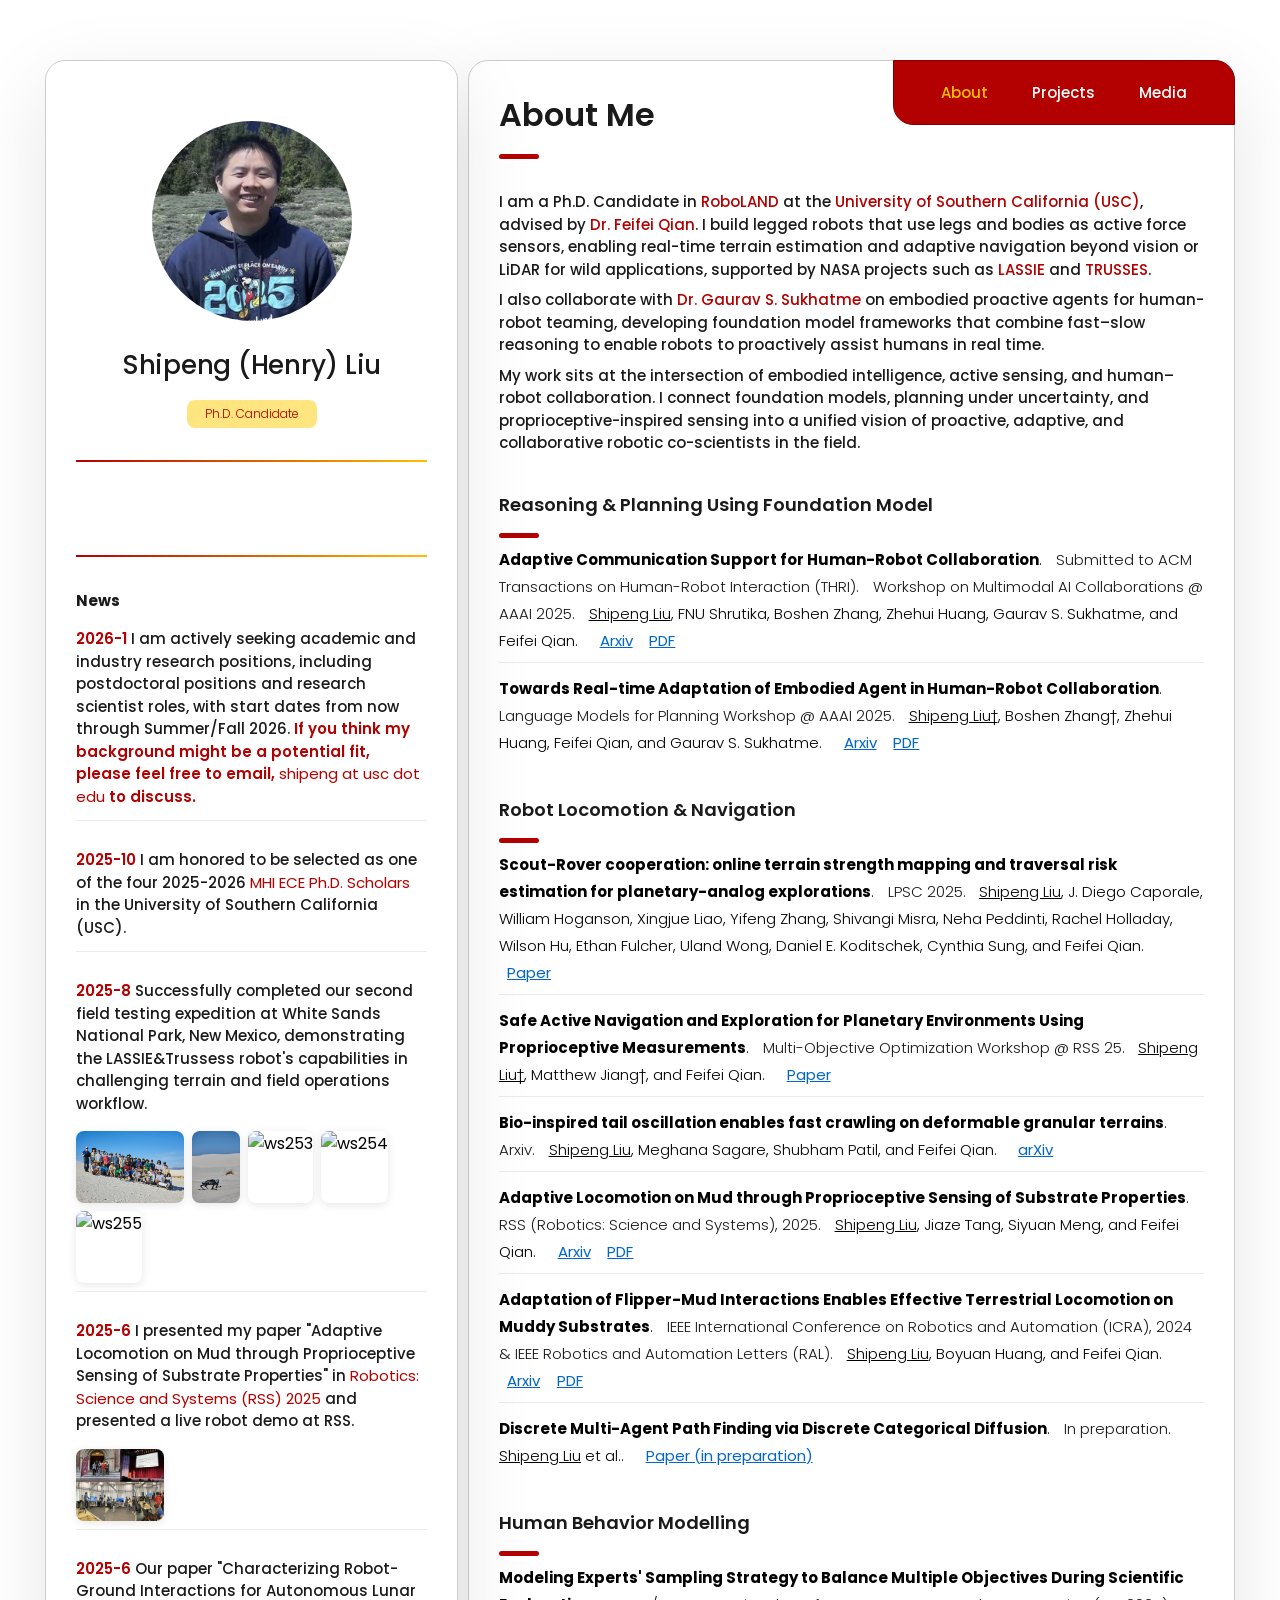
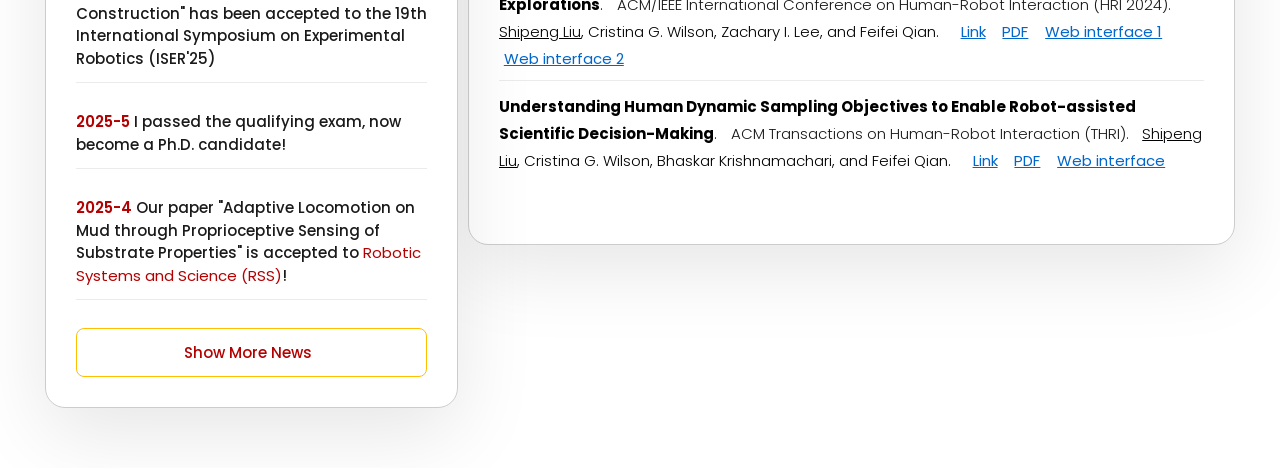
==== index.html @ c4be80bd "a" ====
<!DOCTYPE html>
<html lang="en">

<head>
  <meta charset="UTF-8">
  <meta http-equiv="X-UA-Compatible" content="IE=edge">
  <meta name="viewport" content="width=device-width, initial-scale=1.0">
  <title>Shipeng (Henry) Liu</title>

  <!--
    - favicon
  -->
      <link rel="shortcut icon" href="./assets/images/icon-rounded.png">

  <!--
    - custom css link
  -->
  <link rel="stylesheet" href="./assets/css/style.css">

  <!--
    - google font link
  -->
  <link rel="preconnect" href="https://fonts.googleapis.com">
  <link rel="preconnect" href="https://fonts.gstatic.com" crossorigin>
  <link href="https://fonts.googleapis.com/css2?family=Poppins:wght@300;400;500;600&display=swap" rel="stylesheet">
</head>

<body>

  <!--
    - #MAIN
  -->

  <main>

    <!--
      - #SIDEBAR
    -->

    <aside class="sidebar" data-sidebar>

      <div class="sidebar-info">

        <figure class="profile-box">
          <img src="./assets/images/profile.jpg" alt="Shipeng (Henry) Liu" width="80">
        </figure>

        <div class="info-content">
          <h1 class="name" title="Shipeng (Henry) Liu">Shipeng (Henry) Liu</h1>

          <p class="title">
            Ph.D. Candidate
          </p>
        </div>

        <button class="info_more-btn" data-sidebar-btn>
          <span>Contact</span>

          <ion-icon name="chevron-down"></ion-icon>
        </button>

      </div>

      <div class="sidebar-info_more">

        <div class="separator"></div>

        <ul class="contact-list">

          <li class="contact-item">
            <a href="mailto:shipengl@usc.edu" class="contact-link">
              <ion-icon name="mail-outline" class="contact-icon"></ion-icon>
            </a>
          </li>

          <li class="contact-item">
            <a href="https://scholar.google.com/citations?user=2HSkONgAAAAJ&hl=en" class="contact-link" title="Google Scholar">
              <ion-icon name="school-outline" class="contact-icon"></ion-icon>
            </a>
          </li>

          <li class="contact-item">
            <a href="https://x.com/ShipengLiu5" class="contact-link" title="Twitter">
              <ion-icon name="logo-twitter" class="contact-icon"></ion-icon>
            </a>
          </li>

          <li class="contact-item">
            <a href="https://www.linkedin.com/in/shipeng-liu-5b956423b/" class="contact-link" title="Linkedin">
              <ion-icon name="logo-linkedin" class="contact-icon"></ion-icon>
            </a>
          </li>

          <li class="contact-item">
            <a href="https://github.com/henryliuliuliu" class="contact-link" title="Github">
              <ion-icon name="logo-github" class="contact-icon"></ion-icon>
            </a>
          </li>

        </ul>

        <div class="separator"></div>

        <div class="sidebar-news">
          <h3 class="h3" style="margin-bottom: 1rem; font-size: var(--fs-5);">News</h3>
          <div class="news-container">
            <div class="news-item">
              <div class="news-content">
                <div class="news-header">
                  <strong>2026-1</strong> I am actively seeking academic and industry research positions, including postdoctoral positions and research scientist roles, with start dates from now through Summer/Fall 2026. <strong>If you think my background might be a potential fit, please feel free to email, <a href="mailto:shipengl@usc.edu" class="text-link">shipeng at usc dot edu</a> to discuss.</strong>
                </div>
              </div>
            </div>
            <div class="news-item">
              <div class="news-content">
                <div class="news-header">
                  <strong>2025-10</strong> I am honored to be selected as one of the four 2025-2026 <a href="https://minghsiehece.usc.edu/mhi-home/mhi-mhi-scholars/" class="text-link">MHI ECE Ph.D. Scholars</a> in the University of Southern California (USC).
                </div>
              </div>
            </div>
            <div class="news-item">
              <div class="news-content">
                <div class="news-header">
                  <strong>2025-8</strong> Successfully completed our second field testing expedition at White Sands National Park, New Mexico, demonstrating the LASSIE&Trussess robot's capabilities in challenging terrain and field operations workflow.
                </div>
                <div class="news-image">
                  <img src="./assets/images/ws251.png" alt="ws251">
                  <img src="./assets/images/ws252.png" alt="ws252">
                  <img src="./assets/images/ws253.png" alt="ws253">
                  <img src="./assets/images/ws254.png" alt="ws254">
                  <img src="./assets/images/ws255.png" alt="ws255">
                </div>
              </div>
            </div>

            

            <div class="news-item">
              <div class="news-content">
                <div class="news-header">
                  <strong>2025-6</strong> I presented my paper "Adaptive Locomotion on Mud through Proprioceptive Sensing of Substrate Properties" in <a href="https://roboticsconference.org/program/overview/" class="text-link">Robotics: Science and Systems (RSS) 2025</a> and presented a live robot demo at RSS.
                </div>
                <div class="news-image">
                  <img src="./assets/images/rss.png" alt="RSS 2025 Conference">
                </div>
              </div>
            </div>

            <div class="news-item">
              <div class="news-content">
                <div class="news-header">
                  <strong>2025-6</strong> Our paper "Characterizing Robot-Ground Interactions for Autonomous Lunar Construction" has been accepted to the 19th International Symposium on Experimental Robotics (ISER'25)
                </div>
              </div>
            </div>

            <div class="news-item">
              <div class="news-content">
                <div class="news-header">
                  <strong>2025-5</strong> I passed the qualifying exam, now become a Ph.D. candidate!
                </div>
              </div>
            </div>

            <div class="news-item">
              <div class="news-content">
                <div class="news-header">
                  <strong>2025-4</strong> Our paper "Adaptive Locomotion on Mud through Proprioceptive Sensing of Substrate Properties" is accepted to <a href="https://roboticsconference.org/program/overview/" class="text-link">Robotic Systems and Science (RSS)</a>!
                </div>
              </div>
            </div>

            <div class="news-item hidden">
              <div class="news-content">
                <div class="news-header">
                  <strong>2025-4</strong> Presented our paper "Scout-Rover cooperation: online terrain strength mapping and traversal risk estimation" at the <a href="https://www.hou.usra.edu/meetings/lpsc2025/" class="text-link">Lunar and Planetary Science Conference (LPSC)</a>.
                </div>
                <div class="news-body">
                  <p>Presented our research on Scout-Rover cooperation for terrain mapping and risk estimation at the prestigious LPSC conference.</p>
                </div>
                <div class="news-image">
                  <img src="./assets/images/lpsc.png" alt="LPSC 2025 Conference">
                  <img src="./assets/images/IMG_0020.jpg" alt="IMG_0020">
                  <img src="./assets/images/IMG_0024.jpg" alt="IMG_0024">
                  <img src="./assets/images/IMG_0045.jpg" alt="IMG_0045">
                  <img src="./assets/images/IMG_0051.jpg" alt="IMG_0051">
                  <img src="./assets/images/IMG_0052.jpg" alt="IMG_0052">
                </div>
              </div>
            </div>

            <div class="news-item hidden">
              <div class="news-content">
                <div class="news-header">
                  <strong>2025-4</strong> We performed a live robot demo at the <a href="https://www.hou.usra.edu/meetings/lpsc2025/" class="text-link">Lunar and Planetary Science Conference (LPSC)</a>, demonstrating the robot's capability to measure geotechnical properties of the regolith from every step along a traverse by sensing the force from its legs!
                </div>
              </div>
            </div>

            <div class="news-item hidden">
              <div class="news-content">
                <div class="news-header">
                  <strong>2025-3</strong> Presenting at March Meeting of the American Physical Society (APS'25)
                </div>
              </div>
            </div>

            <div class="news-item hidden">
              <div class="news-content">
                <div class="news-header">
                  <strong>2025-2</strong> Attended AAAI 2025.
                </div>
                <div class="news-image">
                  <img src="./assets/images/aaai.jpg" alt="AAAI 2025">
                </div>
              </div>
            </div>

            <div class="news-item hidden">
              <div class="news-content">
                <div class="news-header">
                  <strong>2024-12</strong> One paper got accepted to <a href="https://multiagents.org/workshop/" class="text-link">WMAC @ AAAI 2025</a>.
                </div>
              </div>
            </div>

            <div class="news-item hidden">
              <div class="news-content">
                <div class="news-header">
                  <strong>2024-12</strong> One paper got accepted to <a href="https://llmforplanning.github.io/" class="text-link">LM4Plan @ AAAI 2025</a>.
                </div>
              </div>
            </div>

            <div class="news-item hidden">
              <div class="news-content">
                <div class="news-header">
                  <strong>2024-5</strong> Presented at ICRA 2024 in Yokohama, Japan!
                </div>
              </div>
            </div>

            <div class="news-item hidden">
              <div class="news-content">
                <div class="news-header">
                  <strong>2024-3</strong> My paper "Modelling Experts' Sampling Strategy to Balance Multiple Objectives During Scientific Explorations" got Honorable Mention at HRI'24!
                </div>
              </div>
            </div>

            <div class="news-item hidden">
              <div class="news-content">
                <div class="news-header">
                  <strong>2024-3</strong> Presented at American Physics Society March Meeting! (APS'25)
                </div>
              </div>
            </div>

            <div class="news-item hidden">
              <div class="news-content">
                <div class="news-header">
                  <strong>2023-12</strong> My paper "Modelling Experts' Sampling Strategy to Balance Multiple Objectives During Scientific Explorations" was accepted to <a href="https://dl.acm.org/doi/10.1145/3610977.3635112" class="text-link">HRI '24: Proceedings of the 2024 ACM/IEEE International Conference on Human-Robot Interaction</a>!
                </div>
              </div>
            </div>

            <div class="news-item hidden">
              <div class="news-content">
                <div class="news-header">
                  <strong>2023-9</strong> My paper "Adaptation of flipper-mud interactions enables effective terrestrial locomotion on muddy substrates" was accepted to <a href="https://ieeexplore.ieee.org/document/10274836" class="text-link">IEEE Robotics and Automation Letters (RA-L)</a>!
                </div>
              </div>
            </div>

            <div class="news-item hidden">
              <div class="news-content">
                <div class="news-header">
                  <strong>2023-9</strong> Presented Southern California Robotics Symposium!
                </div>
              </div>
            </div>

            <div class="news-item hidden">
              <div class="news-content">
                <div class="news-header">
                  <strong>2023-8</strong> Team <a href="https://sites.google.com/view/lasssie/home" class="text-link">LASSIE</a> (Legged Autonomous Surface Science In Analogue Environments) completed the 1st field testing at Mt Hood OR!
                </div>
                <div class="news-body">
                  <p>Successfully completed our first field testing expedition at Mt Hood, Oregon, demonstrating the LASSIE robot's capabilities in challenging terrain.</p>
                </div>
                <div class="news-image">
                  <img src="./assets/images/mthood1st.png" alt="Mt Hood Field Testing">
                </div>
              </div>
            </div>

            <div class="news-item hidden">
              <div class="news-content">
                <div class="news-header">
                  <strong>2023-7</strong> MeetScript was accepted to the 26th ACM Conference On Computer-Supported Cooperative Work And Social Computing!
                </div>
              </div>
            </div>

            <div class="news-item hidden">
              <div class="news-content">
                <div class="news-header">
                  <strong>2023-7</strong> My paper "Understanding Human Dynamic Sampling Objectives to Enable Robot-assisted Scientific Decision Making" was accepted to <a href="https://dl.acm.org/doi/full/10.1145/3623383" class="text-link">ACM Transactions on Human-Robot Interaction (THRI)</a>
                </div>
              </div>
            </div>

            <div class="news-item hidden">
              <div class="news-content">
                <div class="news-header">
                  <strong>2023-3</strong> Team <a href="https://sites.google.com/view/lasssie/home" class="text-link">LASSIE</a> (Legged Autonomous Surface Science In Analogue Environments) completed the 1st field testing at WhiteSands, NM!
                </div>
                <div class="news-body">
                  <p>Conducted our first field testing at WhiteSands National Monument, New Mexico, testing the robot's performance in desert environments.</p>
                </div>
                <div class="news-image">
                  <img src="./assets/images/whitesand.png" alt="WhiteSands Field Testing">
                </div>
              </div>
            </div>

            <div class="news-item hidden">
              <div class="news-content">
                <div class="news-header">
                  <strong>2022-5</strong> Presented at IEEE International Conference on Robotics and Automation (ICRA) Workshop, May 2022.
                </div>
              </div>
            </div>

            <div class="news-item hidden">
              <div class="news-content">
                <div class="news-header">
                  <strong>2021-12</strong> Presented at American Geophysical Union Fall Meeting, New Orleans, LA, 2021.
                </div>
              </div>
            </div>

            <div class="news-item hidden">
              <div class="news-content">
                <div class="news-header">
                  <strong>2021-9</strong> Moved to LA. Excited to join USC ECE RoboLAND to pursue my Ph.D.
                </div>
              </div>
            </div>

          </div>

          <button class="show-more-btn" onclick="toggleNews()">
            <span>Show More News</span>
            <ion-icon name="chevron-down-outline"></ion-icon>
          </button>
        </div>

      </div>

    </aside>





    <!--
      - #main-content
    -->

    <div class="main-content">

      <!--
        - #NAVBAR
      -->

      <nav class="navbar">

        <ul class="navbar-list">

          <li class="navbar-item">
            <button class="navbar-link  active" data-nav-link>About</button>
          </li>

          <!-- <li class="navbar-item">
            <button class="navbar-link" data-nav-link>CV/Resume</button>
          </li> -->

          <li class="navbar-item">
            <button class="navbar-link" data-nav-link>Projects</button>
          </li>

          <li class="navbar-item">
            <button class="navbar-link" data-nav-link>Media</button>
          </li>
        </ul>

      </nav>

      <!--
        - #ABOUT
      -->

      <article class="about  active" data-page="about">

        <header>
          <h2 class="h2 article-title">About me</h2>
        </header>

        <section class="about-text" style="margin-top: 2rem;">


          <p class="text-bold">
            I am a Ph.D. Candidate in <a href="https://sites.google.com/usc.edu/roboland/home" class="text-link">RoboLAND</a> at the <a href="https://www.usc.edu/" class="text-link">University of Southern California (USC)</a>, advised by <a href="https://viterbi.usc.edu/directory/faculty/Qian/Feifei" class="text-link">Dr. Feifei Qian</a>. I <strong class="text-bold">build legged robots that use legs and bodies as active force sensors</strong>, enabling real-time terrain estimation and <strong class="text-bold">adaptive navigation</strong> beyond vision or LiDAR for wild applications, supported by NASA projects such as <a href="https://sites.google.com/view/lasssie/home" class="text-link">LASSIE</a> and <a href="https://sung.seas.upenn.edu/research/trusses-temporarily-robots-unite-to-surmount-sandy-entrapments-then-separate/" class="text-link">TRUSSES</a>.
          </p>
          
          <p class="text-bold">
            I also collaborate with <a href="https://viterbi.usc.edu/directory/faculty/Sukhatme/Gaurav" class="text-link">Dr. Gaurav S. Sukhatme</a> on <strong class="text-bold">embodied proactive agents</strong> for human-robot teaming, developing foundation model frameworks that combine fast–slow reasoning to enable robots to proactively assist humans in real time.
          </p>
          
          <p class="text-bold">My work sits at the intersection of embodied intelligence, active sensing, and human–robot collaboration. I connect foundation models, planning under uncertainty, and proprioceptive-inspired sensing into a unified vision of proactive, adaptive, and collaborative robotic co-scientists in the field.</p>
          
          <!-- <figure style="text-align: center; margin: 2rem 0; width: 100%;"> -->
          <!-- <img src="./assets/images/research.png" alt="Research illustration"
            style="display: block; margin: 0 auto; width: 100%; border-radius: 12px; box-shadow: 0 2px 12px rgba(0,0,0,0.08);"> -->

          <!-- </figure> -->
          <!-- <div style="height: 2rem;"></div> -->

          

        </section>

        <div style="height: 0.75rem;"></div>

        <!-- Reasoning & Planning using foundation model -->
        <header>
          <h3 class="h3 article-title">Reasoning & Planning using foundation model</h3>
        </header>

        <section class="research-list">

          <div class="research-item">
            <div class="research-info research-text">
              <p class="research-title"><b><rose>Adaptive Communication Support for Human-Robot Collaboration</rose></b></p> <p class="journal-name"><em>Submitted to ACM Transactions on Human-Robot Interaction (THRI)</em></p> <p class="journal-name"><em>Workshop on Multimodal AI Collaborations @ AAAI 2025</em></p> <p class="research-authors"><u>Shipeng Liu</u>, FNU Shrutika, Boshen Zhang, Zhehui Huang, Gaurav S. Sukhatme, and Feifei Qian</p> <div class="research-links"><a href="https://arxiv.org/pdf/2412.06808" class="research-link" target="_blank">Arxiv</a> <a href="https://arxiv.org/pdf/2412.06808" class="research-link" target="_blank">PDF</a></div>

              <div class="extra-info">
                <ul>
                    <li>- Submitted to ACM Transactions on Human-Robot Interaction (THRI)</li>
                    <li>- Workshop on Multimodal AI Collaborations @ AAAI 2025</li>
                  <li>- Novel <strong>LLM-powered</strong> framework with <strong>DAG architecture</strong> for adaptive communication</li>
                  <li>- Dual-module system: <strong>Coordinator</strong> (strategic) + <strong>Manager</strong> (tactical) for human-robot teaming</li>
                  <li>- Dynamic transition between passive and active interaction modes based on task complexity</li>
                </ul>
              </div>
            </div>
          </div>

          <div class="research-item" >
            <div class="research-info research-text">
              <p class="research-title"><b><rose>Towards Real-time Adaptation of Embodied Agent in Human-Robot Collaboration</rose></b></p> <p class="journal-name"><em>Language Models for Planning Workshop @ AAAI 2025</em></p> <p class="research-authors"><u>Shipeng Liu†</u>, Boshen Zhang†, Zhehui Huang, Feifei Qian, and Gaurav S. Sukhatme</p> <div class="research-links"><a href="https://arxiv.org/abs/2412.00435" class="research-link" target="_blank">Arxiv</a> <a href="https://arxiv.org/pdf/2412.00435" class="research-link" target="_blank">PDF</a></div>
              <div class="extra-info">
                <ul>
                  <!-- <li>- <strong>In submission to International Conference on Autonomous Agents and Multiagent Systems (AAMAS'26)</strong></li> -->
                  <li>- Submitted to Language Models for Planning Workshop @ AAAI 2025</li>
                  <li>- Novel <strong>fine-grained benchmark</strong> with 22 layouts to assess proactive adaptability and temporal responsiveness</li>
                  <li>- <strong>MonTA framework</strong> using hierarchical LLM approach (fast monitor + slow adapters)</li>
                  <li>- <strong>Real-time adaptation</strong> capabilities enabling proactive decision-making in collaborative scenarios</li>
                  <li>- <strong>75% reasonability</strong> in human expert evaluations of adaptation plans and instructions</li>
                  <li>- Significant performance improvements in <strong>low-teaming-fluency</strong> scenarios</li>
                </ul>
              </div>
            </div>
            </div>

        </section>

        <!-- Robot locomotion & navigation -->
        <header>
          <h3 class="h3 article-title">Robot locomotion & navigation</h3>
        </header>

        <section class="research-list">

          <div class="research-item">
            <div class="research-info research-text">
              <p class="research-title"><b><rose>Scout-Rover cooperation: online terrain strength mapping and traversal risk estimation for planetary-analog explorations</rose></b></p> <p class="journal-name"><em>LPSC 2025</em></p> <p class="research-authors"><u>Shipeng Liu</u>, J. Diego Caporale, William Hoganson, Xingjue Liao, Yifeng Zhang, Shivangi Misra, Neha Peddinti, Rachel Holladay, Wilson Hu, Ethan Fulcher, Uland Wong, Daniel E. Koditschek, Cynthia Sung, and Feifei Qian</p> <div class="research-links"><a href="https://www.hou.usra.edu/meetings/lpsc2025/pdf/2615.pdf" class="research-link" target="_blank">Paper</a></div>
              <div class="extra-info">
                <ul>
                  <li>- <strong>In submission</strong></li>
                  <li>- Scout-rover cooperation for online terrain strength mapping and traversal risk estimation</li>
                  <li>- Planetary-analog exploration applications</li>
                  <li>- Multi-institutional collaboration across multiple institutions</li>
                </ul>
              </div>
            </div>
          </div>

          <div class="research-item">
            <div class="research-info research-text">
              <p class="research-title"><b><rose>Safe Active Navigation and Exploration for Planetary Environments Using Proprioceptive Measurements</rose></b></p> <p class="journal-name"><em>Multi-Objective Optimization Workshop @ RSS 25</em></p> <p class="research-authors"><u>Shipeng Liu†</u>, Matthew Jiang†, and Feifei Qian</p> <div class="research-links"><a href="./assets/images/rss_workshop_safe_exploration.pdf" class="research-link" target="_blank">Paper</a></div>
              <div class="extra-info">
                <ul>
                  <li>- <strong>Multi-Objective Optimization Workshop @ RSS 25</strong></li>
                  <li>- Safe active navigation and exploration using proprioceptive measurements</li>
                  <li>- Joint work towards robust planetary navigation policies</li>
                </ul>
              </div>
            </div>
          </div>

          <div class="research-item">
            <div class="research-info research-text">
              <p class="research-title"><b><rose>Bio-inspired tail oscillation enables fast crawling on deformable granular terrains</rose></b></p> <p class="journal-name"><em>Arxiv</em></p> <p class="research-authors"><u>Shipeng Liu</u>, Meghana Sagare, Shubham Patil, and Feifei Qian</p> <div class="research-links"><a href="https://arxiv.org/abs/2509.12468" class="research-link" target="_blank">arXiv</a></div>
              <div class="extra-info">
                <ul>
                  <!-- <li>- <strong>In submission to IEEE International Conference on Robotics and Automation (ICRA 2026)</strong></li> -->
                  <li>- Bio-inspired tail oscillation for fast crawling on deformable granular terrains</li>
                  <li>- Demonstrates effective locomotion strategies leveraging body-tail interactions</li>
                </ul>
              </div>
            </div>
          </div>

          

          <div class="research-item">
            <div class="research-info research-text">
              <p class="research-title"><b><rose>Adaptive Locomotion on Mud through Proprioceptive Sensing of Substrate Properties</rose></b></p> <p class="journal-name"><em>RSS (Robotics: Science and Systems), 2025</em></p> <p class="research-authors"><u>Shipeng Liu</u>, Jiaze Tang, Siyuan Meng, and Feifei Qian</p> <div class="research-links"><a href="https://arxiv.org/pdf/2504.19607" class="research-link" target="_blank">Arxiv</a> <a href="https://www.roboticsproceedings.org/rss21/p126.pdf" class="research-link" target="_blank">PDF</a></div>

              <div class="extra-info">
                <ul>
                  <li>- <strong>RSS (Robotics: Science and Systems)</strong>, 2025</li>
                  <li>- Novel <strong>proprioceptive sensing</strong> method to estimate mud properties through actuator signals</li>
                  <li>- <strong>RFT-based</strong> approach for characterizing substrate strength and force responses</li>
                  <li>- <strong>Flipper-driven robot</strong> design for adaptive locomotion on varying muddy terrains</li>
                  <li>- Real-time adaptation prevents locomotion failures in complex, deformable natural environments</li>
                </ul>
              </div>
            </div>
          </div>

          <div class="research-item" >
            <div class="research-info research-text">
              <p class="research-title"><b><rose>Adaptation of Flipper-Mud Interactions Enables Effective Terrestrial Locomotion on Muddy Substrates</rose></b></p> <p class="journal-name"><em>IEEE International Conference on Robotics and Automation (ICRA), 2024 & IEEE Robotics and Automation Letters (RAL)</em></p> <p class="research-authors"><u>Shipeng Liu</u>, Boyuan Huang, and Feifei Qian</p> <div class="research-links"><a href="https://ieeexplore.ieee.org/document/10274836" class="research-link" target="_blank">Arxiv</a> <a href="https://ieeexplore.ieee.org/document/10274836" class="research-link" target="_blank">PDF</a></div>

              <div class="extra-info">
                <ul>
                  <li>- <strong>IEEE International Conference on Robotics and Automation (ICRA)</strong>, 2024 & <strong>IEEE Robotics and Automation Letters (RAL)</strong></li>
                  <li>- Novel <strong>force modeling approach</strong> measuring horizontal (shear) and vertical (extraction) forces</li>
                  <li>- <strong>Mudskipper-inspired robot</strong> design for studying terrestrial locomotion on muddy substrates</li>
                  <li>- Identified <strong>two distinct failure mechanisms</strong>: high water content (slippage) and low water content (entrapment)</li>
                  <li>- <strong>Non-monotonic performance dependence</strong> on mud water content with optimal performance at 25%-26%</li>
                  <li>- Adaptation strategies increased robot speed by more than <strong>200%</strong></li>
                </ul>
              </div>
            </div>
          </div>

          <div class="research-item">
            <div class="research-info research-text">
              <p class="research-title"><b><rose>Discrete Multi-Agent Path Finding via Discrete Categorical Diffusion</rose></b></p> <p class="journal-name"><em>In preparation</em></p> <p class="research-authors"><u>Shipeng Liu</u> et al.</p> <div class="research-links"><a href="#" class="research-link" target="_blank">Paper (in preparation)</a></div>
              <div class="extra-info">
                <ul>
                  <!-- <li>- <strong>In submission to ACM/IEEE International Conference on Human-Robot Interaction (HRI 2026)</strong></li> -->
                  <li>- Novel approach to discrete multi-agent path finding using categorical diffusion models</li>
                  <li>- Constraint projection methods for ensuring feasible solutions</li>
                  <li>- Discrete optimization techniques for multi-agent coordination</li>
                </ul>
              </div>
            </div>
          </div>

        </section>

        <!-- Human behavior modelling -->
        <header>
          <h3 class="h3 article-title">Human behavior modelling</h3>
        </header>

        <section class="research-list">

          <div class="research-item">
            <div class="research-info research-text">
              <p class="research-title"><b><rose>Modeling Experts' Sampling Strategy to Balance Multiple Objectives During Scientific Explorations</rose></b></p> <p class="journal-name"><em>ACM/IEEE International Conference on Human-Robot Interaction (HRI 2024)</em></p> <p class="research-authors"><u>Shipeng Liu</u>, Cristina G. Wilson, Zachary I. Lee, and Feifei Qian</p> <div class="research-links"><a href="https://dl.acm.org/doi/10.1145/3610977.3635112" class="research-link" target="_blank">Link</a> <a href="https://dl.acm.org/doi/10.1145/3610977.3635112" class="research-link" target="_blank">PDF</a> <a href="#" class="research-link" target="_blank">Web interface 1</a> <a href="#" class="research-link" target="_blank">Web interface 2</a></div>

              <div class="extra-info">
                <ul>
                  <li>- Proceedings of the 2024 ACM/IEEE International Conference on Human-Robot Interaction (HRI '24)</li>
                  <li>- <b class="text-bold">🏆 Best Paper Finalist (5%)</b></li>
                  <li>- Developed models to understand expert sampling strategies in scientific exploration</li>
                  <li>- Created web interfaces for interactive exploration of sampling strategies</li>
                </ul>
              </div>
            </div>
          </div>

          <div class="research-item" >
            <div class="research-info research-text">
              <p class="research-title"><b><rose>Understanding Human Dynamic Sampling Objectives to Enable Robot-assisted Scientific Decision-Making</rose></b></p> <p class="journal-name"><em>ACM Transactions on Human-Robot Interaction (THRI)</em></p> <p class="research-authors"><u>Shipeng Liu</u>, Cristina G. Wilson, Bhaskar Krishnamachari, and Feifei Qian</p> <div class="research-links"><a href="https://dl.acm.org/doi/full/10.1145/3623383" class="research-link" target="_blank">Link</a> <a href="https://dl.acm.org/doi/full/10.1145/3623383" class="research-link" target="_blank">PDF</a> <a href="#" class="research-link" target="_blank">Web interface</a></div>

              <div class="extra-info">
                <ul>
                  <li>- ACM Transactions on Human-Robot Interaction (THRI)</li>
                  <li>- Presented at ICRA Workshop, May 2022</li>
                  <li>- Presented at American Geophysical Union Fall Meeting, New Orleans, LA, 2021</li>
                  <li>- Developed frameworks for understanding human sampling objectives in scientific exploration</li>
                </ul>
              </div>
            </div>
          </div>

        </section>

        <style>
          .research-list {
            margin-bottom: 2.5rem;
          }
        </style>


      </article>

      <!-- <article class="cv" data-page="cv/resume">
        <header>
          <h2 class="h2 article-title">CV</h2>
        </header>

        <section class="about-text" style="display: flex; justify-content: center; margin-top: 2rem;">
          <iframe src="/assets/images/Shipeng_CV.pdf" width="80%" height="800px"
            style="border: none; border-radius: 16px; overflow: hidden;">
          </iframe>
        </section>
      </article> -->

      <!-- Media  -->

      <article class="media" data-page="media">

        <header>
          <h2 class="h2 article-title">Media</h2>
        </header>

        <section class="about-text" style="margin-top: 2rem;">
          <p>My research on legged robots for space exploration has been featured in various media outlets worldwide:</p>
        </section>

        <section class="media-container">
          <div class="media-item">
            <div class="media-icon">
              <ion-icon name="newspaper-outline" style="color: var(--usc-red);"></ion-icon>
            </div>
            <div class="media-content">
              <strong>Universe Today: Walking Moon Robots Possibly More Reliable than Lunar Rovers</strong>
              <span class="media-source">Universe Today</span>
              <div class="media-links">
                <a href="https://www.universetoday.com/articles/walking-moon-robots-possibly-more-reliable-than-lunar-rovers" class="research-link" target="_blank">
                  <ion-icon name="link-outline"></ion-icon> Read Article
                </a>
              </div>
            </div>
            </div>

          <div class="media-item">
            <div class="media-icon">
              <ion-icon name="newspaper-outline" style="color: var(--usc-red);"></ion-icon>
            </div>
            <div class="media-content">
              <strong>OPB: How a dog-like robot is training for space exploration on Mount Hood</strong>
              <span class="media-source">Oregon Public Broadcasting</span>
              <div class="media-links">
                <a href="https://www.opb.org/article/2024/07/04/dog-like-robot-space-exploration-mount-hood/" class="research-link" target="_blank">
                  <ion-icon name="link-outline"></ion-icon> Read Article
                </a>
              </div>
            </div>
          </div>

          <div class="media-item">
            <div class="media-icon">
              <ion-icon name="newspaper-outline" style="color: var(--usc-red);"></ion-icon>
            </div>
            <div class="media-content">
              <strong>KGW 8 - Portland, OR: Researchers using a four-legged robot on Mount Hood to help them land on the moon</strong>
              <span class="media-source">KGW 8 Portland</span>
              <div class="media-links">
                <a href="https://www.kgw.com/article/news/local/technology/researchers-mount-hood-robot-dog-land-on-moon-mars/283-fe50b0b3-cf9f-4575-8300-31424bda6563" class="research-link" target="_blank">
                  <ion-icon name="link-outline"></ion-icon> Read Article
                </a>
              </div>
            </div>
              </div>

          <div class="media-item">
            <div class="media-icon">
              <ion-icon name="newspaper-outline" style="color: var(--usc-red);"></ion-icon>
            </div>
            <div class="media-content">
              <strong>CBC Kids: A new kind of rover: Dog-like robot trained to explore the moon</strong>
              <span class="media-source">CBC Kids</span>
              <div class="media-links">
                <a href="https://www.cbc.ca/kidsnews/post/a-new-kind-of-rover-dog-like-robot-trained-to-explore-the-moon" class="research-link" target="_blank">
                  <ion-icon name="link-outline"></ion-icon> Read Article
                </a>
              </div>
            </div>
          </div>

          <div class="media-item">
            <div class="media-icon">
              <ion-icon name="play-circle-outline" style="color: var(--usc-red);"></ion-icon>
            </div>
            <div class="media-content">
              <strong>Koin 6 - Portland, OR: Robot dog training to walk on the moon on Mt. Hood</strong>
              <span class="media-source">Koin 6 Portland</span>
              <div class="media-links">
                <a href="https://www.youtube.com/watch?v=NQP3z0ssB9g" class="research-link" target="_blank">
                  <ion-icon name="play-circle-outline"></ion-icon> Watch Video
                </a>
              </div>
            </div>
          </div>

          <div class="media-item">
            <div class="media-icon">
              <ion-icon name="newspaper-outline" style="color: var(--usc-red);"></ion-icon>
            </div>
            <div class="media-content">
              <strong>KATU 2 - Portland, OR: NASA tests walking robot on Mount Hood for space exploration with universities</strong>
              <span class="media-source">KATU 2 Portland</span>
              <div class="media-links">
                <a href="https://katu.com/news/local/nasa-tests-walking-robot-on-mount-hood-for-space-exploration-with-universities-oregon-state-white-sands-national-park" class="research-link" target="_blank">
                  <ion-icon name="link-outline"></ion-icon> Read Article
                </a>
              </div>
            </div>
          </div>

          <div class="media-item">
            <div class="media-icon">
              <ion-icon name="newspaper-outline" style="color: var(--usc-red);"></ion-icon>
            </div>
            <div class="media-content">
              <strong>CBS News - Los Angeles, CA: NASA and USC Robotics Team Up to Strengthen Space Exploration Program</strong>
              <span class="media-source">CBS News Los Angeles</span>
              <div class="media-links">
                <a href="https://www.cbsnews.com/losangeles/news/nasa-usc-robotics-team-up-to-strengthen-space-exploration-program/" class="research-link" target="_blank">
                  <ion-icon name="link-outline"></ion-icon> Read Article
                </a>
              </div>
            </div>
          </div>

          <div class="media-item">
            <div class="media-icon">
              <ion-icon name="play-circle-outline" style="color: var(--usc-red);"></ion-icon>
            </div>
            <div class="media-content">
              <strong>CBS Chicago: Robotic dog testing out surface for future exploration on the moon</strong>
              <span class="media-source">CBS Chicago</span>
              <div class="media-links">
                <a href="https://www.youtube.com/watch?v=AqNLmKq6-VI" class="research-link" target="_blank">
                  <ion-icon name="play-circle-outline"></ion-icon> Watch Video
                </a>
              </div>
            </div>
              </div>

          <div class="media-item">
            <div class="media-icon">
              <ion-icon name="newspaper-outline" style="color: var(--usc-red);"></ion-icon>
            </div>
            <div class="media-content">
              <strong>IEEE Spectrum: Video Friday: LASSIE On the Moon</strong>
              <span class="media-source">IEEE Spectrum</span>
              <div class="media-links">
                <a href="https://spectrum.ieee.org/video-friday-lassie-moon" class="research-link" target="_blank">
                  <ion-icon name="link-outline"></ion-icon> Read Article
                </a>
              </div>
            </div>
              </div>

          <div class="media-item">
            <div class="media-icon">
              <ion-icon name="newspaper-outline" style="color: var(--usc-red);"></ion-icon>
            </div>
            <div class="media-content">
              <strong>Futurism: NASA quietly training robot dog to navigate landscape of the moon</strong>
              <span class="media-source">Futurism</span>
              <div class="media-links">
                <a href="https://futurism.com/the-byte/nasa-training-robot-dog-navigate-landscape-moon" class="research-link" target="_blank">
                  <ion-icon name="link-outline"></ion-icon> Read Article
                </a>
              </div>
            </div>
            </div>

          <div class="media-item">
            <div class="media-icon">
              <ion-icon name="play-circle-outline" style="color: var(--usc-red);"></ion-icon>
            </div>
            <div class="media-content">
              <strong>Reuters: Scientists train a robot to walk on the moon</strong>
              <span class="media-source">Reuters</span>
              <div class="media-links">
                <a href="https://www.youtube.com/watch?v=iE01a7hSy60&ab_channel=Reuters" class="research-link" target="_blank">
                  <ion-icon name="play-circle-outline"></ion-icon> Watch Video
                </a>
              </div>
            </div>
          </div>

          <div class="media-item">
            <div class="media-icon">
              <ion-icon name="newspaper-outline" style="color: var(--usc-red);"></ion-icon>
            </div>
            <div class="media-content">
              <strong>NPR Weekend Edition: A robot dog is training on Earth to be able to go to space one day</strong>
              <span class="media-source">NPR Weekend Edition</span>
              <div class="media-links">
                <a href="https://www.cbc.ca/kidsnews/post/a-new-kind-of-rover-dog-like-robot-trained-to-explore-the-moon" class="research-link" target="_blank">
                  <ion-icon name="link-outline"></ion-icon> Read Article
                </a>
              </div>
            </div>
            </div>

          <div class="media-item">
            <div class="media-icon">
              <ion-icon name="play-circle-outline" style="color: var(--usc-red);"></ion-icon>
            </div>
            <div class="media-content">
              <strong>BBC: Robot dog trains to walk on Moon in Oregon trials</strong>
              <span class="media-source">BBC</span>
              <div class="media-links">
                <a href="https://www.bbc.com/news/av/world-us-canada-68803774" class="research-link" target="_blank">
                  <ion-icon name="play-circle-outline"></ion-icon> Watch Video
                </a>
              </div>
            </div>
              </div>

          <div class="media-item">
            <div class="media-icon">
              <ion-icon name="play-circle-outline" style="color: var(--usc-red);"></ion-icon>
            </div>
            <div class="media-content">
              <strong>CBC: Meet Spirit, a robot being trained to walk on the moon</strong>
              <span class="media-source">CBC</span>
              <div class="media-links">
                <a href="https://www.cbc.ca/player/play/video/9.4201203" class="research-link" target="_blank">
                  <ion-icon name="play-circle-outline"></ion-icon> Watch Video
                </a>
              </div>
            </div>
              </div>

          <div class="media-item">
            <div class="media-icon">
              <ion-icon name="play-circle-outline" style="color: var(--usc-red);"></ion-icon>
            </div>
            <div class="media-content">
              <strong>7News Australian: Robot dog trained to walk on the moon</strong>
              <span class="media-source">7News Australian</span>
              <div class="media-links">
                <a href="https://www.youtube.com/watch?v=mYPcZ8joQr4" class="research-link" target="_blank">
                  <ion-icon name="play-circle-outline"></ion-icon> Watch Video
                </a>
              </div>
            </div>
              </div>

        </section>

        <header>
          <h3 class="h3 article-title" style="margin-top: 2rem;">Awards & Honors</h3>
        </header>

        <section class="about-text">
          <div class="awards-container">
            <div class="award-item">
              <div class="award-icon">
                <ion-icon name="trophy-outline" style="color: var(--usc-gold);"></ion-icon>
              </div>
              <div class="award-content">
                <strong>MHI Scholar Award</strong>
                <span class="award-institution">USC</span>
              </div>
            </div>

            <div class="award-item">
              <div class="award-icon">
                <ion-icon name="school-outline" style="color: var(--usc-gold);"></ion-icon>
              </div>
              <div class="award-content">
                <strong>USC Top-off Fellowship</strong>
                <span class="award-institution">USC</span>
              </div>
          </div>

            <div class="award-item">
              <div class="award-icon">
                <ion-icon name="people-outline" style="color: var(--usc-gold);"></ion-icon>
              </div>
              <div class="award-content">
                <strong>CURVE PhD Mentor Award</strong>
                <span class="award-institution">USC</span>
              </div>
            </div>
            
            <div class="award-item">
              <div class="award-icon">
                <ion-icon name="star-outline" style="color: var(--usc-gold);"></ion-icon>
              </div>
              <div class="award-content">
                <strong>Best Paper Finalist</strong>
                <span class="award-institution">HRI 2024</span>
              </div>
            </div>

            <div class="award-item">
              <div class="award-icon">
                <ion-icon name="airplane-outline" style="color: var(--usc-gold);"></ion-icon>
              </div>
              <div class="award-content">
                <strong>WiSE Travel Award</strong>
                <span class="award-institution">USC</span>
              </div>
              </div>

            <div class="award-item">
              <div class="award-icon">
                <ion-icon name="library-outline" style="color: var(--usc-gold);"></ion-icon>
              </div>
              <div class="award-content">
                <strong>Provost's PhD Graduate School Fellowship</strong>
                <span class="award-institution">USC</span>
              </div>
              </div>

            <div class="award-item">
              <div class="award-icon">
                <ion-icon name="medal-outline" style="color: var(--usc-gold);"></ion-icon>
              </div>
              <div class="award-content">
                <strong>Outstanding Graduate Student</strong>
                <span class="award-institution">Tongji University</span>
              </div>
            </div>
          </div>
        </section>

        

        <header>
          <h3 class="h3 article-title">Teaching Experience</h3>
        </header>

        <section class="about-text">
          <div class="teaching-container">
            <div class="teaching-item">
              <div class="teaching-semester">
                <ion-icon name="calendar-outline" style="color: var(--usc-red); margin-right: 8px;"></ion-icon>
                <span>Fall 2024</span>
              </div>
              <div class="teaching-content">
                <strong>Linear Algebra</strong>
                <span class="teaching-role">Teaching Assistant</span>
              </div>
            </div>

            <div class="teaching-item">
              <div class="teaching-semester">
                <ion-icon name="calendar-outline" style="color: var(--usc-red); margin-right: 8px;"></ion-icon>
                <span>Spring 2024</span>
              </div>
              <div class="teaching-content">
                <strong>Machine Learning</strong>
                <span class="teaching-role">Teaching Assistant</span>
              </div>
          </div>

            <div class="teaching-item">
              <div class="teaching-semester">
                <ion-icon name="calendar-outline" style="color: var(--usc-red); margin-right: 8px;"></ion-icon>
                <span>Fall 2023</span>
              </div>
              <div class="teaching-content">
                <strong>Robotic Mobility</strong>
                <span class="teaching-role">Teaching Assistant</span>
              </div>
            </div>
            
            <div class="teaching-item">
              <div class="teaching-semester">
                <ion-icon name="calendar-outline" style="color: var(--usc-red); margin-right: 8px;"></ion-icon>
                <span>Spring 2023</span>
              </div>
              <div class="teaching-content">
                <strong>Machine Learning</strong>
                <span class="teaching-role">Teaching Assistant</span>
              </div>
            </div>
            
            <div class="teaching-item">
              <div class="teaching-semester">
                <ion-icon name="calendar-outline" style="color: var(--usc-red); margin-right: 8px;"></ion-icon>
                <span>Fall 2022</span>
              </div>
              <div class="teaching-content">
                <strong>Robotic Mobility</strong>
                <span class="teaching-role">Teaching Assistant</span>
              </div>
            </div>
            
            <div class="teaching-item">
              <div class="teaching-semester">
                <ion-icon name="calendar-outline" style="color: var(--usc-red); margin-right: 8px;"></ion-icon>
                <span>Fall 2018</span>
              </div>
              <div class="teaching-content">
                <strong>Open Source Hardware and Programming</strong>
                <span class="teaching-role">Teaching Assistant</span>
              </div>
            </div>
          </div>
        </section>

      </article>

      <!-- Robots -->
      <article class="robots" data-page="projects">
        <header>
          <h2 class="h2 article-title"> Projects</h2>
        </header>

        <section class="about-text" style="margin-top: 2rem;"></section>

        <!-- Build direct-drive robots and implementation of control of the robot -->
        <header>
          <h3 class="h3 article-title">Build direct-drive robots and implementation of robot control</h3>
        </header>
         <section class="research-list">
           <div class="research-item">
             <div class="media-carousel" data-index="0">
               <div class="media-carousel-track">
                 <div class="media-carousel-slide">
                   <img src="./assets/images/robots/turtle1.png" alt="turtle robot" />
                 </div>
                 <div class="media-carousel-slide">
                   <video src="./assets/images/robots/turtle1.mp4" autoplay muted loop playsinline></video>
                 </div>
                 <div class="media-carousel-slide">
                   <img src="./assets/images/robots/turtle2.png" alt="turtle robot 2" />
                 </div>
                 <div class="media-carousel-slide">
                   <img src="./assets/images/robots/turtle3.png" alt="turtle robot 3" />
                 </div>
                 <div class="media-carousel-slide">
                   <video src="./assets/images/robots/traverler1.mp4" autoplay muted loop playsinline></video>
                 </div>
                 <div class="media-carousel-slide">
                   <video src="./assets/images/robots/traveler2.mp4" autoplay muted loop playsinline></video>
                 </div>
                 <div class="media-carousel-slide">
                   <video src="./assets/images/robots/traveler3.mp4" autoplay muted loop playsinline></video>
                 </div>
                 <img src="./assets/images/robots/outreach.png" alt="operation interface" />
               </div>
               <div class="media-carousel-nav">
                 <button class="media-carousel-btn prev" aria-label="Previous">‹</button>
                 <button class="media-carousel-btn next" aria-label="Next">›</button>
               </div>
               <div class="media-carousel-dots">
                 <div class="media-carousel-dot active"></div>
                 <div class="media-carousel-dot"></div>
                 <div class="media-carousel-dot"></div>
                 <div class="media-carousel-dot"></div>
                 <div class="media-carousel-dot"></div>
                 <div class="media-carousel-dot"></div>
                 <div class="media-carousel-dot"></div>
                 <div class="media-carousel-dot"></div>
               </div>
             </div>
           </div>
           <div class="research-item">
             <div class="research-info research-text">
              <p class="research-title"><b><rose>Build direct-drive robots</rose></b></p>
              <p class="journal-name"><em>Use gearless brushless motors to build legged robots from scratch including 3d cad design, hardware design, and software control.</em></p>
              <p class="journal-name"><em>Implemented with motor control, can communication, and robot inverse kinematics controller and integrated them using ROS2 operation system. </em></p>
              <p class="journal-name"><em>From the proprioceptive information of each motor, we treat each motor as a torque sensor, and use it to estimate the external force. </em></p>
              <p class="journal-name"><em>Combining the estimated force information, and the changes of the physical world/terrain (from encoders and vision), we can understand the physical properties of world (terrain, object, etc.).</em></p>
              <div class="research-tags">
                <span class="tag">3D cad design</span>
                <span class="tag">Hardware/Electronic integration and debugging</span>
                <span class="tag">Robot inverse kinematics controller</span>
                <span class="tag">ROS2 operation system</span>
              </div>
              <div class="research-links">
                <a href="https://github.com/QianLabUSC/lassie-traveler" class="research-link" target="_blank">
                  <ion-icon name="logo-github"></ion-icon> lassie-traveler
                </a>
                <a href="https://github.com/QianLabUSC/lassie-turtle" class="research-link" target="_blank">
                  <ion-icon name="logo-github"></ion-icon> lassie-turtle
                </a>
              </div>
             
             
            </div>
          </div>
    
        </section>

        <!-- Robot navigation interface [open-sourced] -->
        <header>
          <h3 class="h3 article-title">Robot Planning & Navigation</h3>
        </header>
         <section class="research-list">
           <div class="research-item">
             <div class="media-carousel" data-index="0">
               <div class="media-carousel-track">
                <div class="media-carousel-slide" data-caption="Alignment and fusion demo">
                  <video src="./assets/images/navigation/combined2aligned.mp4" autoplay muted loop playsinline></video>
                </div>
                <div class="media-carousel-slide" data-caption="Safe navigation demo">
                  <video src="./assets/images/safenavigation.mp4" autoplay muted loop playsinline></video>
                </div>
                
               <div class="media-carousel-slide" data-caption="Global navigation overview">
                 <video src="./assets/images/navigation.mp4" autoplay muted loop playsinline></video>
               </div>
               
                <div class="media-carousel-slide" data-caption="Navigation sample 2">
                  <video src="./assets/images/navigation/navi2.mp4" autoplay muted loop playsinline></video>
                </div>
                <div class="media-carousel-slide" data-caption="Drive preview video">
                  <iframe src="https://drive.google.com/file/d/109RPfIyLvOqgck3swq4OTYQ0VsI_2zKZ/preview" width="100%" height="100%" frameborder="0"></iframe>
                </div>
               </div>
               <div class="media-carousel-nav">
                 <button class="media-carousel-btn prev" aria-label="Previous">‹</button>
                 <button class="media-carousel-btn next" aria-label="Next">›</button>
               </div>
               <div class="media-carousel-dots">
                 <div class="media-carousel-dot active"></div>
                 <div class="media-carousel-dot"></div>
                 <div class="media-carousel-dot"></div>
                 <div class="media-carousel-dot"></div>
                 <div class="media-carousel-dot"></div>
               </div>
             </div>
           </div>
           <div class="research-item">
            <div class="research-info research-text">
             <p class="research-title"><b><rose>Robot Planning & Navigation</rose></b></p>
             <p class="journal-name"><em>Building interface based on foxglove for robot mapping,planning and navigation visualization.</em></p>
             <p class="journal-name"><em>Use Gaussian Process for mapping the terrain properties based on the proprioceptive information and develop potential field planning for robot navigation.</em></p>
             <p class="journal-name"><em>Integrate the entire workflow into a ros2 project to allow human to specify the planning and navigation goals</em></p>
             <p class="journal-name"><em>Conduct real-world field testing in NASA Ames Research Center, WhiteSands National Park, and USC campus.</em></p>
             <div class="research-tags">
               <span class="tag">Foxglove</span>
               <span class="tag">Planning and potential field based navigation</span>
               <span class="tag">ROS2 operation system</span>
             </div>
            <div class="research-links">
              <a href="https://github.com/QianLabUSC/SpiritHighLevel" class="research-link" target="_blank">
                <ion-icon name="logo-github"></ion-icon> SpiritHighLevel
              </a>
            </div>
            
            
            </div>
          </div>
        </section>

        <!-- Operation interface [open-sourced] -->
        <header>
          <h3 class="h3 article-title">Operation interface</h3>
        </header>
         <section class="research-list">
           <div class="research-item">
             <div class="media-carousel" data-index="0">
               <div class="media-carousel-track">
                 <!-- <div class="media-carousel-slide">
                   <img src="./assets/images/bayesianadaptive.png" alt="placeholder image" />
            </div>
                 <div class="media-carousel-slide">
                  <img src="./assets/images/mcts_search.png" alt="navigation interface" />
                </div> -->
                <div class="media-carousel-slide">
                  <video src="./assets/images/multiobjective.mp4" autoplay muted loop playsinline></video>
                </div>
                <div class="media-carousel-slide">
                  <video src="./assets/images/llmagent.mp4" autoplay muted loop playsinline></video>
                </div>
               </div>
               <div class="media-carousel-nav">
                 <button class="media-carousel-btn prev" aria-label="Previous">‹</button>
                 <button class="media-carousel-btn next" aria-label="Next">›</button>
               </div>
               <div class="media-carousel-dots">
                 <div class="media-carousel-dot active"></div>
                 <div class="media-carousel-dot"></div>
                 <!-- <div class="media-carousel-dot"></div>
                 <div class="media-carousel-dot"></div> -->
               </div>
             </div>
           </div>
           <div class="research-item">
             <div class="research-info research-text">
              <p class="research-title"><b><rose>Human-robot interaction interface</rose></b></p>
              <p class="journal-name"><em>Build web interface for human-robot interaction using react, javascript and flask</em></p>
              <p class="journal-name"><em>Build agents to discuss with human and help human in lauguage about the high level samplign planning and navigation goal.</em></p>
              <div class="research-tags">
                <span class="tag">React, Javascript, Flask</span>
                <span class="tag">LLM-powered agents</span>
                <span class="tag">RAG (Retrieval-Augmented Generation)</span>
              </div>
              <div class="research-links">
                <a href="https://github.com/QianLabUSC/lassie-decisionmaking" class="research-link" target="_blank">
                  <ion-icon name="logo-github"></ion-icon> lassie-decisionmaking
                </a>
              </div>
             
            </div>
          </div>
        </section>

        <!-- Autonomous driving simulation [open-sourced] -->
        <header>
          <h3 class="h3 article-title">Autonomous driving simulation</h3>
        </header>
         <section class="research-list">
           <div class="research-item">
             <div class="media-carousel" data-index="0">
               <div class="media-carousel-track">
                 
                <div class="media-carousel-slide">
                  <img src="./assets/images/carla/carla.png" alt="CARLA simulation 1" />
                </div>
                <div class="media-carousel-slide">
                  <img src="./assets/images/carla/carla2.png" alt="CARLA simulation 2" />
                </div>
                <div class="media-carousel-slide">
                  <img src="./assets/images/carla/carla3.png" alt="CARLA simulation 3" />
                </div>
                <div class="media-carousel-slide">
                  <img src="./assets/images/carla/carla4.png" alt="CARLA simulation 3" />
                </div>
                <div class="media-carousel-slide">
                  <img src="./assets/images/carla/carla5.png" alt="CARLA simulation 3" />
                </div>
                <div class="media-carousel-slide">
                  <img src="./assets/images/laneplanning.png" alt="placeholder image" />
                </div>
               </div>
               <div class="media-carousel-nav">
                 <button class="media-carousel-btn prev" aria-label="Previous">‹</button>
                 <button class="media-carousel-btn next" aria-label="Next">›</button>
               </div>
               <div class="media-carousel-dots">
                 <div class="media-carousel-dot active"></div>
                 <div class="media-carousel-dot"></div>
                 <div class="media-carousel-dot"></div>
                 <div class="media-carousel-dot"></div>
                 <div class="media-carousel-dot"></div>
               </div>
             </div>
           </div>
           <div class="research-item">
             <div class="research-info research-text">
              <p class="research-title"><b><rose>Autonomous driving simulation generaltion</rose></b></p>
              <p class="journal-name"><em>Build a scenario generator for autonomous driving simulation based on CARLA</em></p>
              <p class="journal-name"><em>Build a decision making testing case zoo for autonomous driving decision making testing</em></p>
              <p class="journal-name"><em>open-source in github</em></p>
              <div class="research-tags">
                <span class="tag">CARLA</span>
                <span class="tag">ROS2</span>
                <span class="tag">Autonomous driving</span>
              </div>
              <div class="research-links">
                <a href="https://github.com/opendilab/DI-drive/blob/main/docs/casezoo_instruction.md" class="research-link" target="_blank">
                  <ion-icon name="logo-github"></ion-icon> DI-drive Case Zoo
                </a>
                <a href="https://github.com/TJ-Work/CVSC" class="research-link" target="_blank">
                  <ion-icon name="logo-github"></ion-icon> CVSC (Carla Vehicle Simulator)
                </a>
              </div>
            </div>
          </div>
        </section>
      </article>

    </div>

  </main>






  <!--
    - custom js link
  -->
  <script src="./assets/js/script.js"></script>

  <!--
    - ionicon link
  -->
  <script type="module" src="https://unpkg.com/ionicons@5.5.2/dist/ionicons/ionicons.esm.js"></script>
  <script nomodule src="https://unpkg.com/ionicons@5.5.2/dist/ionicons/ionicons.js"></script>

  <style>
    /* Research Filter Styles */
  </style>

  <script>
    /* function toggleExtraInfo(button) {
      const infoBox = button.closest('.research-links').nextElementSibling;
      const isOpen = infoBox.classList.contains("open");

      if (isOpen) {
        infoBox.classList.remove("open");
        button.querySelector('.button-label').textContent = "Technical Summary";
      } else {
        infoBox.classList.add("open");
        button.querySelector('.button-label').textContent = "Hide Summary";
      }
    } */
  </script>


  <!-- <script>
    const toggleAllBtn = document.getElementById('toggle-all-btn');
    let allExpanded = false;

    toggleAllBtn.addEventListener('click', () => {
      const allInfoBoxes = document.querySelectorAll('.extra-info');
      const allButtons = document.querySelectorAll('.research-links .button-label');

      allExpanded = !allExpanded;

      allInfoBoxes.forEach(infoBox => {
        infoBox.classList.toggle('open', allExpanded);
      });

      allButtons.forEach(label => {
        label.textContent = allExpanded ? "Hide Summary" : "Technical Summary";
      });

      toggleAllBtn.textContent = allExpanded
        ? "Click here to collapse technical summaries for all research projects"
        : "Click here to expand technical summaries for all research projects";
    });
  </script> -->

  <script>
    function toggleNews() {
      const hiddenNews = document.querySelectorAll('.news-item.hidden');
      const showMoreBtn = document.querySelector('.show-more-btn');
      const btnText = showMoreBtn.querySelector('span');
      const btnIcon = showMoreBtn.querySelector('ion-icon');
      
      if (hiddenNews.length > 0) {
        // Show all hidden news
        hiddenNews.forEach(item => {
          item.classList.remove('hidden');
        });
        btnText.textContent = 'Show Less News';
        showMoreBtn.classList.add('expanded');
      } else {
        // Hide news items after the first 6
        const allNews = document.querySelectorAll('.news-item');
        allNews.forEach((item, index) => {
          if (index >= 6) {
            item.classList.add('hidden');
          }
        });
        btnText.textContent = 'Show More News';
        showMoreBtn.classList.remove('expanded');
      }
    }
  </script>

  <script>
  </script>
</body>

</html>
---- assets/css/style.css ----
/* -----------------------------------*\
  #style.css
\*-----------------------------------*/


/**
 * copyright 2022 @codewithsadee
 */





/*-----------------------------------*\
  #CUSTOM PROPERTY
\*-----------------------------------*/

:root {

  /**
   * colors
   */

  /* gradient */

  --bg-gradient-onyx: linear-gradient(to bottom right,
      hsl(0, 100%, 40%) 3%,
      hsl(0, 100%, 35%) 97%);

  --bg-gradient-jet: linear-gradient(to bottom right,
      hsla(0, 100%, 35%, 0.25) 0%,
      hsla(0, 100%, 30%, 0) 100%), hsl(0, 100%, 30%);

  --bg-gradient-rose-1: linear-gradient(to bottom right,
      hsl(45, 100%, 60%) 0%,
      hsla(45, 100%, 55%, 0) 50%);

  --bg-gradient-rose-2: linear-gradient(135deg,
      hsla(45, 100%, 60%, 0.25) 0%,
      hsla(45, 100%, 55%, 0) 60%), hsl(0, 100%, 30%);

  --border-gradient-onyx: linear-gradient(to bottom right,
      hsl(0, 100%, 35%) 0%,
      hsla(0, 100%, 35%, 0) 50%);

  --text-gradient-rose: linear-gradient(to right,
      hsl(45, 100%, 60%),
      hsl(45, 100%, 55%));

  /* solid */

  --jet: hsl(0, 0%, 80%);
  --onyx: hsl(0, 0%, 90%);
  --eerie-black-1: hsl(0, 0%, 95%);
  --eerie-black-2: hsl(0, 0%, 98%);
  --smoky-black: hsl(0, 0%, 100%);
  --white-1: hsl(0, 0%, 10%);
  --white-2: hsl(0, 0%, 100%);
  --dusty-rose: hsl(0, 100%, 40%);
  --vegas-gold: hsl(45, 100%, 50%);
  --light-gray: hsl(0, 0%, 30%);
  --light-gray-70: hsla(0, 0%, 30%, 0.7);
  --bittersweet-shimmer: hsl(0, 100%, 45%);
  --usc-gold: hsl(45, 100%, 50%);
  --usc-gold-light: hsl(45, 100%, 60%);
  --usc-gold-dark: hsl(45, 100%, 40%);
  --usc-red: hsl(0, 100%, 35%);
  --usc-red-light: hsl(0, 100%, 45%);
  --usc-red-dark: hsl(0, 100%, 25%);

  /**
   * typography
   */

  /* font-family */
  --ff-poppins: 'Poppins', sans-serif;

  /* font-size */
  --fs-1: 24px;
  --fs-2: 18px;
  --fs-3: 17px;
  --fs-4: 16px;
  --fs-5: 15px;
  --fs-6: 14px;
  --fs-7: 13px;
  --fs-8: 11px;

  /* font-weight */
  --fw-300: 300;
  --fw-400: 400;
  --fw-500: 500;
  --fw-600: 600;

  /**
   * shadow
   */

  --shadow-1: -4px 8px 24px hsla(0, 0%, 0%, 0.1);
  --shadow-2: 0 16px 30px hsla(0, 0%, 0%, 0.1);
  --shadow-3: 0 16px 40px hsla(0, 0%, 0%, 0.1);
  --shadow-4: 0 25px 50px hsla(0, 0%, 0%, 0.08);
  --shadow-5: 0 24px 80px hsla(0, 0%, 0%, 0.1);

  /**
   * transition
   */

  --transition-1: 0.25s ease;
  --transition-2: 0.5s ease-in-out;

}





/*-----------------------------------*\
  #RESET
\*-----------------------------------*/

*,
*::before,
*::after {
  margin: 0;
  padding: 0;
  box-sizing: border-box;
}

a {
  text-decoration: none;
}

li {
  list-style: none;
}

img,
ion-icon,
a,
button,
time,
span {
  display: block;
}

button {
  font: inherit;
  background: none;
  border: none;
  text-align: left;
  cursor: pointer;
}

input,
textarea {
  display: block;
  width: 100%;
  background: none;
  font: inherit;
}

::selection {
  background: var(--usc-gold);
  color: var(--white-2);
}

:focus {
  outline-color: var(--usc-red);
}

html {
  font-family: var(--ff-poppins);
}

body {
  background: var(--smoky-black);
}





/*-----------------------------------*\
  #REUSED STYLE
\*-----------------------------------*/

.sidebar,
article {
  background: white;
  border: 1px solid var(--jet);
  border-radius: 20px;
  padding: 15px;
  box-shadow: var(--shadow-1);
  z-index: 1;
}

.separator {
  width: 100%;
  height: 2px;
  background: linear-gradient(to right, var(--usc-red) 0%, var(--usc-gold) 100%);
  margin: 16px 0;
}

.icon-box {
  position: relative;
  background: var(--border-gradient-onyx);
  width: 30px;
  height: 30px;
  border-radius: 4px;
  display: flex;
  justify-content: center;
  align-items: center;
  font-size: 16px;
  color: var(--white-1);
  /* Dark color for white background */
  box-shadow: var(--shadow-1);
  z-index: 1;
}

.icon-box::before {
  content: "";
  position: absolute;
  inset: 1px;
  background: var(--eerie-black-1);
  border-radius: inherit;
  z-index: -1;
}

.icon-box ion-icon {
  --ionicon-stroke-width: 35px;
}

article {
  display: none;
}

article.active {
  display: block;
  animation: fade 0.5s ease backwards;
}

@keyframes fade {
  0% {
    opacity: 0;
  }

  100% {
    opacity: 1;
  }
}

.h2,
.h3,
.h4,
.h5 {
  color: var(--white-1);
  text-transform: capitalize;
}

.h2 {
  font-size: var(--fs-1);
}

.h3 {
  font-size: var(--fs-2);
}

.h4 {
  font-size: var(--fs-4);
}

.h5 {
  font-size: var(--fs-7);
  font-weight: var(--fw-500);
}

.article-title {
  position: relative;
  padding-bottom: 7px;
}

.article-title::after {
  content: "";
  position: absolute;
  bottom: 0;
  left: 0;
  width: 30px;
  height: 3px;
  background: var(--usc-red);
  border-radius: 3px;
}

b {
  font-weight: bold;
}

.has-scrollbar::-webkit-scrollbar {
  width: 5px;
  /* for vertical scrollbar */
  height: 5px;
  /* for horizontal scrollbar */
}

.has-scrollbar::-webkit-scrollbar-track {
  background: var(--onyx);
  border-radius: 5px;
}

.has-scrollbar::-webkit-scrollbar-thumb {
  background: linear-gradient(to bottom, var(--usc-red) 0%, var(--usc-gold) 100%);
  border-radius: 5px;
}

.has-scrollbar::-webkit-scrollbar-button {
  width: 20px;
}

.content-card {
  position: relative;
  background: var(--border-gradient-onyx);
  padding: 15px;
  padding-top: 45px;
  border-radius: 14px;
  box-shadow: var(--shadow-2);
  cursor: pointer;
  z-index: 1;
}

.content-card::before {
  content: "";
  position: absolute;
  inset: 1px;
  background: var(--bg-gradient-jet);
  border-radius: inherit;
  z-index: -1;
}





/*-----------------------------------*\
  #MAIN
\*-----------------------------------*/

main {
  margin: 15px 12px;
  margin-bottom: 75px;
  min-width: 259px;
}

.text-link {
  display: inline;
  color: var(--usc-red);
  text-decoration: none;
  /* no underline by default */
}

.text-link:hover {
  text-decoration: underline;
  /* underline on hover */
}

.text-bold {
  color: var(--white-1);
  font-weight: var(--fw-500);
}






/*-----------------------------------*\
  #SIDEBAR
\*-----------------------------------*/

.sidebar {
  margin-bottom: 15px;
  max-height: 112px;
  overflow: visible;
  transition: var(--transition-2);
}

.sidebar.active {
  max-height: 405px;
}

.sidebar-info {
  position: relative;
  display: flex;
  justify-content: flex-start;
  align-items: center;
  gap: 15px;
}

.profile-box {
  background: white;
  border-radius: 50%;
  width: 200px;
  height: 200px;
  overflow: hidden;
}

.profile-box img {
  width: 100%;
  height: 100%;
  transform: scale(1.1);
  object-fit: cover;
  display: block;
}


.info-content .name {
  color: var(--white-1);
  font-size: var(--fs-3);
  font-weight: var(--fw-500);
  letter-spacing: -0.25px;
  margin-bottom: 10px;
}

.info-content .title {
  color: var(--usc-red);
  background: rgba(255, 204, 0, 0.5);
  font-size: var(--fs-8);
  font-weight: var(--fw-300);
  width: max-content;
  padding: 3px 12px;
  border-radius: 8px;
}

.info_more-btn {
  position: absolute;
  top: -15px;
  right: -15px;
  border-radius: 0 15px;
  font-size: 13px;
  color: var(--usc-red);
  background: var(--usc-gold);
  padding: 10px;
  box-shadow: var(--shadow-2);
  transition: var(--transition-1);
  z-index: 1;
}

.info_more-btn::before {
  content: "";
  position: absolute;
  inset: 1px;
  border-radius: inherit;
  background: var(--bg-gradient-jet);
  transition: var(--transition-1);
  z-index: -1;
}

.info_more-btn:hover,
.info_more-btn:focus {
  background: var(--usc-gold-dark);
}

.info_more-btn:hover::before,
.info_more-btn:focus::before {
  background: var(--usc-red-dark);
}

.info_more-btn span {
  display: none;
}

.sidebar-info_more {
  opacity: 0;
  visibility: hidden;
  transition: var(--transition-2);
}

.sidebar.active .sidebar-info_more {
  opacity: 1;
  visibility: visible;
}


.contact-list {
  display: flex;
  justify-content: flex-start;
  align-items: center;
  gap: 20px;
  padding-bottom: 4px;
  padding-left: 7px;
}

/* .contact-item .contact-link {
  color: var(--light-gray-70);
  font-size: 30px;
}

.contact-item .contact-link:hover { color: var(--light-gray); }

 */



/* Logo styling with rounded corners */
.rounded-logo {
  border-radius: 8px;
}

.contact-link {
  display: inline-flex;
  align-items: center;
  gap: 8px;
  color: var(--light-gray-70);
  font-size: 30px;
  position: relative;
}


/* .contact-label {
  display: none;
  font-size: 16px;
  color: var(--light-gray);
}

.contact-link:hover .contact-label {
  display: inline;
} */

.icon-img {
  width: 30px;
  height: 30px;
  display: block;
  filter: invert(70%) sepia(0%) saturate(0%) hue-rotate(0deg) brightness(90%) contrast(90%);
}

.contact-icon {
  font-size: 24px;
  color: var(--usc-red);
  transition: color var(--transition-1);
}

.contact-link:hover .contact-icon {
  color: var(--usc-gold);
}


/*-----------------------------------*\
  #NAVBAR
\*-----------------------------------*/

.navbar {
  position: fixed;
  bottom: 0;
  left: 0;
  width: 100%;
  background: var(--usc-red);
  backdrop-filter: blur(10px);
  border: 1px solid var(--usc-red-dark);
  border-radius: 12px 12px 0 0;
  box-shadow: var(--shadow-2);
  z-index: 5;
}

.navbar-list {
  display: flex;
  flex-wrap: wrap;
  justify-content: center;
  align-items: center;
  padding: 0 10px;
}

.navbar-link {
  color: var(--white-2);
  font-size: var(--fs-8);
  padding: 20px 7px;
  transition: color var(--transition-1);
}

.navbar-link:hover,
.navbar-link:focus {
  color: var(--usc-gold);
}

.navbar-link.active {
  color: var(--usc-gold);
}





/*-----------------------------------*\
  #ABOUT
\*-----------------------------------*/

.about .article-title {
  margin-bottom: 15px;
}

/* More compact header spacing for research sections in About page */
article.about header h3.article-title {
  margin-bottom: 0.5rem;
  margin-top: 1rem;
  font-size: var(--fs-4);
}

article.about header:first-of-type h3.article-title {
  margin-top: 0;
}

.about-text {
  color: var(--light-gray);
  font-size: var(--fs-6);
  font-weight: var(--fw-300);
  line-height: 1.6;
}

.about-text p {
  margin-bottom: 15px;
}

/* More compact spacing for About me section */
article.about .about-text p {
  margin-bottom: 0.5rem;
  line-height: 1.5;
}

/* Reduce spacing between About me section and Research section */
article.about .about-text {
  margin-bottom: 0.5rem;
}



/**
 * #service 
 */

.service {
  margin-bottom: 35px;
}

.service-title {
  margin-bottom: 20px;
}

.service-list {
  display: grid;
  grid-template-columns: 1fr;
  gap: 20px;
}

.service-item {
  position: relative;
  background: var(--border-gradient-onyx);
  padding: 20px;
  border-radius: 14px;
  box-shadow: var(--shadow-2);
  z-index: 1;
}

.service-item::before {
  content: "";
  position: absolute;
  inset: 1px;
  background: var(--bg-gradient-jet);
  border-radius: inherit;
  z-index: -1;
}

.service-icon-box {
  margin-bottom: 10px;
}

.service-icon-box img {
  margin: auto;
}

.service-content-box {
  text-align: center;
}

.service-item-title {
  margin-bottom: 7px;
}

.service-item-text {
  color: var(--light-gray);
  font-size: var(--fs-6);
  font-weight: var(--fw-3);
  line-height: 1.6;
}


/**
 * #testimonials 
 */

.testimonials {
  margin-bottom: 30px;
}

.testimonials-title {
  margin-bottom: 20px;
}

.testimonials-list {
  display: flex;
  justify-content: flex-start;
  align-items: flex-start;
  gap: 15px;
  margin: 0 -15px;
  padding: 25px 15px;
  padding-bottom: 35px;
  overflow-x: auto;
  scroll-behavior: smooth;
  overscroll-behavior-inline: contain;
  scroll-snap-type: inline mandatory;
}

.testimonials-item {
  min-width: 100%;
  scroll-snap-align: center;
}

.testimonials-avatar-box {
  position: absolute;
  top: 0;
  left: 0;
  transform: translate(15px, -25px);
  background: linear-gradient(135deg, var(--usc-red) 0%, var(--usc-gold) 100%);
  border-radius: 14px;
  box-shadow: var(--shadow-1);
}

.testimonials-item-title {
  margin-bottom: 7px;
}

.testimonials-text {
  color: var(--light-gray);
  font-size: var(--fs-6);
  font-weight: var(--fw-300);
  line-height: 1.6;
  display: -webkit-box;
  line-clamp: 4;
  -webkit-line-clamp: 4;
  -webkit-box-orient: vertical;
  overflow: hidden;
}


/**
 * #testimonials-modal
 */

.modal-container {
  position: fixed;
  top: 0;
  left: 0;
  width: 100%;
  height: 100%;
  display: flex;
  justify-content: center;
  align-items: center;
  overflow-y: auto;
  overscroll-behavior: contain;
  z-index: 20;
  pointer-events: none;
  visibility: hidden;
}

.modal-container::-webkit-scrollbar {
  display: none;
}

.modal-container.active {
  pointer-events: all;
  visibility: visible;
}

.overlay {
  position: fixed;
  top: 0;
  left: 0;
  width: 100%;
  height: 100vh;
  background: hsl(0, 0%, 95%);
  opacity: 0;
  visibility: hidden;
  pointer-events: none;
  z-index: 1;
  transition: var(--transition-1);
}

.overlay.active {
  opacity: 0.8;
  visibility: visible;
  pointer-events: all;
}

.testimonials-modal {
  background: var(--eerie-black-2);
  position: relative;
  padding: 15px;
  margin: 15px 12px;
  border: 1px solid var(--jet);
  border-radius: 14px;
  box-shadow: var(--shadow-5);
  transform: scale(1.2);
  opacity: 0;
  transition: var(--transition-1);
  z-index: 2;
}

.modal-container.active .testimonials-modal {
  transform: scale(1);
  opacity: 1;
}

.modal-close-btn {
  position: absolute;
  top: 15px;
  right: 15px;
  background: var(--onyx);
  border-radius: 8px;
  width: 32px;
  height: 32px;
  display: flex;
  justify-content: center;
  align-items: center;
  color: var(--white-2);
  font-size: 18px;
  opacity: 0.7;
}

.modal-close-btn:hover,
.modal-close-btn:focus {
  opacity: 1;
}

.modal-close-btn ion-icon {
  --ionicon-stroke-width: 50px;
}

.modal-avatar-box {
  background: linear-gradient(135deg, var(--usc-red) 0%, var(--usc-gold) 100%);
  width: max-content;
  border-radius: 14px;
  margin-bottom: 15px;
  box-shadow: var(--shadow-2);
}

.modal-img-wrapper>img {
  display: none;
}

.modal-title {
  margin-bottom: 4px;
}

.modal-content time {
  font-size: var(--fs-6);
  color: var(--light-gray-70);
  font-weight: var(--fw-300);
  margin-bottom: 10px;
}

.modal-content p {
  color: var(--light-gray);
  font-size: var(--fs-6);
  font-weight: var(--fw-300);
  line-height: 1.6;
}


/**
 * #clients 
 */

.clients {
  margin-bottom: 15px;
}

.clients-list {
  display: flex;
  justify-content: flex-start;
  align-items: flex-start;
  gap: 15px;
  margin: 0 -15px;
  padding: 25px;
  padding-bottom: 25px;
  overflow-x: auto;
  scroll-behavior: smooth;
  overscroll-behavior-inline: contain;
  scroll-snap-type: inline mandatory;
  scroll-padding-inline: 25px;
}

.clients-item {
  min-width: 50%;
  scroll-snap-align: start;
}

.clients-item img {
  width: 100%;
  filter: grayscale(1);
  transition: var(--transition-1);
}

.clients-item img:hover {
  filter: grayscale(0);
}





/*-----------------------------------*\
  #RESUME
\*-----------------------------------*/

.article-title {
  margin-bottom: 30px;
}


/**
 * education and experience 
 */

.timeline {
  margin-bottom: 30px;
}

.timeline .title-wrapper {
  display: flex;
  align-items: center;
  gap: 15px;
  margin-bottom: 25px;
}

.timeline-list {
  font-size: var(--fs-6);
  margin-left: 45px;
}

.timeline-item {
  position: relative;
}

.timeline-item:not(:last-child) {
  margin-bottom: 20px;
}

.timeline-item-title {
  font-size: var(--fs-6);
  line-height: 1.3;
  margin-bottom: 7px;
}

.timeline-list span {
  color: var(--usc-gold);
  font-weight: var(--fw-400);
  line-height: 1.6;
}

.timeline-item:not(:last-child)::before {
  content: "";
  position: absolute;
  top: -25px;
  left: -30px;
  width: 1px;
  height: calc(100% + 50px);
  background: var(--jet);
}

.timeline-item::after {
  content: "";
  position: absolute;
  top: 5px;
  left: -33px;
  height: 6px;
  width: 6px;
  background: linear-gradient(135deg, var(--usc-red) 0%, var(--usc-gold) 100%);
  border-radius: 50%;
  box-shadow: 0 0 0 4px var(--jet);
}

.timeline-text {
  color: var(--light-gray);
  font-weight: var(--fw-300);
  line-height: 1.6;
}







/*-----------------------------------*\
  #PORTFOLIO
\*-----------------------------------*/

.filter-list {
  display: none;
}

.filter-select-box {
  position: relative;
  margin-bottom: 25px;
}

.filter-select {
  background: var(--eerie-black-2);
  color: var(--light-gray);
  display: flex;
  justify-content: space-between;
  align-items: center;
  width: 100%;
  padding: 12px 16px;
  border: 1px solid var(--jet);
  border-radius: 14px;
  font-size: var(--fs-6);
  font-weight: var(--fw-300);
}

.filter-select.active .select-icon {
  transform: rotate(0.5turn);
}

.select-list {
  background: var(--eerie-black-2);
  position: absolute;
  top: calc(100% + 6px);
  width: 100%;
  padding: 6px;
  border: 1px solid var(--jet);
  border-radius: 14px;
  z-index: 2;
  opacity: 0;
  visibility: hidden;
  pointer-events: none;
  transition: 0.15s ease-in-out;
}

.filter-select.active+.select-list {
  opacity: 1;
  visibility: visible;
  pointer-events: all;
}

.select-item button {
  background: var(--eerie-black-2);
  color: var(--light-gray);
  font-size: var(--fs-6);
  font-weight: var(--fw-300);
  text-transform: capitalize;
  width: 100%;
  padding: 8px 10px;
  border-radius: 8px;
}

.select-item button:hover {
  --eerie-black-2: hsl(240, 2%, 20%);
}

.project-list {
  display: grid;
  grid-template-columns: 1fr;
  gap: 30px;
  margin-bottom: 10px;
}

.project-item {
  display: none;
}

.project-item.active {
  display: block;
  animation: scaleUp 0.25s ease forwards;
}

@keyframes scaleUp {
  0% {
    transform: scale(0.5);
  }

  100% {
    transform: scale(1);
  }
}

.project-item>a {
  width: 100%;
}

.project-img {
  position: relative;
  width: 100%;
  height: 200px;
  border-radius: 16px;
  overflow: hidden;
  margin-bottom: 15px;
}

.project-img::before {
  content: "";
  position: absolute;
  top: 0;
  left: 0;
  width: 100%;
  height: 100%;
  background: transparent;
  z-index: 1;
  transition: var(--transition-1);
}

.project-item>a:hover .project-img::before {
  background: hsla(0, 0%, 0%, 0.5);
}

.project-item-icon-box {
  --scale: 0.8;

  background: var(--usc-gold);
  color: var(--usc-red);
  position: absolute;
  top: 50%;
  left: 50%;
  transform: translate(-50%, -50%) scale(var(--scale));
  font-size: 20px;
  padding: 18px;
  border-radius: 12px;
  opacity: 0;
  z-index: 1;
  transition: var(--transition-1);
}

.project-item>a:hover .project-item-icon-box {
  --scale: 1;
  opacity: 1;
}

.project-item-icon-box ion-icon {
  --ionicon-stroke-width: 50px;
}

.project-img img {
  width: 100%;
  height: 100%;
  object-fit: cover;
  transition: var(--transition-1);
}

.project-item>a:hover img {
  transform: scale(1.1);
}

.project-title,
.project-category {
  margin-left: 10px;
}

.project-title {
  color: var(--white-1);
  font-size: var(--fs-5);
  font-weight: var(--fw-400);
  text-transform: capitalize;
  line-height: 1.3;
}

.project-category {
  color: var(--light-gray-70);
  font-size: var(--fs-6);
  font-weight: var(--fw-300);
}





/*-----------------------------------*\
  #BLOG
\*-----------------------------------*/

.blog-posts {
  margin-bottom: 10px;
}

.blog-posts-list {
  display: grid;
  grid-template-columns: 1fr;
  gap: 20px;
}

.blog-post-item>a {
  position: relative;
  background: var(--border-gradient-onyx);
  height: 100%;
  box-shadow: var(--shadow-4);
  border-radius: 16px;
  z-index: 1;
}

.blog-post-item>a::before {
  content: "";
  position: absolute;
  inset: 1px;
  border-radius: inherit;
  background: var(--eerie-black-1);
  z-index: -1;
}

.blog-banner-box {
  width: 100%;
  height: 200px;
  border-radius: 12px;
  overflow: hidden;
}

.blog-banner-box img {
  width: 100%;
  height: 100%;
  object-fit: cover;
  transition: var(--transition-1);
}

.blog-post-item>a:hover .blog-banner-box img {
  transform: scale(1.1);
}

.blog-content {
  padding: 15px;
}

.blog-meta {
  display: flex;
  justify-content: flex-start;
  align-items: center;
  gap: 7px;
  margin-bottom: 10px;
}

.blog-meta :is(.blog-category, time) {
  color: var(--light-gray-70);
  font-size: var(--fs-6);
  font-weight: var(--fw-300);
}

.blog-meta .dot {
  background: var(--light-gray-70);
  width: 4px;
  height: 4px;
  border-radius: 4px;
}

.blog-item-title {
  margin-bottom: 10px;
  line-height: 1.3;
  transition: var(--transition-1);
}

.blog-post-item>a:hover .blog-item-title {
  color: var(--usc-red);
}

.blog-text {
  color: var(--light-gray);
  font-size: var(--fs-6);
  font-weight: var(--fw-300);
  line-height: 1.6;
}





/*-----------------------------------*\
  #CONTACT
\*-----------------------------------*/

.mapbox {
  position: relative;
  height: 250px;
  width: 100%;
  border-radius: 16px;
  margin-bottom: 30px;
  border: 1px solid var(--jet);
  overflow: hidden;
}

.mapbox figure {
  height: 100%;
}

.mapbox iframe {
  width: 100%;
  height: 100%;
  border: none;
  filter: grayscale(1) invert(1);
}

.contact-form {
  margin-bottom: 10px;
}

.form-title {
  margin-bottom: 20px;
}

.input-wrapper {
  display: grid;
  grid-template-columns: 1fr;
  gap: 25px;
  margin-bottom: 25px;
}

.form-input {
  color: var(--white-1);
  font-size: var(--fs-6);
  font-weight: var(--fw-400);
  padding: 13px 20px;
  border: 1px solid var(--jet);
  border-radius: 14px;
  outline: none;
}

.form-input::placeholder {
  font-weight: var(--fw-500);
}

.form-input:focus {
  border-color: var(--usc-red);
}

textarea.form-input {
  min-height: 100px;
  height: 120px;
  max-height: 200px;
  resize: vertical;
  margin-bottom: 25px;
}

textarea.form-input::-webkit-resizer {
  display: none;
}

.form-input:focus:invalid {
  border-color: var(--bittersweet-shimmer);
}

.form-btn {
  position: relative;
  width: 100%;
  background: var(--usc-gold);
  color: var(--usc-red);
  display: flex;
  justify-content: center;
  align-items: center;
  gap: 10px;
  padding: 13px 20px;
  border-radius: 14px;
  font-size: var(--fs-6);
  text-transform: capitalize;
  box-shadow: var(--shadow-3);
  z-index: 1;
  transition: var(--transition-1);
}

.form-btn::before {
  content: "";
  position: absolute;
  inset: 1px;
  background: var(--bg-gradient-jet);
  border-radius: inherit;
  z-index: -1;
  transition: var(--transition-1);
}

.form-btn ion-icon {
  font-size: 16px;
}

.form-btn:hover {
  background: var(--usc-gold-dark);
}

.form-btn:hover::before {
  background: var(--usc-gold-dark);
}

.form-btn:disabled {
  opacity: 0.7;
  cursor: not-allowed;
}

.form-btn:disabled:hover {
  background: var(--border-gradient-onyx);
}

.form-btn:disabled:hover::before {
  background: var(--bg-gradient-jet);
}





/*-----------------------------------*\
  #RESPONSIVE
\*-----------------------------------*/

/**
 * responsive larger than 450px screen
 */

@media (min-width: 450px) {

  /**
   * client
   */

  .clients-item {
    min-width: calc(33.33% - 10px);
  }



  /**
   * #PORTFOLIO, BLOG 
   */

  .project-img,
  .blog-banner-box {
    height: auto;
  }

}





/**
 * responsive larger than 580px screen
 */

@media (min-width: 580px) {

  /**
   * CUSTOM PROPERTY
   */

  :root {

    /**
     * typography
     */

    --fs-1: 32px;
    --fs-2: 24px;
    --fs-3: 26px;
    --fs-4: 18px;
    --fs-6: 15px;
    --fs-7: 15px;
    --fs-8: 12px;

  }



  /**
   * #REUSED STYLE
   */

  .sidebar,
  article {
    width: 520px;
    margin-inline: auto;
    padding: 30px;
  }

  .article-title {
    font-weight: var(--fw-600);
    padding-bottom: 15px;
  }

  .article-title::after {
    width: 40px;
    height: 5px;
  }

  .icon-box {
    width: 48px;
    height: 48px;
    border-radius: 12px;
    font-size: 18px;
  }



  /**
   * #MAIN
   */

  main {
    margin-top: 60px;
    margin-bottom: 100px;
  }



  /**
   * #SIDEBAR
   */

  .sidebar {
    max-height: none;
    margin-bottom: 30px;
    overflow: visible;
  }

  .sidebar.active {
    max-height: none;
  }

  .sidebar-info {
    gap: 25px;
  }

  .avatar-box {
    border-radius: 30px;
  }

  .avatar-box img {
    width: 120px;
  }

  .info-content .name {
    margin-bottom: 15px;
  }

  .info-content .title {
    padding: 5px 18px;
  }

  .info_more-btn {
    top: -30px;
    right: -30px;
    padding: 10px 15px;
  }

  .info_more-btn span {
    display: block;
    font-size: var(--fs-8);
  }

  .info_more-btn ion-icon {
    display: none;
  }

  .separator {
    margin: 32px 0;
  }

  .contacts-list {
    gap: 20px;
  }

  .contact-info {
    max-width: calc(100% - 64px);
    width: calc(100% - 64px);
  }



  /**
   * #NAVBAR
   */

  .navbar {
    border-radius: 20px 20px 0 0;
  }

  .navbar-list {
    gap: 20px;
  }

  .navbar-link {
    --fs-8: 14px;
  }



  /**
   * #ABOUT
   */

  .about .article-title {
    margin-bottom: 20px;
  }

  .about-text {
    margin-bottom: 40px;
  }

  /* service */

  .service-item {
    display: flex;
    justify-content: flex-start;
    align-items: flex-start;
    gap: 18px;
    padding: 30px;
  }

  .service-icon-box {
    margin-bottom: 0;
    margin-top: 5px;
  }

  .service-content-box {
    text-align: left;
  }

  /* testimonials */

  .testimonials-title {
    margin-bottom: 25px;
  }

  .testimonials-list {
    gap: 30px;
    margin: 0 -30px;
    padding: 30px;
    padding-bottom: 35px;
  }

  .content-card {
    padding: 30px;
    padding-top: 25px;
  }

  .testimonials-avatar-box {
    transform: translate(30px, -30px);
    border-radius: 20px;
  }

  .testimonials-avatar-box img {
    width: 80px;
  }

  .testimonials-item-title {
    margin-bottom: 10px;
    margin-left: 95px;
  }

  .testimonials-text {
    line-clamp: 2;
    -webkit-line-clamp: 2;
  }

  /* testimonials modal */

  .modal-container {
    padding: 20px;
  }

  .testimonials-modal {
    display: flex;
    justify-content: flex-start;
    align-items: stretch;
    gap: 25px;
    padding: 30px;
    border-radius: 20px;
  }

  .modal-img-wrapper {
    display: flex;
    flex-direction: column;
    align-items: center;
  }

  .modal-avatar-box {
    border-radius: 18px;
    margin-bottom: 0;
  }

  .modal-avatar-box img {
    width: 65px;
  }

  .modal-img-wrapper>img {
    display: block;
    flex-grow: 1;
    width: 35px;
  }

  /* clients */

  .clients-list {
    gap: 50px;
    margin: 0 -30px;
    padding: 45px;
    scroll-padding-inline: 45px;
  }

  .clients-item {
    min-width: calc(33.33% - 35px);
  }



  /**
   * #RESUME
   */

  .timeline-list {
    margin-left: 65px;
  }

  .timeline-item:not(:last-child)::before {
    left: -40px;
  }

  .timeline-item::after {
    height: 8px;
    width: 8px;
    left: -43px;
  }

  .skills-item:not(:last-child) {
    margin-bottom: 25px;
  }



  /**
   * #PORTFOLIO, BLOG
   */

  .project-img,
  .blog-banner-box {
    border-radius: 16px;
  }

  .blog-posts-list {
    gap: 30px;
  }

  .blog-content {
    padding: 25px;
  }



  /**
   * #CONTACT
   */

  .mapbox {
    height: 380px;
    border-radius: 18px;
  }

  .input-wrapper {
    grid-template-columns: 1fr 1fr;
  }

  .form-btn {
    width: max-content;
    margin-left: auto;
  }

}





/**
 * responsive larger than 768px screen
 */

@media (min-width: 768px) {

  /**
   * REUSED STYLE
   */

  .sidebar,
  article {
    width: 700px;
  }

  .has-scrollbar::-webkit-scrollbar-button {
    width: 100px;
  }



  /**
   * SIDEBAR
   */

  .contacts-list {
    grid-template-columns: 1fr 1fr;
    gap: 30px 15px;
  }



  /**
   * NAVBAR
   */

  .navbar-link {
    --fs-8: 15px;
  }



  /**
   * ABOUT
   */

  /* testimonials modal */

  .testimonials-modal {
    gap: 35px;
    max-width: 680px;
  }

  .modal-avatar-box img {
    width: 80px;
  }



  /**
   * PORTFOLIO
   */

  .article-title {
    padding-bottom: 20px;
  }

  .filter-select-box {
    display: none;
  }

  .filter-list {
    display: flex;
    justify-content: flex-start;
    align-items: center;
    gap: 25px;
    padding-left: 5px;
    margin-bottom: 30px;
  }

  .filter-item button {
    color: var(--light-gray);
    font-size: var(--fs-5);
    transition: var(--transition-1);
  }

  .filter-item button:hover {
    color: var(--light-gray-70);
  }

  .filter-item button.active {
    color: var(--usc-red);
  }

  /* portfolio and blog grid */

  .project-list,
  .blog-posts-list {
    grid-template-columns: 1fr 1fr;
  }



  /**
   * CONTACT
   */

  .input-wrapper {
    grid-template-columns: 1fr 1fr;
  }

  .form-btn {
    width: max-content;
    margin-left: auto;
  }

}





/**
 * responsive larger than 1024px screen
 */

@media (min-width: 1024px) {

  /**
   * CUSTOM PROPERTY
   */

  :root {

    /**
    * shadow
    */

    --shadow-1: -4px 8px 24px hsla(0, 0%, 0%, 0.125);
    --shadow-2: 0 16px 30px hsla(0, 0%, 0%, 0.125);
    --shadow-3: 0 16px 40px hsla(0, 0%, 0%, 0.125);

  }



  /**
   * REUSED STYLE
   */

  .sidebar,
  article {
    width: 950px;
    box-shadow: var(--shadow-5);
  }



  /**
   * MAIN 
   */

  main {
    margin-bottom: 60px;
  }

  .main-content {
    position: relative;
    width: max-content;
    margin: auto;
  }



  /**
   * NAVBAR
   */

  .navbar {
    position: absolute;
    bottom: auto;
    top: 0;
    left: auto;
    right: 0;
    width: max-content;
    border-radius: 0 20px;
    padding: 0 20px;
    box-shadow: none;
  }

  .navbar-list {
    gap: 30px;
    padding: 0 20px;
  }

  .navbar-link {
    font-weight: var(--fw-500);
  }



  /**
   * ABOUT
   */

  /* service */

  .service-list {
    grid-template-columns: 1fr 1fr;
    gap: 20px 25px;
  }

  /* testimonials */

  .testimonials-item {
    min-width: calc(50% - 15px);
  }

  /* clients */

  .clients-item {
    min-width: calc(25% - 38px);
  }



  /**
   * PORTFOLIO
   */

  .project-list {
    grid-template-columns: repeat(3, 1fr);
  }



  /**
   * BLOG
   */

  .blog-banner-box {
    height: 230px;
  }

}





/**
 * responsive larger than 1250px screen
 */

@media (min-width: 1250px) {

  /**
   * RESET
   */

  body::-webkit-scrollbar {
    width: 20px;
  }

  body::-webkit-scrollbar-track {
    background: var(--smoky-black);
  }

  body::-webkit-scrollbar-thumb {
    border: 5px solid var(--smoky-black);
    background: hsla(0, 0%, 0%, 0.2);
    border-radius: 20px;
    box-shadow: inset 1px 1px 0 hsla(0, 0%, 0%, 0.1),
      inset -1px -1px 0 hsla(0, 0%, 0%, 0.1);
  }

  body::-webkit-scrollbar-thumb:hover {
    background: hsla(0, 0%, 0%, 0.3);
  }

  body::-webkit-scrollbar-button {
    height: 60px;
  }



  /**
   * REUSED STYLE
   */

  .sidebar,
  article {
    width: auto;
  }

  article {
    min-height: 100%;
  }



  /**
   * MAIN
   */

  main {
    max-width: 1180px;
    margin-inline: auto;
    display: flex;
    justify-content: center;
    align-items: flex-start;
    gap: 10px;
  }

  .main-content {
    min-width: 65%;
    width: 65%;
    margin: 0;
  }



  /**
   * SIDEBAR
   */

  .sidebar {
    position: sticky;
    top: 60px;
    max-height: none;
    height: auto;
    min-height: fit-content;
    margin-bottom: 0;
    padding-top: 60px;
    z-index: 1;
    overflow: visible;
    width: 35%;
    min-width: 35%;
  }

  .sidebar-info {
    flex-direction: column;
  }

  .avatar-box img {
    width: 150px;
  }

  .info-content .name {
    white-space: nowrap;
    text-align: center;
  }

  .info-content .title {
    margin: auto;
  }

  .info_more-btn {
    display: none;
  }

  .sidebar-info_more {
    opacity: 1;
    visibility: visible;
  }

  .contacts-list {
    grid-template-columns: 1fr;
  }

  .contact-info :is(.contact-link) {
    white-space: nowrap;
    overflow: hidden;
    text-overflow: ellipsis;
  }

  .contact-info :is(.contact-link, time, address) {
    --fs-7: 14px;
    font-weight: var(--fw-300);
  }

  .separator:last-of-type {
    margin: 15px 0;
    opacity: 0;
  }

  .contact-list {
    justify-content: center;
  }



  /**
	 * RESUME
	 */

  .timeline-text {
    max-width: 700px;
  }

}


.gif-hover {
  position: relative;
  display: inline-block;
  border-radius: 12px;
  width: 250px;
  height: 200px;
  overflow: hidden;
}

.gif-hover img.static,
.gif-hover img.animated {
  width: 100%;
  height: 100%;
  object-fit: cover;
  border-radius: 12px;
  display: block;
}

.gif-hover img.animated {
  position: absolute;
  top: 0;
  left: 0;
  display: none;
}

.gif-hover:hover img.static {
  display: none;
}

.gif-hover:hover img.animated {
  display: block;
}


.research-list {
  display: flex;
  flex-direction: column;
  gap: 32px;
  margin-top: 20px;
}

/* More compact spacing for research sections in About page */
article.about .research-list {
  margin-top: 0.5rem;
  gap: 0;
}

article.about header + .research-list {
  margin-top: 0.5rem;
}

.research-item {
  display: flex;
  flex-wrap: nowrap;
  gap: 20px;
  align-items: flex-start;
}

.research-info {
  flex: 1 1 300px;
  min-width: 0;
  word-wrap: break-word;
  overflow-wrap: anywhere;
  max-width: calc(100% - 340px);
}

/* Research page - full width info */
article.research .research-info {
  max-width: 100%;
  width: 100%;
}


.research-text {
  color: black;
  font-size: var(--fs-6);
  font-weight: var(--fw-300);
  line-height: 1.6;
  white-space: normal;
  /* this is okay, but not enough without .research-info */
}

article.research .research-text {
  display: inline-block;
  width: 100%;
}

.research {
  color: var(--white-1);
  font-size: var(--fs-6);
}

.research-authors,
.research-venue {
  font-size: var(--fs-6);
  font-weight: var(--fw-300);
  color: black;
  font-style: normal;
  line-height: 1.6;
  margin-bottom: 0.3rem;
}

.research-video-preview {
  width: 320px;
  height: 200px;
  border-radius: 8px;
  overflow: hidden;
  flex-shrink: 0;
  position: relative;
  aspect-ratio: 16/10;
  background-color: white;
  border: 1px solid rgba(0, 0, 0, 0.18);
}

.research-video-preview video,
.research-video-preview img {
  width: 100%;
  height: 100%;
  object-fit: contain;
  border-radius: 8px;
  display: block;
}

/* Mobile layout: stack research items as vertical cards */
@media (max-width: 767px) {
  .research-item {
    display: flex;
    flex-direction: column;
    align-items: stretch;
    gap: 12px;
  }

  .research-video-preview {
    width: 100%;
    height: auto;
    aspect-ratio: 16/10;
  }

  /* Make the bottom research content span full width on mobile */
  .research-info { max-width: 100%; width: 100%; flex: 1 1 auto; }
  .research-text { width: 100%; }

  .research-content {
    width: 100%;
  }
}


rose {
  color: var(--usc-red);
}


.research-links {
  /* margin-top: 2px; */
  display: flex;
  gap: 16px;
  align-items: center;
  flex-wrap: wrap;
}

/* Override for research page - inline display */
article.research .research-links {
  display: inline !important;
  gap: 0;
}


.research-link {
  display: inline-flex;
  align-items: center;
  gap: 6px;
  color: #0066cc;
  font-weight: var(--fw-400);
  text-decoration: underline;
  font-size: var(--fs-6);
  transition: color 0.2s ease;
}

/* Override for research page - make truly inline */
article.research .research-link {
  display: inline !important;
  align-items: baseline;
  gap: 0;
  font-size: var(--fs-6);
  font-weight: var(--fw-400);
  color: #0066cc;
  text-decoration: underline;
}

.research-link:hover {
  color: var(--usc-red);
  text-decoration: underline;
}

/* Hide any sci-hub markers or injected content */
.research-link[href*="sci-hub"],
.research-link[href*="scihub"],
.research-link::after[content*="sci-hub"],
.research-link::before[content*="sci-hub"],
a[href*="sci-hub"],
a[href*="scihub"],
.research-links a[href*="sci-hub"],
.research-links a[href*="scihub"] {
  display: none !important;
  visibility: hidden !important;
}

/* Hide any elements with sci-hub in their content or attributes */
*[href*="sci-hub"],
*[href*="scihub"],
*[data-sci-hub],
*[class*="sci-hub"],
*[class*="scihub"],
*[id*="sci-hub"],
*[id*="scihub"] {
  display: none !important;
  visibility: hidden !important;
  opacity: 0 !important;
}

.research-title {
  font-size: var(--fs-6);
  font-weight: var(--fw-300);
  line-height: 1.6;
  margin: 0 0 4px;
  color: black;
}

.journal-name {
  font-size: var(--fs-6);
  color: black;
  font-style: normal;
  margin: 0 0 6px;
  opacity: 0.9;
}

.journal-name em {
  font-style: normal;
}

/* Ensure research titles and journal names are black site-wide, even with nested <rose> */
.research-title,
.research-title rose,
.research-title b,
.research-title strong {
  color: black !important;
}

.journal-name,
.journal-name em {
  color: black !important;
}

.research-tags {
  margin: 4px 0 6px;
  display: flex;
  flex-wrap: wrap;
  gap: 8px;
  margin-top: 0.4rem;
}

.tag {
  background-color: rgba(255, 204, 0, 0.1);
  border: none;
  color: var(--white-1);
  font-size: 0.75rem;
  padding: 2px 8px;
  border-radius: 6px;
  font-weight: 400;
  white-space: nowrap;
}

.tag[style*="background: var(--usc-red)"] {
  background-color: var(--usc-red) !important;
  border: none !important;
  color: var(--usc-gold) !important;
}

.extra-info {
  max-height: 0;
  overflow: hidden;
  transition: max-height 0.3s ease, opacity 0.3s ease, padding 0.3s ease, margin 0.3s ease;
  opacity: 0;
  background-color: rgba(255, 204, 0, 0.5);
  border: none;
  border-radius: 12px;
  padding: 0 1rem;
  color: var(--usc-red);
  font-size: 0.85rem;
  margin-top: 0;
}

.extra-info.open {
  max-height: 600px;
  opacity: 1;
  padding: 1rem;
  margin-top: 0.75rem;

}

.extra-info ul {
  list-style-type: disc;
  padding-left: 10px;
  margin: 0;
}

.extra-info li {
  margin-bottom: 0.5em;
  line-height: 1.5;
}



#toggle-all-btn {
  color: var(--usc-red);
}

#toggle-all-btn:hover {
  color: var(--usc-red);

}

.about-intro-text {
  color: var(--light-gray);
  font-size: 0.85rem;
  font-weight: var(--fw-300);
  line-height: 1.6;
}

.about-intro-text strong {
  font-weight: 700 !important;
  color: var(--white-1) !important;
}

.about-intro-text p {
  margin-bottom: 2px;
}

.highlight-keyword {
  color: #8B4513;
  /* brown color that works well on white background */
  font-weight: bold;
  /* keeps the <b> style */
}

.news-item {
  margin-bottom: 0.75rem;
  padding-bottom: 0.5rem;
  border-bottom: 1px solid rgba(0, 0, 0, 0.08);
  position: relative;
}

.news-item:last-child {
  border-bottom: none;
  margin-bottom: 0;
  padding-bottom: 0;
}

.news-item p {
  margin-bottom: 0.2rem;
  line-height: 1.3;
  font-size: var(--fs-6);
}

.news-item strong {
  color: var(--usc-red);
  font-weight: var(--fw-500);
}

.news-item ul {
  margin-left: 1.2rem;
  margin-top: 0.2rem;
  margin-bottom: 0;
}

.news-item li {
  margin-bottom: 0.1rem;
  line-height: 1.2;
  font-size: var(--fs-6);
}

.news-item .text-link {
  color: var(--usc-red);
  text-decoration: none;
  font-weight: var(--fw-400);
  transition: color 0.2s ease;
}

.news-item .text-link:hover {
  color: var(--usc-red-dark);
  text-decoration: underline;
}

.news-item .text-bold {
  color: var(--white-1);
  font-weight: var(--fw-500);
}

.news-content {
  display: flex;
  flex-direction: row;
  align-items: flex-start;
  gap: 1.5rem;
}

.news-text {
  flex: 1;
}

.news-image {
  width: 200px;
  flex-shrink: 0;
}

.news-image img {
  width: 100%;
  height: auto;
  border-radius: 8px;
  box-shadow: 0 2px 8px rgba(0,0,0,0.1);
  transition: transform 0.2s ease;
}

.news-image img:hover {
  transform: scale(1.02);
}

/* Generic media carousel (supports images and videos) */
.media-carousel { position: relative; width: 100%; height: 450px; border-radius: 8px; overflow: hidden; background: #fff; border: 1px solid rgba(0,0,0,0.18); margin-bottom: 1rem; }
.media-carousel-track { display: flex; width: 100%; height: 100%; transition: transform 260ms ease; }
.media-carousel-slide { flex: 0 0 100%; display: flex; align-items: center; justify-content: center; background: #fff; }
.media-carousel-slide img, .media-carousel-slide video { width: 100%; height: 100%; object-fit: contain; }
.media-carousel-nav { position: absolute; inset: 0; display: flex; align-items: center; justify-content: space-between; pointer-events: none; }
.media-carousel-btn { pointer-events: auto; background: rgba(0,0,0,0.35); color: #fff; border: none; border-radius: 50%; width: 28px; height: 28px; display: flex; align-items: center; justify-content: center; margin: 0 6px; cursor: pointer; }
.media-carousel-dots { position: absolute; left: 0; right: 0; bottom: 6px; display: flex; justify-content: center; gap: 6px; }
.media-carousel-dot { width: 6px; height: 6px; border-radius: 50%; background: rgba(0,0,0,0.25); }
.media-carousel-dot.active { background: var(--usc-red); }

@media (max-width: 767px) {
  .media-carousel { width: 100%; height: 300px; border-left: none; border-right: none; border-radius: 0; }
}

.media-carousel-caption {
  margin-top: 6px;
  font-size: 0.85rem;
  color: var(--light-gray);
  text-align: center;
}

/* Diamond bullet before journal lines (scoped to Additional Projects) */
article.robots .journal-name::before {
  content: "◆ ";
  color: var(--usc-red);
}

/* Ensure full-width content on Additional Projects page */
article.robots .research-list { width: 100%; margin-bottom: 0.75rem !important; padding-bottom: 0; }
article.robots .research-item { flex-direction: column; align-items: stretch; }
article.robots .research-info.research-text { width: 100%; max-width: 100%; }

/* Additional Projects: use dark text and tighter spacing */
article.robots .research-title,
article.robots .research-title rose,
article.robots .research-title b,
article.robots .research-title strong,
article.robots .journal-name,
article.robots .research-authors,
article.robots .research-tags .tag {
  color: black !important; /* dark text */
}

article.robots .research-item {
  margin-bottom: 0.75rem; /* tighter interval between projects */
  padding-bottom: 0.75rem;
}

article.robots header + section.research-list { margin-top: 0.25rem; }
article.robots header { margin-bottom: 0.25rem; }

/* Remove bottom gap after the last project section */
article.robots .research-list:last-of-type { margin-bottom: 0 !important; }
article.robots .research-item:last-child { margin-bottom: 0; padding-bottom: 0; border-bottom: none; }
/* Avoid hover-zoom on clickable news gallery to prevent perceived jump */
.news-container .news-image img:hover { transform: none; }

/* Horizontal image row for News gallery images */
.news-container .news-image {
  display: flex;
  gap: 8px;
  align-items: center;
  flex-wrap: wrap;
  width: auto;
}

.news-container .news-image img {
  height: 72px;
  width: auto;
}

@media (max-width: 767px) {
  .news-content {
    flex-direction: column;
    gap: 1rem;
  }
  
  .news-image {
    width: 100%;
    max-width: 300px;
    align-self: center;
  }
}

.news-item.hidden {
  display: none;
}

.show-more-btn {
  display: flex;
  align-items: center;
  justify-content: center;
  gap: 8px;
  background: transparent;
  color: var(--usc-red);
  padding: 12px 16px;
  border-radius: 8px;
  font-size: var(--fs-6);
  font-weight: var(--fw-500);
  text-decoration: none;
  margin-top: 1rem;
  transition: all 0.2s ease;
  cursor: pointer;
  border: 1px solid var(--usc-gold);
  width: 100%;
}

.show-more-btn:hover {
  background: rgba(255, 204, 0, 0.5);
  border-color: var(--usc-red);
  transform: translateY(-1px);
}

.show-more-btn ion-icon {
  transition: transform 0.2s ease;
}

.show-more-btn.expanded ion-icon {
  transform: rotate(180deg);
}

/* News section specific styling */
.news-item { margin-bottom: 0.75rem; padding-bottom: 0.5rem; border-bottom: 1px solid rgba(0, 0, 0, 0.08); }
.news-item strong { color: var(--usc-red); }
.news-item.hidden { display: none; }
.show-more-btn {
  display: flex; justify-content: center; width: 100%;
  background: transparent; color: var(--usc-red); border: 1px solid var(--usc-gold);
}
.show-more-btn:hover { background: rgba(255, 204, 0, 0.5); border-color: var(--usc-red); }
.news-content { display: flex; flex-direction: row; align-items: flex-start; gap: 1.5rem; }
.news-image { width: 200px; flex-shrink: 0; }
@media (max-width: 767px) { 
  .news-item {
    flex-direction: column;
    align-items: flex-start;
    gap: 0.75rem;
  }
  
  .news-icon {
    width: 40px;
    height: 40px;
  }
  
  .news-icon ion-icon {
    font-size: 1.2rem;
  }
  
  .news-content { 
    flex-direction: column; 
    gap: 0.5rem;
  } 
  
  .news-image { 
    width: 100%; 
    max-width: 300px; 
    align-self: center; 
  } 
}

/* News container styling to match other sections */
.news-container {
  display: flex;
  flex-direction: column;
  gap: 1rem;
}

/* News items styling */
.news-item {
  display: flex;
  align-items: flex-start;
  gap: 1rem;
  padding: 0;
  background: transparent;
  border: none;
  border-radius: 0;
  transition: none;
  margin-bottom: 0.75rem;
  padding-bottom: 0.5rem;
  border-bottom: 1px solid rgba(0, 0, 0, 0.08);
}

.news-item:hover {
  transform: none;
  box-shadow: none;
  border-color: rgba(0, 0, 0, 0.08);
}

.news-icon {
  display: flex;
  align-items: center;
  justify-content: center;
  width: 48px;
  height: 48px;
  background: linear-gradient(135deg, var(--usc-red) 0%, rgba(153, 0, 0, 0.8) 100%);
  border-radius: 50%;
  flex-shrink: 0;
}

.news-icon ion-icon {
  font-size: 1.5rem;
  color: var(--white-2) !important;
}

.news-content {
  display: flex;
  flex-direction: column;
  gap: 0.75rem;
  flex: 1;
}

.news-header {
  color: var(--white-1);
  font-size: var(--fs-6);
  font-weight: var(--fw-500);
  line-height: 1.5;
  margin-bottom: 0.25rem;
}

.news-header strong {
  color: var(--usc-red);
  font-weight: var(--fw-600);
}

.news-body {
  color: var(--light-gray);
  font-size: var(--fs-6);
  font-weight: var(--fw-300);
  line-height: 1.5;
}

.news-body p {
  margin-bottom: 0.5rem;
}

.news-body ul {
  margin-left: 1.2rem;
  margin-top: 0.2rem;
  margin-bottom: 0;
}

.news-body li {
  margin-bottom: 0.3rem;
  line-height: 1.4;
  font-size: var(--fs-6);
}

.news-image {
  width: 200px;
  flex-shrink: 0;
  align-self: flex-start;
}

.news-image img {
  width: 100%;
  height: auto;
  border-radius: 8px;
  box-shadow: 0 2px 8px rgba(0,0,0,0.1);
  transition: transform 0.2s ease;
}

.news-image img:hover {
  transform: scale(1.02);
}

@media (max-width: 767px) {
  .news-content {
    flex-direction: column;
    gap: 1rem;
  }
  
  .news-image {
    width: 100%;
    max-width: 300px;
    align-self: center;
  }
}

/* Media coverage styling */
.media-header {
  display: flex;
  align-items: flex-start;
  gap: 8px;
  margin-bottom: 0.5rem;
}

.media-header ion-icon {
  font-size: 1.2rem;
  margin-top: 2px;
  flex-shrink: 0;
}

.media-header .research-title {
  margin: 0;
  flex: 1;
}

/* Media items styling */
.media-item {
  display: flex;
  align-items: center;
  gap: 1rem;
  padding: 1rem;
  background: white;
  border: 1px solid rgba(153, 0, 0, 0.2);
  border-radius: 12px;
  transition: all 0.3s ease;
}

.media-item:hover {
  transform: translateY(-2px);
  box-shadow: 0 8px 25px rgba(153, 0, 0, 0.15);
  border-color: var(--usc-red);
}

.media-icon {
  display: flex;
  align-items: center;
  justify-content: center;
  width: 48px;
  height: 48px;
  background: linear-gradient(135deg, var(--usc-red) 0%, rgba(153, 0, 0, 0.8) 100%);
  border-radius: 50%;
  flex-shrink: 0;
}

.media-icon ion-icon {
  font-size: 1.5rem;
  color: var(--white-2) !important;
}

.media-content {
  display: flex;
  flex-direction: column;
  gap: 0.25rem;
  flex: 1;
}

.media-content strong {
  color: var(--white-1);
  font-size: var(--fs-6);
  font-weight: var(--fw-600);
  line-height: 1.3;
}

.media-source {
  color: var(--light-gray);
  font-size: var(--fs-7);
  font-style: italic;
}

.media-links {
  margin-top: 0.5rem;
}

/* Media container styling to match awards and teaching */
.media-container {
  display: flex;
  flex-direction: column;
  gap: 1rem;
}

/* Awards section styling */
.awards-container {
  display: flex;
  flex-direction: column;
  gap: 1rem;
}

.award-item {
  display: flex;
  align-items: center;
  gap: 1rem;
  padding: 1rem;
  background: white;
  border: 1px solid rgba(255, 204, 0, 0.2);
  border-radius: 12px;
  transition: all 0.3s ease;
}

.award-item:hover {
  transform: translateY(-2px);
  box-shadow: 0 8px 25px rgba(255, 204, 0, 0.15);
  border-color: var(--usc-gold);
}

.award-icon {
  display: flex;
  align-items: center;
  justify-content: center;
  width: 48px;
  height: 48px;
  background: linear-gradient(135deg, var(--usc-gold) 0%, rgba(255, 204, 0, 0.8) 100%);
  border-radius: 50%;
  flex-shrink: 0;
}

.award-icon ion-icon {
  font-size: 1.5rem;
  color: var(--usc-red) !important;
}

.award-content {
  display: flex;
  flex-direction: column;
  gap: 0.25rem;
  flex: 1;
}

.award-content strong {
  color: var(--white-1);
  font-size: var(--fs-6);
  font-weight: var(--fw-600);
}

.award-institution {
  color: var(--light-gray);
  font-size: var(--fs-7);
  font-style: italic;
}

/* Teaching section styling */
.teaching-container {
  display: flex;
  flex-direction: column;
  gap: 1rem;
}

.teaching-item {
  display: flex;
  align-items: center;
  gap: 1rem;
  padding: 1rem;
  background: white;
  border: 1px solid rgba(153, 0, 0, 0.2);
  border-radius: 12px;
  transition: all 0.3s ease;
}

.teaching-item:hover {
  transform: translateY(-2px);
  box-shadow: 0 8px 25px rgba(153, 0, 0, 0.15);
  border-color: var(--usc-red);
}

.teaching-semester {
  display: flex;
  align-items: center;
  justify-content: center;
  gap: 8px;
  min-width: 120px;
  padding: 0.5rem 1rem;
  background: var(--usc-red);
  color: var(--white-2);
  border-radius: 8px;
  font-size: var(--fs-7);
  font-weight: var(--fw-500);
  flex-shrink: 0;
  text-align: center;
}

.teaching-semester ion-icon {
  font-size: 1rem;
  flex-shrink: 0;
}

.teaching-semester span {
  text-align: center;
  white-space: nowrap;
}

.teaching-content {
  display: flex;
  flex-direction: column;
  gap: 0.25rem;
  flex: 1;
}

.teaching-content strong {
  color: var(--white-1);
  font-size: var(--fs-6);
  font-weight: var(--fw-600);
}

.teaching-role {
  color: var(--light-gray);
  font-size: var(--fs-7);
  font-style: italic;
}

/* Responsive design for awards and teaching */
@media (max-width: 767px) {
  .award-item, .teaching-item, .media-item, .news-item {
    flex-direction: column;
    align-items: flex-start;
    gap: 0.75rem;
  }
  
  .award-icon, .media-icon, .news-icon {
    width: 40px;
    height: 40px;
  }
  
  .award-icon ion-icon, .media-icon ion-icon, .news-icon ion-icon {
    font-size: 1.2rem;
  }
  
  .teaching-semester {
    min-width: auto;
    width: 100%;
    justify-content: center;
  }
}

/* Full width for research page */
@media (min-width: 768px) {
  .main-content {
    width: 65%;
  }
  
  /* Override for research page - use JavaScript to add class or use inline style */
  .main-content.research-full-width {
    width: 100% !important;
    max-width: 100% !important;
    min-width: 100% !important;
  }
}

article.research .main-content {
  margin: auto;
  padding: 0 2rem;
}

/* Research items full width */
article.research .research-item,
article.about .research-item {
  width: 100%;
  max-width: 100%;
  margin-bottom: 0.75rem;
  padding-bottom: 0.5rem;
  border-bottom: 1px solid rgba(0, 0, 0, 0.08);
}

article.about .research-item:last-child {
  border-bottom: none;
  margin-bottom: 0;
  padding-bottom: 0;
}

article.research .research-info,
article.about .research-info {
  max-width: 100%;
  width: 100%;
}

/* Inline layout for title, journal, authors, and links - allow wrapping */
article.research .research-info,
article.about .research-info {
  line-height: 1.8;
  display: block;
  width: 100%;
}

article.research .research-info > p,
article.research .research-info > div.research-links,
article.about .research-info > p,
article.about .research-info > div.research-links {
  display: inline;
}

article.research .research-info > div.extra-info,
article.about .research-info > div.extra-info {
  display: block;
}

article.research .research-info p,
article.about .research-info p {
  display: inline;
  margin-right: 0.5rem;
}

article.research .research-info div.research-links,
article.about .research-info div.research-links {
  display: inline !important;
}

article.research .research-title,
article.about .research-title {
  font-weight: var(--fw-300);
  font-size: var(--fs-6);
}

article.research .journal-name,
article.about .journal-name {
  font-style: normal;
  font-size: var(--fs-6);
}

article.research .research-title::after,
article.about .research-title::after {
  content: ". ";
  margin-right: 0.1rem;
}

article.research .journal-name::after,
article.about .journal-name::after {
  content: ". ";
  margin-right: 0.1rem;
}

article.research .research-authors::after,
article.about .research-authors::after {
  content: ". ";
  margin-right: 0.1rem;
}

article.research .research-links,
article.about .research-links {
  display: inline !important;
  margin-left: 0.5rem;
  white-space: normal;
}

article.research .research-link,
article.about .research-link {
  display: inline !important;
  margin-right: 0.5rem;
  margin-left: 0.3rem;
  color: #0066cc;
  text-decoration: underline;
  font-weight: var(--fw-400);
}

article.research .research-link:first-child,
article.about .research-link:first-child {
  margin-left: 0;
}

article.research .research-link ion-icon,
article.about .research-link ion-icon {
  display: inline !important;
  vertical-align: middle;
  margin-right: 2px;
  font-size: 0.9em;
}

/* Override default research-link styles for research page */
article.research .research-link,
article.about .research-link {
  display: inline !important;
  align-items: baseline;
  font-size: var(--fs-6);
  font-weight: var(--fw-400);
  color: #0066cc;
  text-decoration: underline;
}
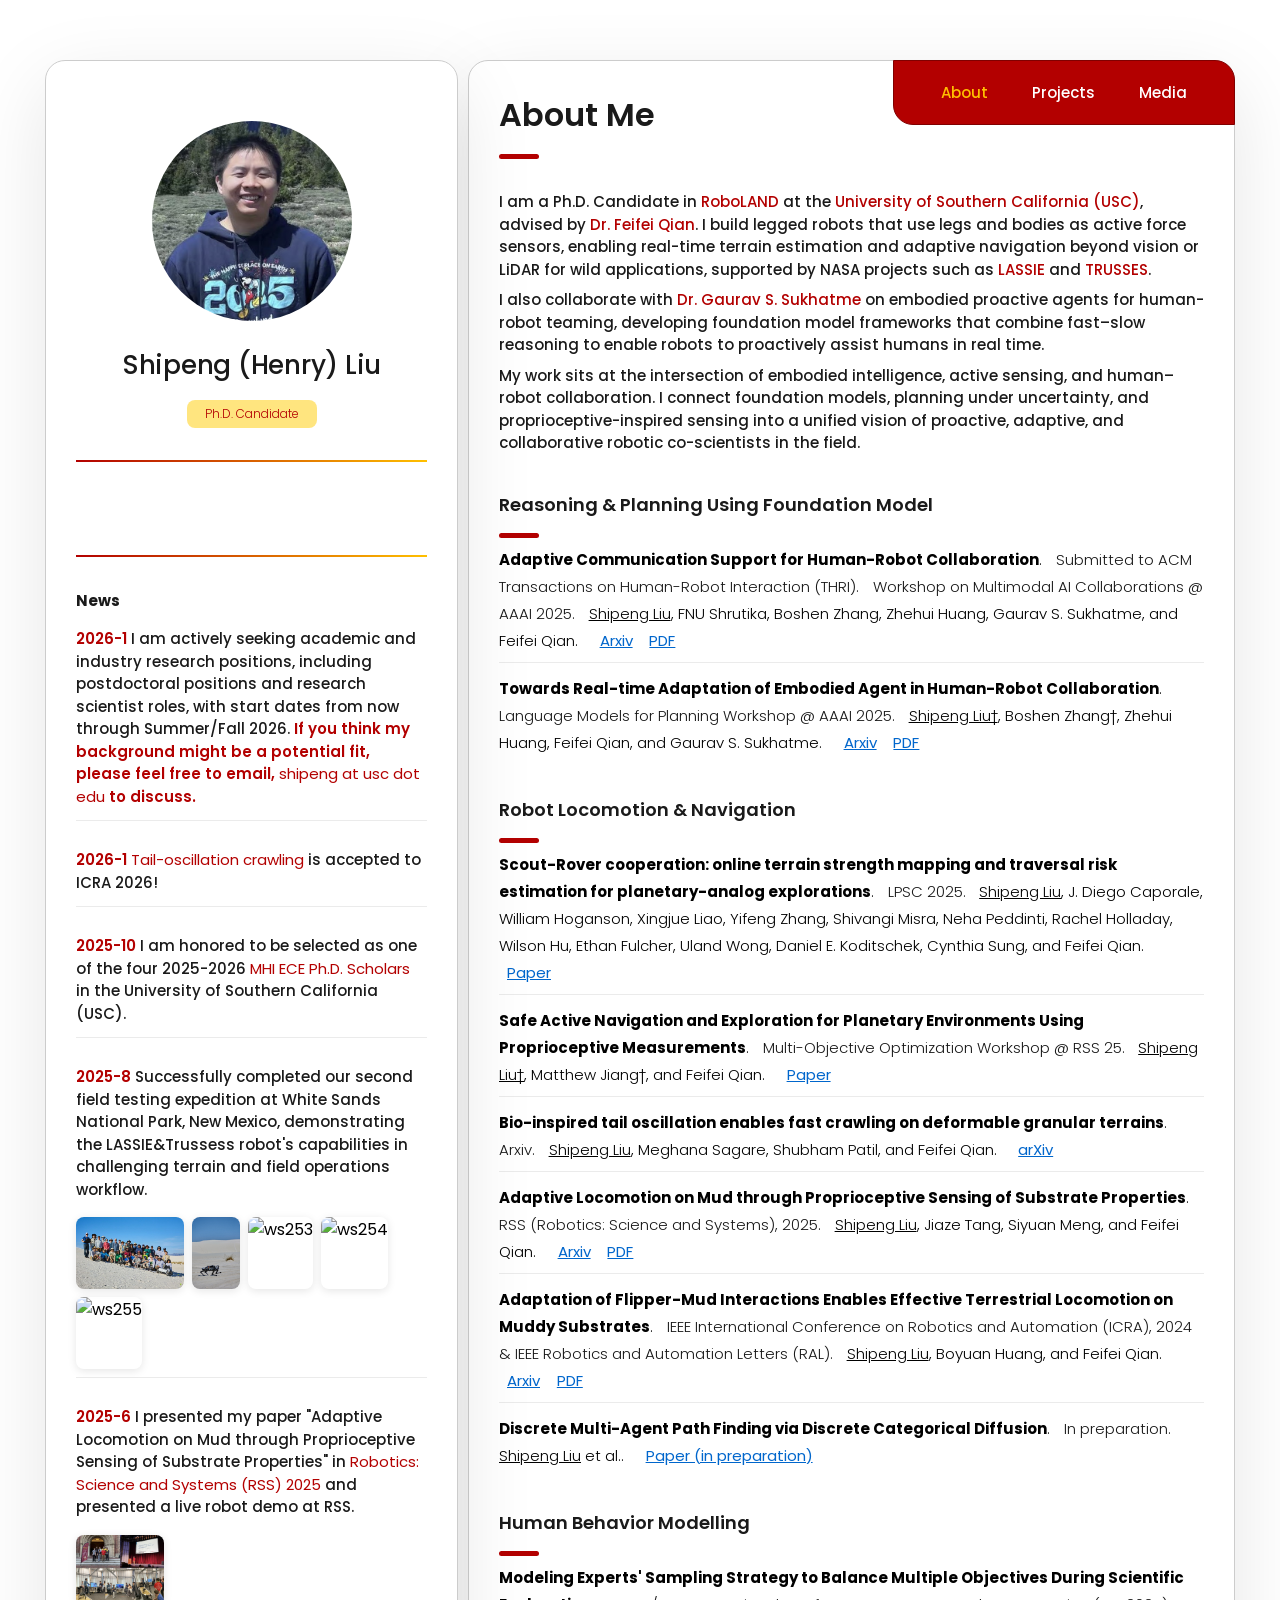
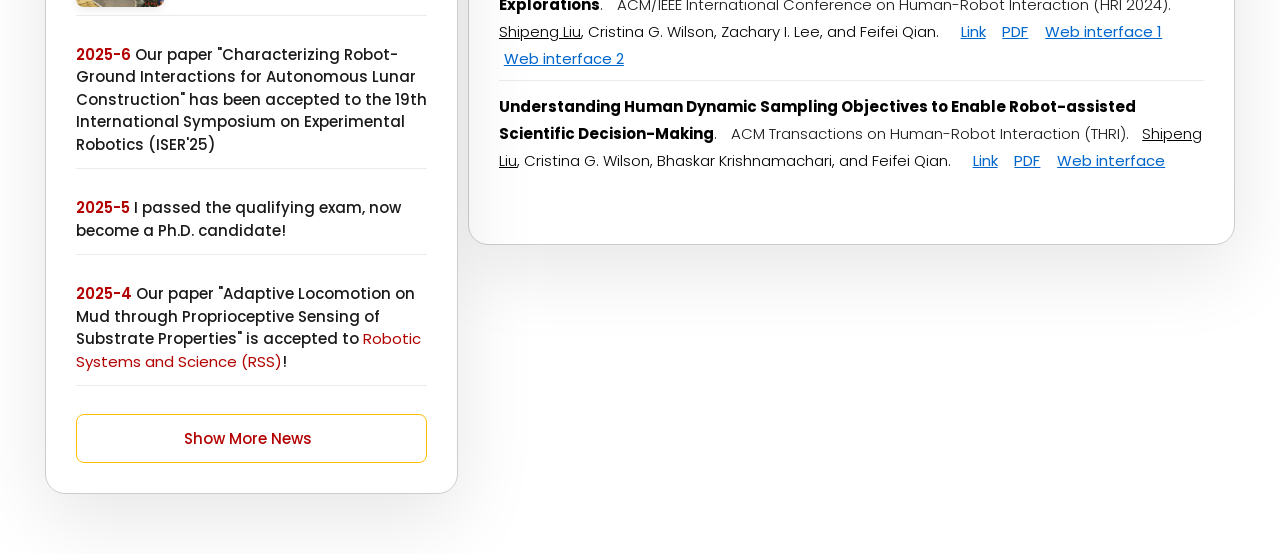
==== commit b920967a: "update" ====
--- a/index.html
+++ b/index.html
@@ -108,6 +108,13 @@
               <div class="news-content">
                 <div class="news-header">
                   <strong>2026-1</strong> I am actively seeking academic and industry research positions, including postdoctoral positions and research scientist roles, with start dates from now through Summer/Fall 2026. <strong>If you think my background might be a potential fit, please feel free to email, <a href="mailto:shipengl@usc.edu" class="text-link">shipeng at usc dot edu</a> to discuss.</strong>
+                </div>
+              </div>
+            </div>
+            <div class="news-item">
+              <div class="news-content">
+                <div class="news-header">
+                  <strong>2026-1</strong> <a href="https://arxiv.org/abs/2509.12468" class="text-link">Tail-oscillation crawling</a> is accepted to ICRA 2026!
                 </div>
               </div>
             </div>
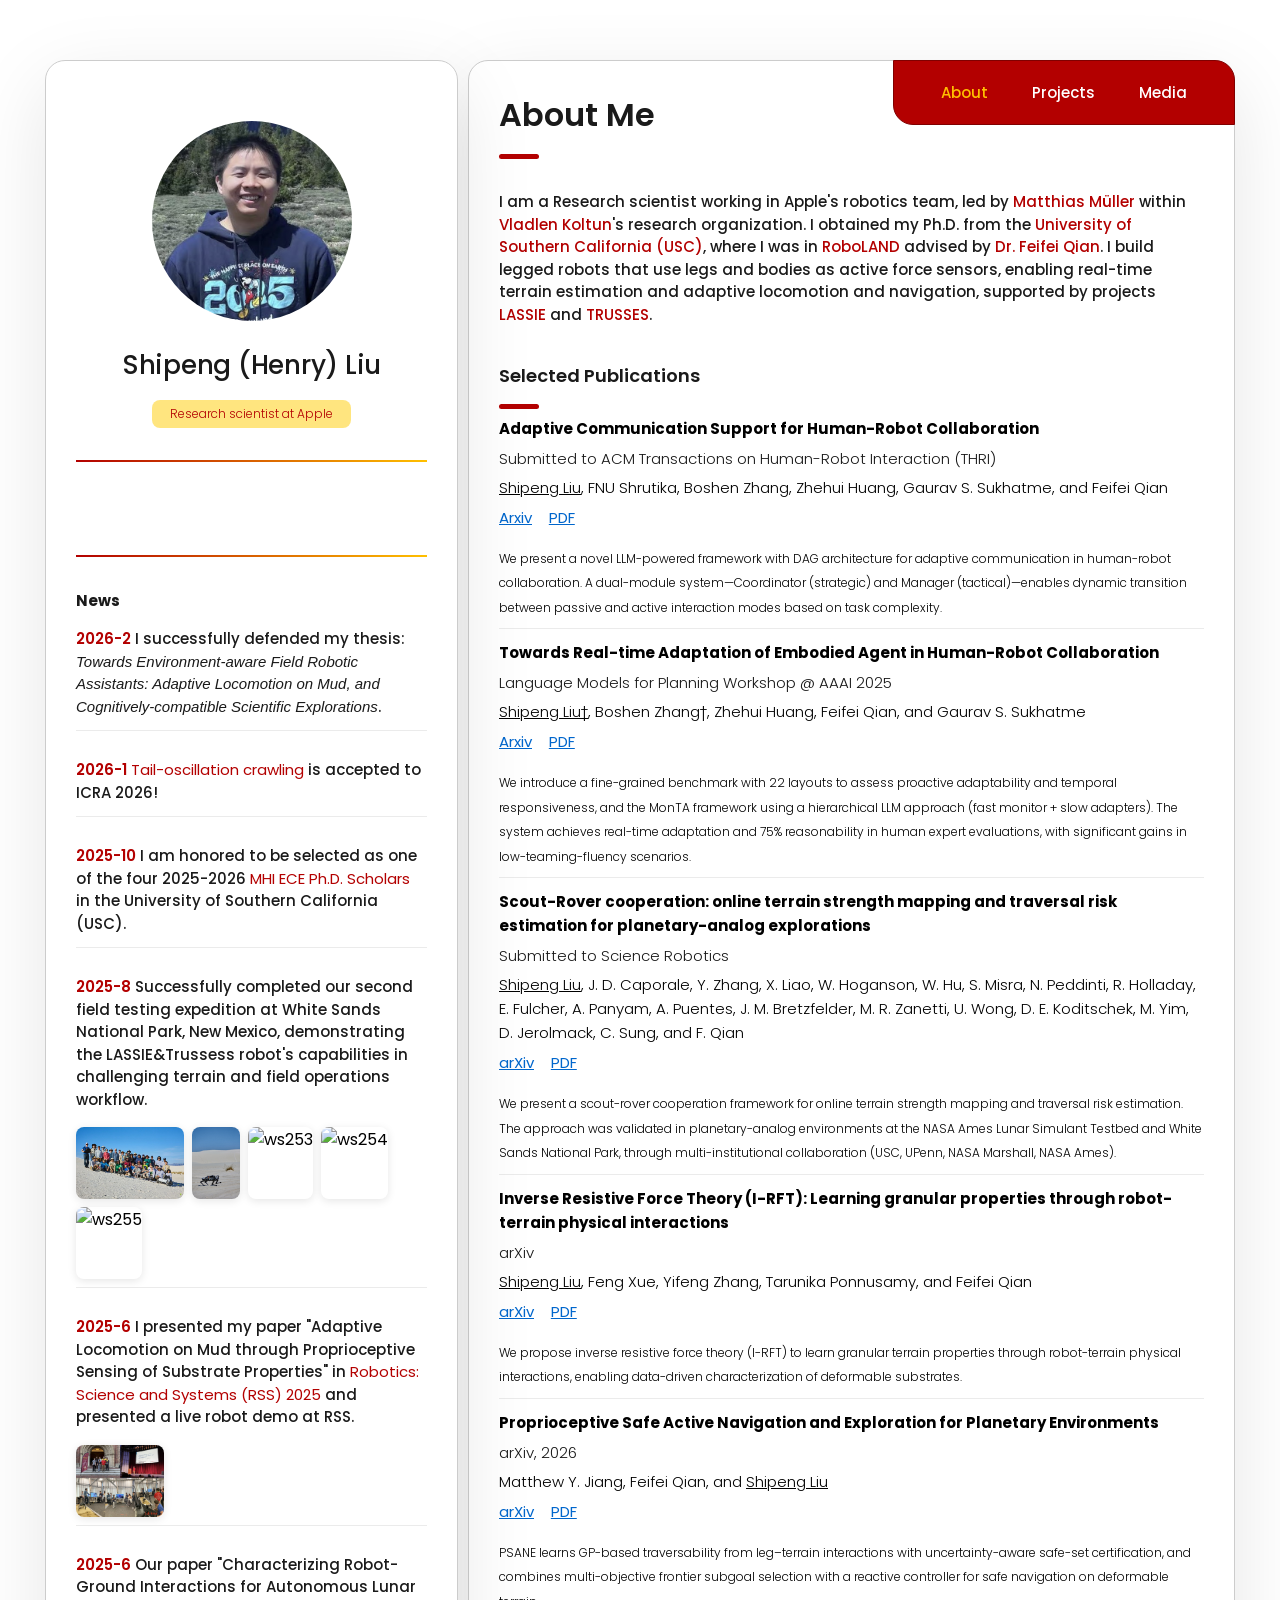
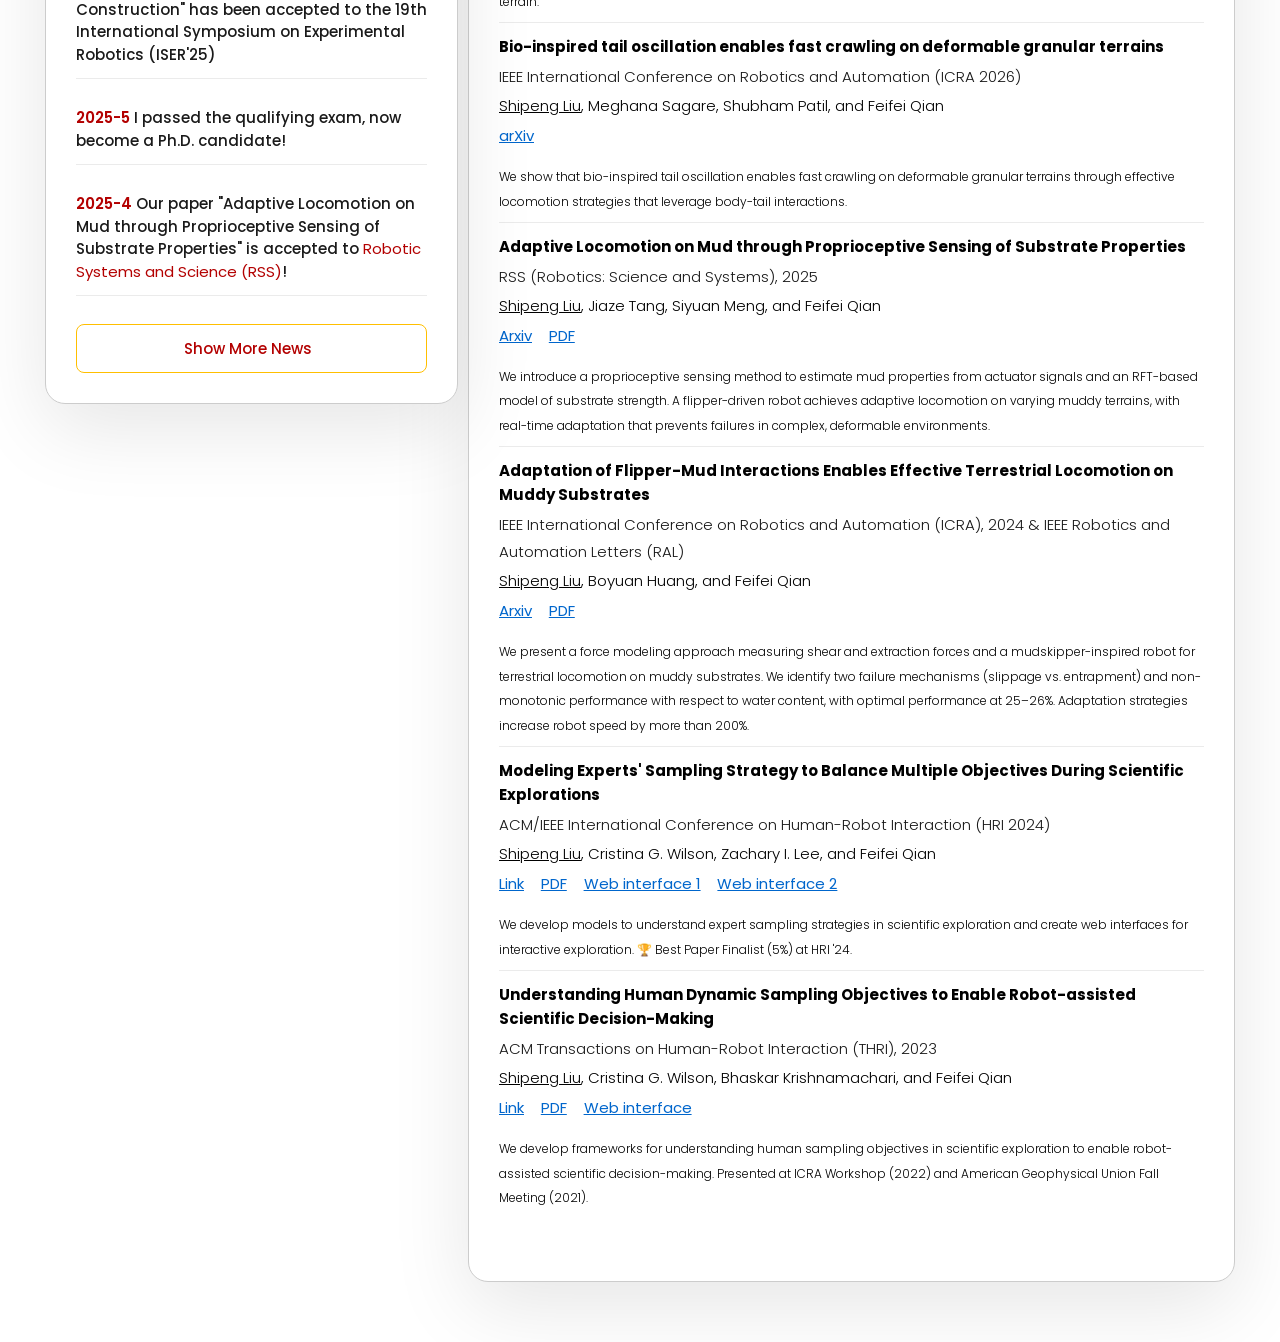
==== commit 31472030: "push" ====
--- a/index.html
+++ b/index.html
@@ -49,7 +49,7 @@
           <h1 class="name" title="Shipeng (Henry) Liu">Shipeng (Henry) Liu</h1>
 
           <p class="title">
-            Ph.D. Candidate
+            Research scientist at Apple
           </p>
         </div>
 
@@ -107,7 +107,7 @@
             <div class="news-item">
               <div class="news-content">
                 <div class="news-header">
-                  <strong>2026-1</strong> I am actively seeking academic and industry research positions, including postdoctoral positions and research scientist roles, with start dates from now through Summer/Fall 2026. <strong>If you think my background might be a potential fit, please feel free to email, <a href="mailto:shipengl@usc.edu" class="text-link">shipeng at usc dot edu</a> to discuss.</strong>
+                  <strong>2026-2</strong> I successfully defended my thesis: <em>Towards Environment-aware Field Robotic Assistants: Adaptive Locomotion on Mud, and Cognitively-compatible Scientific Explorations</em>.
                 </div>
               </div>
             </div>
@@ -418,14 +418,8 @@
 
 
           <p class="text-bold">
-            I am a Ph.D. Candidate in <a href="https://sites.google.com/usc.edu/roboland/home" class="text-link">RoboLAND</a> at the <a href="https://www.usc.edu/" class="text-link">University of Southern California (USC)</a>, advised by <a href="https://viterbi.usc.edu/directory/faculty/Qian/Feifei" class="text-link">Dr. Feifei Qian</a>. I <strong class="text-bold">build legged robots that use legs and bodies as active force sensors</strong>, enabling real-time terrain estimation and <strong class="text-bold">adaptive navigation</strong> beyond vision or LiDAR for wild applications, supported by NASA projects such as <a href="https://sites.google.com/view/lasssie/home" class="text-link">LASSIE</a> and <a href="https://sung.seas.upenn.edu/research/trusses-temporarily-robots-unite-to-surmount-sandy-entrapments-then-separate/" class="text-link">TRUSSES</a>.
+            I am a Research scientist working in Apple's robotics team, led by <a href="https://matthias.pw/" class="text-link">Matthias Müller</a> within <a href="https://vladlen.info/" class="text-link">Vladlen Koltun</a>'s research organization. I obtained my Ph.D. from the <a href="https://www.usc.edu/" class="text-link">University of Southern California (USC)</a>, where I was in <a href="https://sites.google.com/usc.edu/roboland/home" class="text-link">RoboLAND</a> advised by <a href="https://viterbi.usc.edu/directory/faculty/Qian/Feifei" class="text-link">Dr. Feifei Qian</a>. I <strong class="text-bold">build legged robots that use legs and bodies as active force sensors</strong>, enabling real-time terrain estimation and <strong class="text-bold">adaptive locomotion and navigation</strong>, supported by projects <a href="https://sites.google.com/view/lasssie/home" class="text-link">LASSIE</a> and <a href="https://sung.seas.upenn.edu/research/trusses-temporarily-robots-unite-to-surmount-sandy-entrapments-then-separate/" class="text-link">TRUSSES</a>.
           </p>
-          
-          <p class="text-bold">
-            I also collaborate with <a href="https://viterbi.usc.edu/directory/faculty/Sukhatme/Gaurav" class="text-link">Dr. Gaurav S. Sukhatme</a> on <strong class="text-bold">embodied proactive agents</strong> for human-robot teaming, developing foundation model frameworks that combine fast–slow reasoning to enable robots to proactively assist humans in real time.
-          </p>
-          
-          <p class="text-bold">My work sits at the intersection of embodied intelligence, active sensing, and human–robot collaboration. I connect foundation models, planning under uncertainty, and proprioceptive-inspired sensing into a unified vision of proactive, adaptive, and collaborative robotic co-scientists in the field.</p>
           
           <!-- <figure style="text-align: center; margin: 2rem 0; width: 100%;"> -->
           <!-- <img src="./assets/images/research.png" alt="Research illustration"
@@ -440,25 +434,19 @@
 
         <div style="height: 0.75rem;"></div>
 
-        <!-- Reasoning & Planning using foundation model -->
+        <!-- Research -->
         <header>
-          <h3 class="h3 article-title">Reasoning & Planning using foundation model</h3>
+          <h3 class="h3 article-title">Selected Publications</h3>
         </header>
 
-        <section class="research-list">
+        <section class="research-list research-form-style">
 
           <div class="research-item">
             <div class="research-info research-text">
-              <p class="research-title"><b><rose>Adaptive Communication Support for Human-Robot Collaboration</rose></b></p> <p class="journal-name"><em>Submitted to ACM Transactions on Human-Robot Interaction (THRI)</em></p> <p class="journal-name"><em>Workshop on Multimodal AI Collaborations @ AAAI 2025</em></p> <p class="research-authors"><u>Shipeng Liu</u>, FNU Shrutika, Boshen Zhang, Zhehui Huang, Gaurav S. Sukhatme, and Feifei Qian</p> <div class="research-links"><a href="https://arxiv.org/pdf/2412.06808" class="research-link" target="_blank">Arxiv</a> <a href="https://arxiv.org/pdf/2412.06808" class="research-link" target="_blank">PDF</a></div>
+              <p class="research-title"><b><rose>Adaptive Communication Support for Human-Robot Collaboration</rose></b></p> <p class="journal-name"><em>Submitted to ACM Transactions on Human-Robot Interaction (THRI)</em></p> <p class="research-authors"><u>Shipeng Liu</u>, FNU Shrutika, Boshen Zhang, Zhehui Huang, Gaurav S. Sukhatme, and Feifei Qian</p> <div class="research-links"><a href="https://arxiv.org/pdf/2412.06808" class="research-link" target="_blank">Arxiv</a> <a href="https://arxiv.org/pdf/2412.06808" class="research-link" target="_blank">PDF</a></div>
 
               <div class="extra-info">
-                <ul>
-                    <li>- Submitted to ACM Transactions on Human-Robot Interaction (THRI)</li>
-                    <li>- Workshop on Multimodal AI Collaborations @ AAAI 2025</li>
-                  <li>- Novel <strong>LLM-powered</strong> framework with <strong>DAG architecture</strong> for adaptive communication</li>
-                  <li>- Dual-module system: <strong>Coordinator</strong> (strategic) + <strong>Manager</strong> (tactical) for human-robot teaming</li>
-                  <li>- Dynamic transition between passive and active interaction modes based on task complexity</li>
-                </ul>
+                <p class="research-summary">We present a novel LLM-powered framework with DAG architecture for adaptive communication in human-robot collaboration. A dual-module system—Coordinator (strategic) and Manager (tactical)—enables dynamic transition between passive and active interaction modes based on task complexity.</p>
               </div>
             </div>
           </div>
@@ -467,64 +455,43 @@
             <div class="research-info research-text">
               <p class="research-title"><b><rose>Towards Real-time Adaptation of Embodied Agent in Human-Robot Collaboration</rose></b></p> <p class="journal-name"><em>Language Models for Planning Workshop @ AAAI 2025</em></p> <p class="research-authors"><u>Shipeng Liu†</u>, Boshen Zhang†, Zhehui Huang, Feifei Qian, and Gaurav S. Sukhatme</p> <div class="research-links"><a href="https://arxiv.org/abs/2412.00435" class="research-link" target="_blank">Arxiv</a> <a href="https://arxiv.org/pdf/2412.00435" class="research-link" target="_blank">PDF</a></div>
               <div class="extra-info">
-                <ul>
-                  <!-- <li>- <strong>In submission to International Conference on Autonomous Agents and Multiagent Systems (AAMAS'26)</strong></li> -->
-                  <li>- Submitted to Language Models for Planning Workshop @ AAAI 2025</li>
-                  <li>- Novel <strong>fine-grained benchmark</strong> with 22 layouts to assess proactive adaptability and temporal responsiveness</li>
-                  <li>- <strong>MonTA framework</strong> using hierarchical LLM approach (fast monitor + slow adapters)</li>
-                  <li>- <strong>Real-time adaptation</strong> capabilities enabling proactive decision-making in collaborative scenarios</li>
-                  <li>- <strong>75% reasonability</strong> in human expert evaluations of adaptation plans and instructions</li>
-                  <li>- Significant performance improvements in <strong>low-teaming-fluency</strong> scenarios</li>
-                </ul>
-              </div>
-            </div>
-            </div>
-
-        </section>
-
-        <!-- Robot locomotion & navigation -->
-        <header>
-          <h3 class="h3 article-title">Robot locomotion & navigation</h3>
-        </header>
-
-        <section class="research-list">
+                <p class="research-summary">We introduce a fine-grained benchmark with 22 layouts to assess proactive adaptability and temporal responsiveness, and the MonTA framework using a hierarchical LLM approach (fast monitor + slow adapters). The system achieves real-time adaptation and 75% reasonability in human expert evaluations, with significant gains in low-teaming-fluency scenarios.</p>
+              </div>
+            </div>
+            </div>
 
           <div class="research-item">
             <div class="research-info research-text">
-              <p class="research-title"><b><rose>Scout-Rover cooperation: online terrain strength mapping and traversal risk estimation for planetary-analog explorations</rose></b></p> <p class="journal-name"><em>LPSC 2025</em></p> <p class="research-authors"><u>Shipeng Liu</u>, J. Diego Caporale, William Hoganson, Xingjue Liao, Yifeng Zhang, Shivangi Misra, Neha Peddinti, Rachel Holladay, Wilson Hu, Ethan Fulcher, Uland Wong, Daniel E. Koditschek, Cynthia Sung, and Feifei Qian</p> <div class="research-links"><a href="https://www.hou.usra.edu/meetings/lpsc2025/pdf/2615.pdf" class="research-link" target="_blank">Paper</a></div>
+              <p class="research-title"><b><rose>Scout-Rover cooperation: online terrain strength mapping and traversal risk estimation for planetary-analog explorations</rose></b></p> <p class="journal-name"><em>Submitted to Science Robotics</em></p> <p class="research-authors"><u>Shipeng Liu</u>, J. D. Caporale, Y. Zhang, X. Liao, W. Hoganson, W. Hu, S. Misra, N. Peddinti, R. Holladay, E. Fulcher, A. Panyam, A. Puentes, J. M. Bretzfelder, M. R. Zanetti, U. Wong, D. E. Koditschek, M. Yim, D. Jerolmack, C. Sung, and F. Qian</p> <div class="research-links"><a href="https://arxiv.org/abs/2602.18688" class="research-link" target="_blank">arXiv</a> <a href="https://arxiv.org/pdf/2602.18688" class="research-link" target="_blank">PDF</a></div>
               <div class="extra-info">
-                <ul>
-                  <li>- <strong>In submission</strong></li>
-                  <li>- Scout-rover cooperation for online terrain strength mapping and traversal risk estimation</li>
-                  <li>- Planetary-analog exploration applications</li>
-                  <li>- Multi-institutional collaboration across multiple institutions</li>
-                </ul>
+                <p class="research-summary">We present a scout-rover cooperation framework for online terrain strength mapping and traversal risk estimation. The approach was validated in planetary-analog environments at the NASA Ames Lunar Simulant Testbed and White Sands National Park, through multi-institutional collaboration (USC, UPenn, NASA Marshall, NASA Ames).</p>
               </div>
             </div>
           </div>
 
           <div class="research-item">
             <div class="research-info research-text">
-              <p class="research-title"><b><rose>Safe Active Navigation and Exploration for Planetary Environments Using Proprioceptive Measurements</rose></b></p> <p class="journal-name"><em>Multi-Objective Optimization Workshop @ RSS 25</em></p> <p class="research-authors"><u>Shipeng Liu†</u>, Matthew Jiang†, and Feifei Qian</p> <div class="research-links"><a href="./assets/images/rss_workshop_safe_exploration.pdf" class="research-link" target="_blank">Paper</a></div>
+              <p class="research-title"><b><rose>Inverse Resistive Force Theory (I-RFT): Learning granular properties through robot-terrain physical interactions</rose></b></p> <p class="journal-name"><em>arXiv</em></p> <p class="research-authors"><u>Shipeng Liu</u>, Feng Xue, Yifeng Zhang, Tarunika Ponnusamy, and Feifei Qian</p> <div class="research-links"><a href="https://arxiv.org/abs/2603.07796" class="research-link" target="_blank">arXiv</a> <a href="https://arxiv.org/pdf/2603.07796" class="research-link" target="_blank">PDF</a></div>
               <div class="extra-info">
-                <ul>
-                  <li>- <strong>Multi-Objective Optimization Workshop @ RSS 25</strong></li>
-                  <li>- Safe active navigation and exploration using proprioceptive measurements</li>
-                  <li>- Joint work towards robust planetary navigation policies</li>
-                </ul>
+                <p class="research-summary">We propose inverse resistive force theory (I-RFT) to learn granular terrain properties through robot-terrain physical interactions, enabling data-driven characterization of deformable substrates.</p>
               </div>
             </div>
           </div>
 
           <div class="research-item">
             <div class="research-info research-text">
-              <p class="research-title"><b><rose>Bio-inspired tail oscillation enables fast crawling on deformable granular terrains</rose></b></p> <p class="journal-name"><em>Arxiv</em></p> <p class="research-authors"><u>Shipeng Liu</u>, Meghana Sagare, Shubham Patil, and Feifei Qian</p> <div class="research-links"><a href="https://arxiv.org/abs/2509.12468" class="research-link" target="_blank">arXiv</a></div>
+              <p class="research-title"><b><rose>Proprioceptive Safe Active Navigation and Exploration for Planetary Environments</rose></b></p> <p class="journal-name"><em>arXiv, 2026</em></p> <p class="research-authors">Matthew Y. Jiang, Feifei Qian, and <u>Shipeng Liu</u></p> <div class="research-links"><a href="https://arxiv.org/abs/2603.08905" class="research-link" target="_blank">arXiv</a> <a href="https://arxiv.org/pdf/2603.08905v1" class="research-link" target="_blank">PDF</a></div>
               <div class="extra-info">
-                <ul>
-                  <!-- <li>- <strong>In submission to IEEE International Conference on Robotics and Automation (ICRA 2026)</strong></li> -->
-                  <li>- Bio-inspired tail oscillation for fast crawling on deformable granular terrains</li>
-                  <li>- Demonstrates effective locomotion strategies leveraging body-tail interactions</li>
-                </ul>
+                <p class="research-summary">PSANE learns GP-based traversability from leg–terrain interactions with uncertainty-aware safe-set certification, and combines multi-objective frontier subgoal selection with a reactive controller for safe navigation on deformable terrain.</p>
+              </div>
+            </div>
+          </div>
+
+          <div class="research-item">
+            <div class="research-info research-text">
+              <p class="research-title"><b><rose>Bio-inspired tail oscillation enables fast crawling on deformable granular terrains</rose></b></p> <p class="journal-name"><em>IEEE International Conference on Robotics and Automation (ICRA 2026)</em></p> <p class="research-authors"><u>Shipeng Liu</u>, Meghana Sagare, Shubham Patil, and Feifei Qian</p> <div class="research-links"><a href="https://arxiv.org/abs/2509.12468" class="research-link" target="_blank">arXiv</a></div>
+              <div class="extra-info">
+                <p class="research-summary">We show that bio-inspired tail oscillation enables fast crawling on deformable granular terrains through effective locomotion strategies that leverage body-tail interactions.</p>
               </div>
             </div>
           </div>
@@ -536,13 +503,7 @@
               <p class="research-title"><b><rose>Adaptive Locomotion on Mud through Proprioceptive Sensing of Substrate Properties</rose></b></p> <p class="journal-name"><em>RSS (Robotics: Science and Systems), 2025</em></p> <p class="research-authors"><u>Shipeng Liu</u>, Jiaze Tang, Siyuan Meng, and Feifei Qian</p> <div class="research-links"><a href="https://arxiv.org/pdf/2504.19607" class="research-link" target="_blank">Arxiv</a> <a href="https://www.roboticsproceedings.org/rss21/p126.pdf" class="research-link" target="_blank">PDF</a></div>
 
               <div class="extra-info">
-                <ul>
-                  <li>- <strong>RSS (Robotics: Science and Systems)</strong>, 2025</li>
-                  <li>- Novel <strong>proprioceptive sensing</strong> method to estimate mud properties through actuator signals</li>
-                  <li>- <strong>RFT-based</strong> approach for characterizing substrate strength and force responses</li>
-                  <li>- <strong>Flipper-driven robot</strong> design for adaptive locomotion on varying muddy terrains</li>
-                  <li>- Real-time adaptation prevents locomotion failures in complex, deformable natural environments</li>
-                </ul>
+                <p class="research-summary">We introduce a proprioceptive sensing method to estimate mud properties from actuator signals and an RFT-based model of substrate strength. A flipper-driven robot achieves adaptive locomotion on varying muddy terrains, with real-time adaptation that prevents failures in complex, deformable environments.</p>
               </div>
             </div>
           </div>
@@ -552,67 +513,27 @@
               <p class="research-title"><b><rose>Adaptation of Flipper-Mud Interactions Enables Effective Terrestrial Locomotion on Muddy Substrates</rose></b></p> <p class="journal-name"><em>IEEE International Conference on Robotics and Automation (ICRA), 2024 & IEEE Robotics and Automation Letters (RAL)</em></p> <p class="research-authors"><u>Shipeng Liu</u>, Boyuan Huang, and Feifei Qian</p> <div class="research-links"><a href="https://ieeexplore.ieee.org/document/10274836" class="research-link" target="_blank">Arxiv</a> <a href="https://ieeexplore.ieee.org/document/10274836" class="research-link" target="_blank">PDF</a></div>
 
               <div class="extra-info">
-                <ul>
-                  <li>- <strong>IEEE International Conference on Robotics and Automation (ICRA)</strong>, 2024 & <strong>IEEE Robotics and Automation Letters (RAL)</strong></li>
-                  <li>- Novel <strong>force modeling approach</strong> measuring horizontal (shear) and vertical (extraction) forces</li>
-                  <li>- <strong>Mudskipper-inspired robot</strong> design for studying terrestrial locomotion on muddy substrates</li>
-                  <li>- Identified <strong>two distinct failure mechanisms</strong>: high water content (slippage) and low water content (entrapment)</li>
-                  <li>- <strong>Non-monotonic performance dependence</strong> on mud water content with optimal performance at 25%-26%</li>
-                  <li>- Adaptation strategies increased robot speed by more than <strong>200%</strong></li>
-                </ul>
-              </div>
-            </div>
-          </div>
-
-          <div class="research-item">
-            <div class="research-info research-text">
-              <p class="research-title"><b><rose>Discrete Multi-Agent Path Finding via Discrete Categorical Diffusion</rose></b></p> <p class="journal-name"><em>In preparation</em></p> <p class="research-authors"><u>Shipeng Liu</u> et al.</p> <div class="research-links"><a href="#" class="research-link" target="_blank">Paper (in preparation)</a></div>
-              <div class="extra-info">
-                <ul>
-                  <!-- <li>- <strong>In submission to ACM/IEEE International Conference on Human-Robot Interaction (HRI 2026)</strong></li> -->
-                  <li>- Novel approach to discrete multi-agent path finding using categorical diffusion models</li>
-                  <li>- Constraint projection methods for ensuring feasible solutions</li>
-                  <li>- Discrete optimization techniques for multi-agent coordination</li>
-                </ul>
-              </div>
-            </div>
-          </div>
-
-        </section>
-
-        <!-- Human behavior modelling -->
-        <header>
-          <h3 class="h3 article-title">Human behavior modelling</h3>
-        </header>
-
-        <section class="research-list">
+                <p class="research-summary">We present a force modeling approach measuring shear and extraction forces and a mudskipper-inspired robot for terrestrial locomotion on muddy substrates. We identify two failure mechanisms (slippage vs. entrapment) and non-monotonic performance with respect to water content, with optimal performance at 25–26%. Adaptation strategies increase robot speed by more than 200%.</p>
+              </div>
+            </div>
+          </div>
 
           <div class="research-item">
             <div class="research-info research-text">
               <p class="research-title"><b><rose>Modeling Experts' Sampling Strategy to Balance Multiple Objectives During Scientific Explorations</rose></b></p> <p class="journal-name"><em>ACM/IEEE International Conference on Human-Robot Interaction (HRI 2024)</em></p> <p class="research-authors"><u>Shipeng Liu</u>, Cristina G. Wilson, Zachary I. Lee, and Feifei Qian</p> <div class="research-links"><a href="https://dl.acm.org/doi/10.1145/3610977.3635112" class="research-link" target="_blank">Link</a> <a href="https://dl.acm.org/doi/10.1145/3610977.3635112" class="research-link" target="_blank">PDF</a> <a href="#" class="research-link" target="_blank">Web interface 1</a> <a href="#" class="research-link" target="_blank">Web interface 2</a></div>
 
               <div class="extra-info">
-                <ul>
-                  <li>- Proceedings of the 2024 ACM/IEEE International Conference on Human-Robot Interaction (HRI '24)</li>
-                  <li>- <b class="text-bold">🏆 Best Paper Finalist (5%)</b></li>
-                  <li>- Developed models to understand expert sampling strategies in scientific exploration</li>
-                  <li>- Created web interfaces for interactive exploration of sampling strategies</li>
-                </ul>
+                <p class="research-summary">We develop models to understand expert sampling strategies in scientific exploration and create web interfaces for interactive exploration. 🏆 Best Paper Finalist (5%) at HRI '24.</p>
               </div>
             </div>
           </div>
 
           <div class="research-item" >
             <div class="research-info research-text">
-              <p class="research-title"><b><rose>Understanding Human Dynamic Sampling Objectives to Enable Robot-assisted Scientific Decision-Making</rose></b></p> <p class="journal-name"><em>ACM Transactions on Human-Robot Interaction (THRI)</em></p> <p class="research-authors"><u>Shipeng Liu</u>, Cristina G. Wilson, Bhaskar Krishnamachari, and Feifei Qian</p> <div class="research-links"><a href="https://dl.acm.org/doi/full/10.1145/3623383" class="research-link" target="_blank">Link</a> <a href="https://dl.acm.org/doi/full/10.1145/3623383" class="research-link" target="_blank">PDF</a> <a href="#" class="research-link" target="_blank">Web interface</a></div>
+              <p class="research-title"><b><rose>Understanding Human Dynamic Sampling Objectives to Enable Robot-assisted Scientific Decision-Making</rose></b></p> <p class="journal-name"><em>ACM Transactions on Human-Robot Interaction (THRI), 2023</em></p> <p class="research-authors"><u>Shipeng Liu</u>, Cristina G. Wilson, Bhaskar Krishnamachari, and Feifei Qian</p> <div class="research-links"><a href="https://dl.acm.org/doi/full/10.1145/3623383" class="research-link" target="_blank">Link</a> <a href="https://dl.acm.org/doi/full/10.1145/3623383" class="research-link" target="_blank">PDF</a> <a href="#" class="research-link" target="_blank">Web interface</a></div>
 
               <div class="extra-info">
-                <ul>
-                  <li>- ACM Transactions on Human-Robot Interaction (THRI)</li>
-                  <li>- Presented at ICRA Workshop, May 2022</li>
-                  <li>- Presented at American Geophysical Union Fall Meeting, New Orleans, LA, 2021</li>
-                  <li>- Developed frameworks for understanding human sampling objectives in scientific exploration</li>
-                </ul>
+                <p class="research-summary">We develop frameworks for understanding human sampling objectives in scientific exploration to enable robot-assisted scientific decision-making. Presented at ICRA Workshop (2022) and American Geophysical Union Fall Meeting (2021).</p>
               </div>
             </div>
           </div>
@@ -622,6 +543,45 @@
         <style>
           .research-list {
             margin-bottom: 2.5rem;
+          }
+          /* TGPO-style form: title, authors, status, links each on own line, then summary */
+          .research-form-style .research-item {
+            margin-bottom: 2rem;
+          }
+          .research-form-style .research-info {
+            display: flex;
+            flex-direction: column;
+          }
+          .research-form-style .research-info > p,
+          .research-form-style .research-info > div.research-links {
+            display: block !important;
+          }
+          .research-form-style .research-title::after,
+          .research-form-style .journal-name::after,
+          .research-form-style .research-authors::after {
+            content: none !important;
+          }
+          .research-form-style .research-title { order: 1; margin-bottom: 0.25rem; }
+          .research-form-style .research-authors { order: 2; margin-bottom: 0.25rem; }
+          .research-form-style .journal-name { order: 3; margin-bottom: 0.25rem; }
+          .research-form-style .research-links { order: 4; display: block !important; margin-left: 0 !important; margin-bottom: 0.5rem; }
+          .research-form-style .extra-info {
+            order: 5;
+            max-height: 600px;
+            opacity: 1;
+            padding: 0.75rem 0 0;
+            margin-top: 0.25rem;
+            background-color: transparent !important;
+            color: inherit !important;
+          }
+          .research-form-style .research-summary {
+            margin: 0;
+            line-height: 1.6;
+            font-size: var(--fs-8);
+            color: inherit !important;
+          }
+          .research-form-style .research-link {
+            margin-right: 0.75rem;
           }
         </style>
 
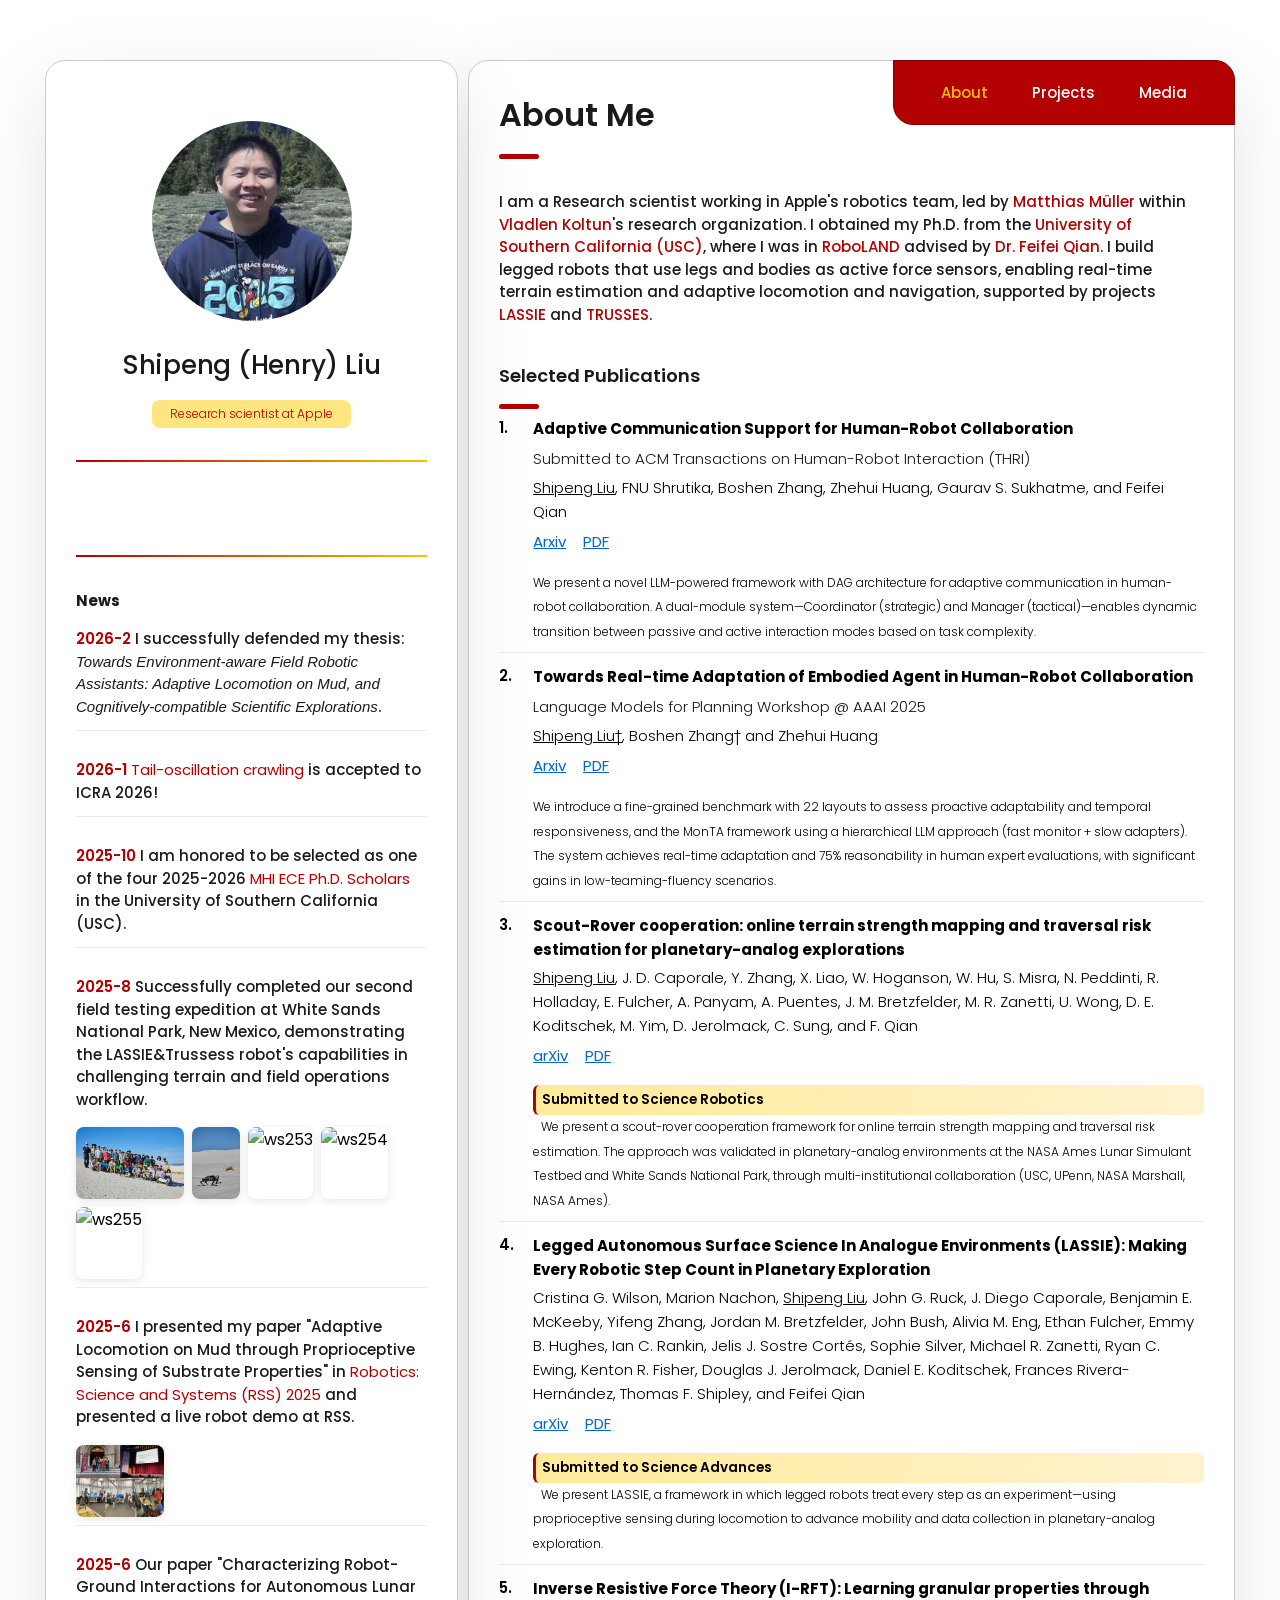
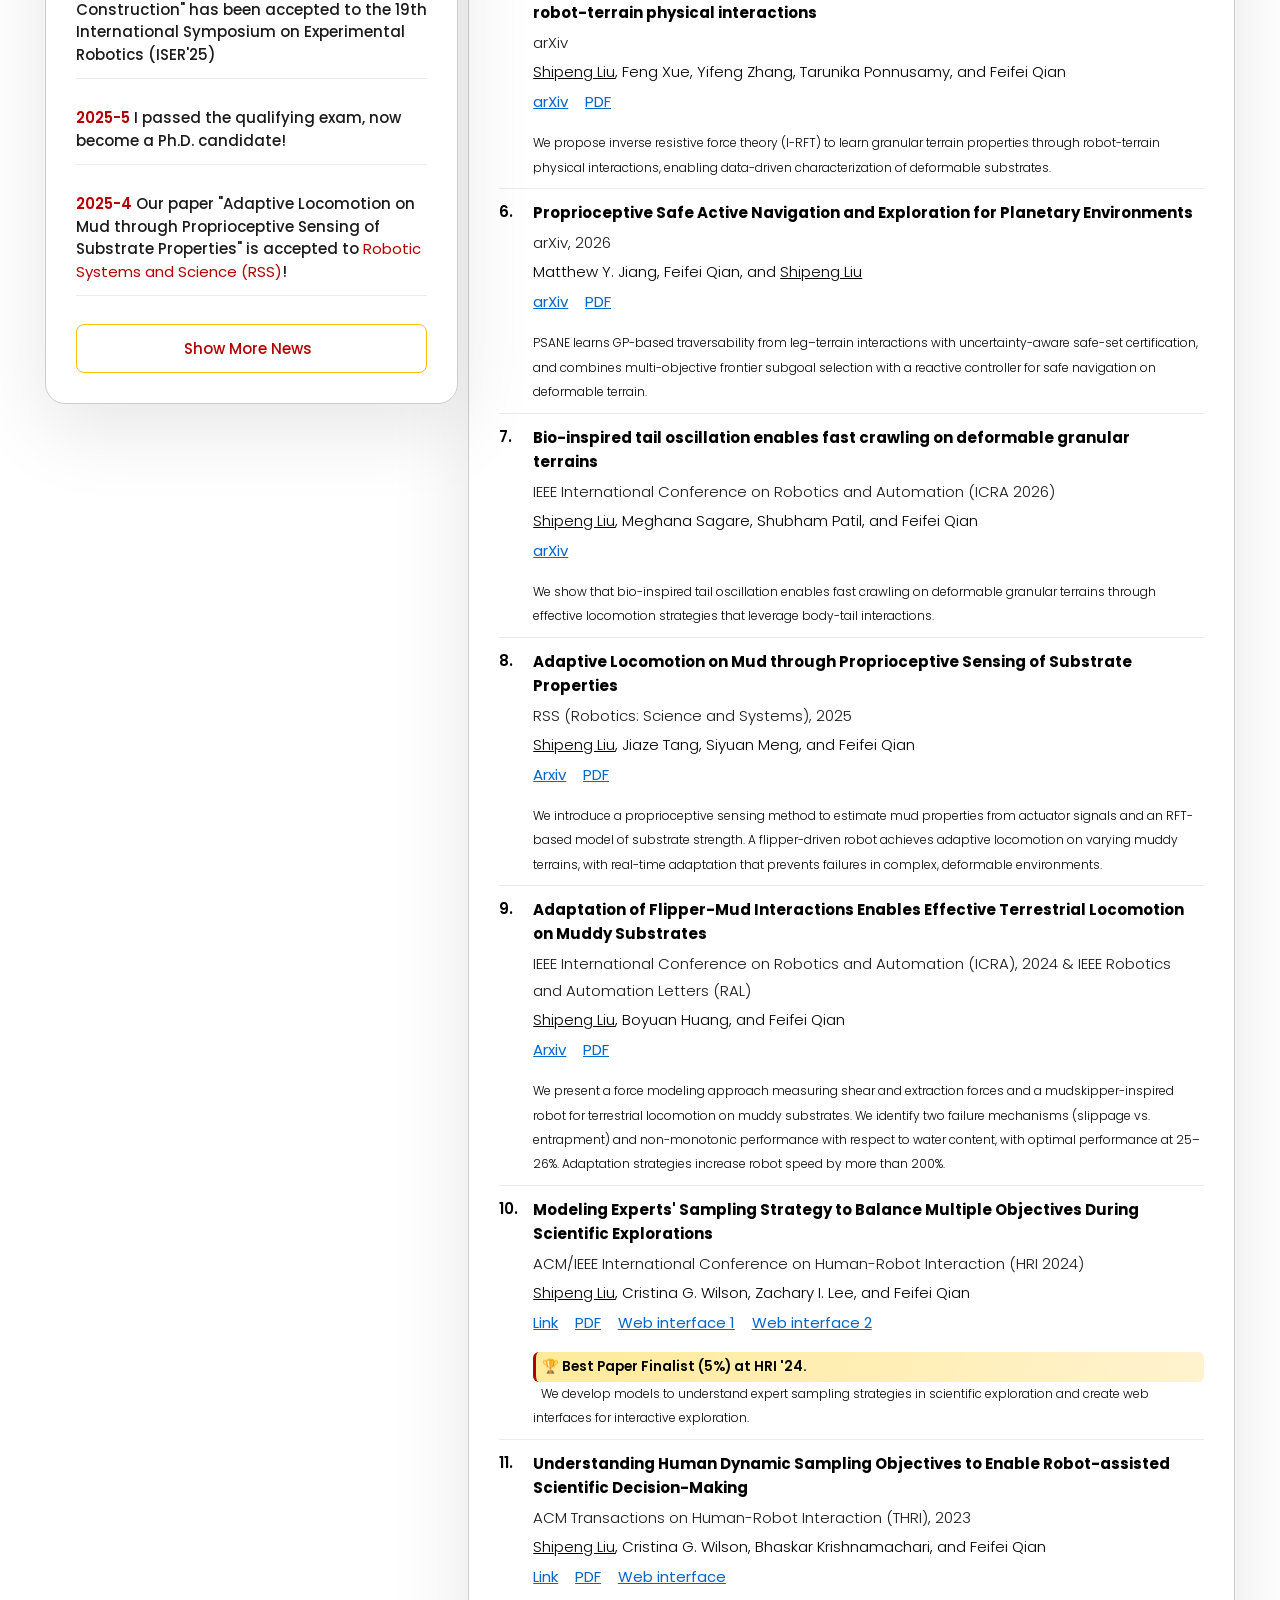
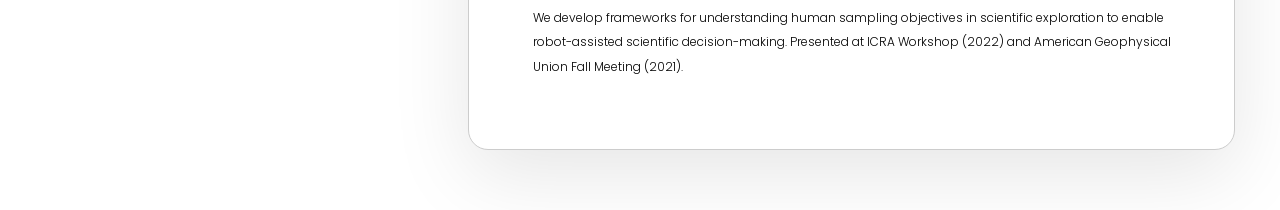
==== commit a02fc9a0: "update" ====
--- a/index.html
+++ b/index.html
@@ -453,7 +453,7 @@
 
           <div class="research-item" >
             <div class="research-info research-text">
-              <p class="research-title"><b><rose>Towards Real-time Adaptation of Embodied Agent in Human-Robot Collaboration</rose></b></p> <p class="journal-name"><em>Language Models for Planning Workshop @ AAAI 2025</em></p> <p class="research-authors"><u>Shipeng Liu†</u>, Boshen Zhang†, Zhehui Huang, Feifei Qian, and Gaurav S. Sukhatme</p> <div class="research-links"><a href="https://arxiv.org/abs/2412.00435" class="research-link" target="_blank">Arxiv</a> <a href="https://arxiv.org/pdf/2412.00435" class="research-link" target="_blank">PDF</a></div>
+              <p class="research-title"><b><rose>Towards Real-time Adaptation of Embodied Agent in Human-Robot Collaboration</rose></b></p> <p class="journal-name"><em>Language Models for Planning Workshop @ AAAI 2025</em></p> <p class="research-authors"><u>Shipeng Liu†</u>, Boshen Zhang† and Zhehui Huang</p> <div class="research-links"><a href="https://arxiv.org/abs/2412.00435" class="research-link" target="_blank">Arxiv</a> <a href="https://arxiv.org/pdf/2412.00435" class="research-link" target="_blank">PDF</a></div>
               <div class="extra-info">
                 <p class="research-summary">We introduce a fine-grained benchmark with 22 layouts to assess proactive adaptability and temporal responsiveness, and the MonTA framework using a hierarchical LLM approach (fast monitor + slow adapters). The system achieves real-time adaptation and 75% reasonability in human expert evaluations, with significant gains in low-teaming-fluency scenarios.</p>
               </div>
@@ -462,9 +462,20 @@
 
           <div class="research-item">
             <div class="research-info research-text">
-              <p class="research-title"><b><rose>Scout-Rover cooperation: online terrain strength mapping and traversal risk estimation for planetary-analog explorations</rose></b></p> <p class="journal-name"><em>Submitted to Science Robotics</em></p> <p class="research-authors"><u>Shipeng Liu</u>, J. D. Caporale, Y. Zhang, X. Liao, W. Hoganson, W. Hu, S. Misra, N. Peddinti, R. Holladay, E. Fulcher, A. Panyam, A. Puentes, J. M. Bretzfelder, M. R. Zanetti, U. Wong, D. E. Koditschek, M. Yim, D. Jerolmack, C. Sung, and F. Qian</p> <div class="research-links"><a href="https://arxiv.org/abs/2602.18688" class="research-link" target="_blank">arXiv</a> <a href="https://arxiv.org/pdf/2602.18688" class="research-link" target="_blank">PDF</a></div>
+              <p class="research-title"><b><rose>Scout-Rover cooperation: online terrain strength mapping and traversal risk estimation for planetary-analog explorations</rose></b></p> <p class="research-authors"><u>Shipeng Liu</u>, J. D. Caporale, Y. Zhang, X. Liao, W. Hoganson, W. Hu, S. Misra, N. Peddinti, R. Holladay, E. Fulcher, A. Panyam, A. Puentes, J. M. Bretzfelder, M. R. Zanetti, U. Wong, D. E. Koditschek, M. Yim, D. Jerolmack, C. Sung, and F. Qian</p> <div class="research-links"><a href="https://arxiv.org/abs/2602.18688" class="research-link" target="_blank">arXiv</a> <a href="https://arxiv.org/pdf/2602.18688" class="research-link" target="_blank">PDF</a></div>
               <div class="extra-info">
+                <p class="abstract-front-highlight"><span class="venue-highlight">Submitted to Science Robotics</span></p>
                 <p class="research-summary">We present a scout-rover cooperation framework for online terrain strength mapping and traversal risk estimation. The approach was validated in planetary-analog environments at the NASA Ames Lunar Simulant Testbed and White Sands National Park, through multi-institutional collaboration (USC, UPenn, NASA Marshall, NASA Ames).</p>
+              </div>
+            </div>
+          </div>
+
+          <div class="research-item">
+            <div class="research-info research-text">
+              <p class="research-title"><b><rose>Legged Autonomous Surface Science In Analogue Environments (LASSIE): Making Every Robotic Step Count in Planetary Exploration</rose></b></p> <p class="research-authors">Cristina G. Wilson, Marion Nachon, <u>Shipeng Liu</u>, John G. Ruck, J. Diego Caporale, Benjamin E. McKeeby, Yifeng Zhang, Jordan M. Bretzfelder, John Bush, Alivia M. Eng, Ethan Fulcher, Emmy B. Hughes, Ian C. Rankin, Jelis J. Sostre Cortés, Sophie Silver, Michael R. Zanetti, Ryan C. Ewing, Kenton R. Fisher, Douglas J. Jerolmack, Daniel E. Koditschek, Frances Rivera-Hernández, Thomas F. Shipley, and Feifei Qian</p> <div class="research-links"><a href="https://arxiv.org/abs/2603.19661" class="research-link" target="_blank">arXiv</a> <a href="https://arxiv.org/pdf/2603.19661" class="research-link" target="_blank">PDF</a></div>
+              <div class="extra-info">
+                <p class="abstract-front-highlight"><span class="venue-highlight">Submitted to Science Advances</span></p>
+                <p class="research-summary">We present LASSIE, a framework in which legged robots treat every step as an experiment—using proprioceptive sensing during locomotion to advance mobility and data collection in planetary-analog exploration.</p>
               </div>
             </div>
           </div>
@@ -523,7 +534,8 @@
               <p class="research-title"><b><rose>Modeling Experts' Sampling Strategy to Balance Multiple Objectives During Scientific Explorations</rose></b></p> <p class="journal-name"><em>ACM/IEEE International Conference on Human-Robot Interaction (HRI 2024)</em></p> <p class="research-authors"><u>Shipeng Liu</u>, Cristina G. Wilson, Zachary I. Lee, and Feifei Qian</p> <div class="research-links"><a href="https://dl.acm.org/doi/10.1145/3610977.3635112" class="research-link" target="_blank">Link</a> <a href="https://dl.acm.org/doi/10.1145/3610977.3635112" class="research-link" target="_blank">PDF</a> <a href="#" class="research-link" target="_blank">Web interface 1</a> <a href="#" class="research-link" target="_blank">Web interface 2</a></div>
 
               <div class="extra-info">
-                <p class="research-summary">We develop models to understand expert sampling strategies in scientific exploration and create web interfaces for interactive exploration. 🏆 Best Paper Finalist (5%) at HRI '24.</p>
+                <p class="abstract-front-highlight"><span class="venue-highlight">🏆 Best Paper Finalist (5%) at HRI '24.</span></p>
+                <p class="research-summary">We develop models to understand expert sampling strategies in scientific exploration and create web interfaces for interactive exploration.</p>
               </div>
             </div>
           </div>
@@ -545,10 +557,28 @@
             margin-bottom: 2.5rem;
           }
           /* TGPO-style form: title, authors, status, links each on own line, then summary */
+          .research-form-style {
+            counter-reset: pub-index;
+          }
           .research-form-style .research-item {
+            counter-increment: pub-index;
             margin-bottom: 2rem;
+            display: flex;
+            flex-direction: row;
+            align-items: flex-start;
+            gap: 0.5rem;
+          }
+          .research-form-style .research-item::before {
+            content: counter(pub-index) ".";
+            font-weight: var(--fw-600);
+            font-size: var(--fs-6);
+            flex-shrink: 0;
+            min-width: 1.75em;
+            line-height: 1.5;
           }
           .research-form-style .research-info {
+            flex: 1;
+            min-width: 0;
             display: flex;
             flex-direction: column;
           }
@@ -573,15 +603,33 @@
             margin-top: 0.25rem;
             background-color: transparent !important;
             color: inherit !important;
+            display: flex;
+            flex-direction: column;
+            gap: 0.4rem;
+          }
+          .research-form-style .abstract-front-highlight {
+            margin: 0;
+            order: 1;
           }
           .research-form-style .research-summary {
             margin: 0;
             line-height: 1.6;
             font-size: var(--fs-8);
             color: inherit !important;
+            order: 2;
           }
           .research-form-style .research-link {
             margin-right: 0.75rem;
+          }
+          .research-form-style .venue-highlight {
+            font-style: normal;
+            font-weight: var(--fw-600);
+            background: linear-gradient(120deg, rgba(255, 204, 0, 0.4) 0%, rgba(255, 220, 120, 0.35) 100%);
+            padding: 0.2em 0.45em;
+            border-radius: 6px;
+            border-left: 3px solid hsl(0, 100%, 35%);
+            box-decoration-break: clone;
+            -webkit-box-decoration-break: clone;
           }
         </style>
 
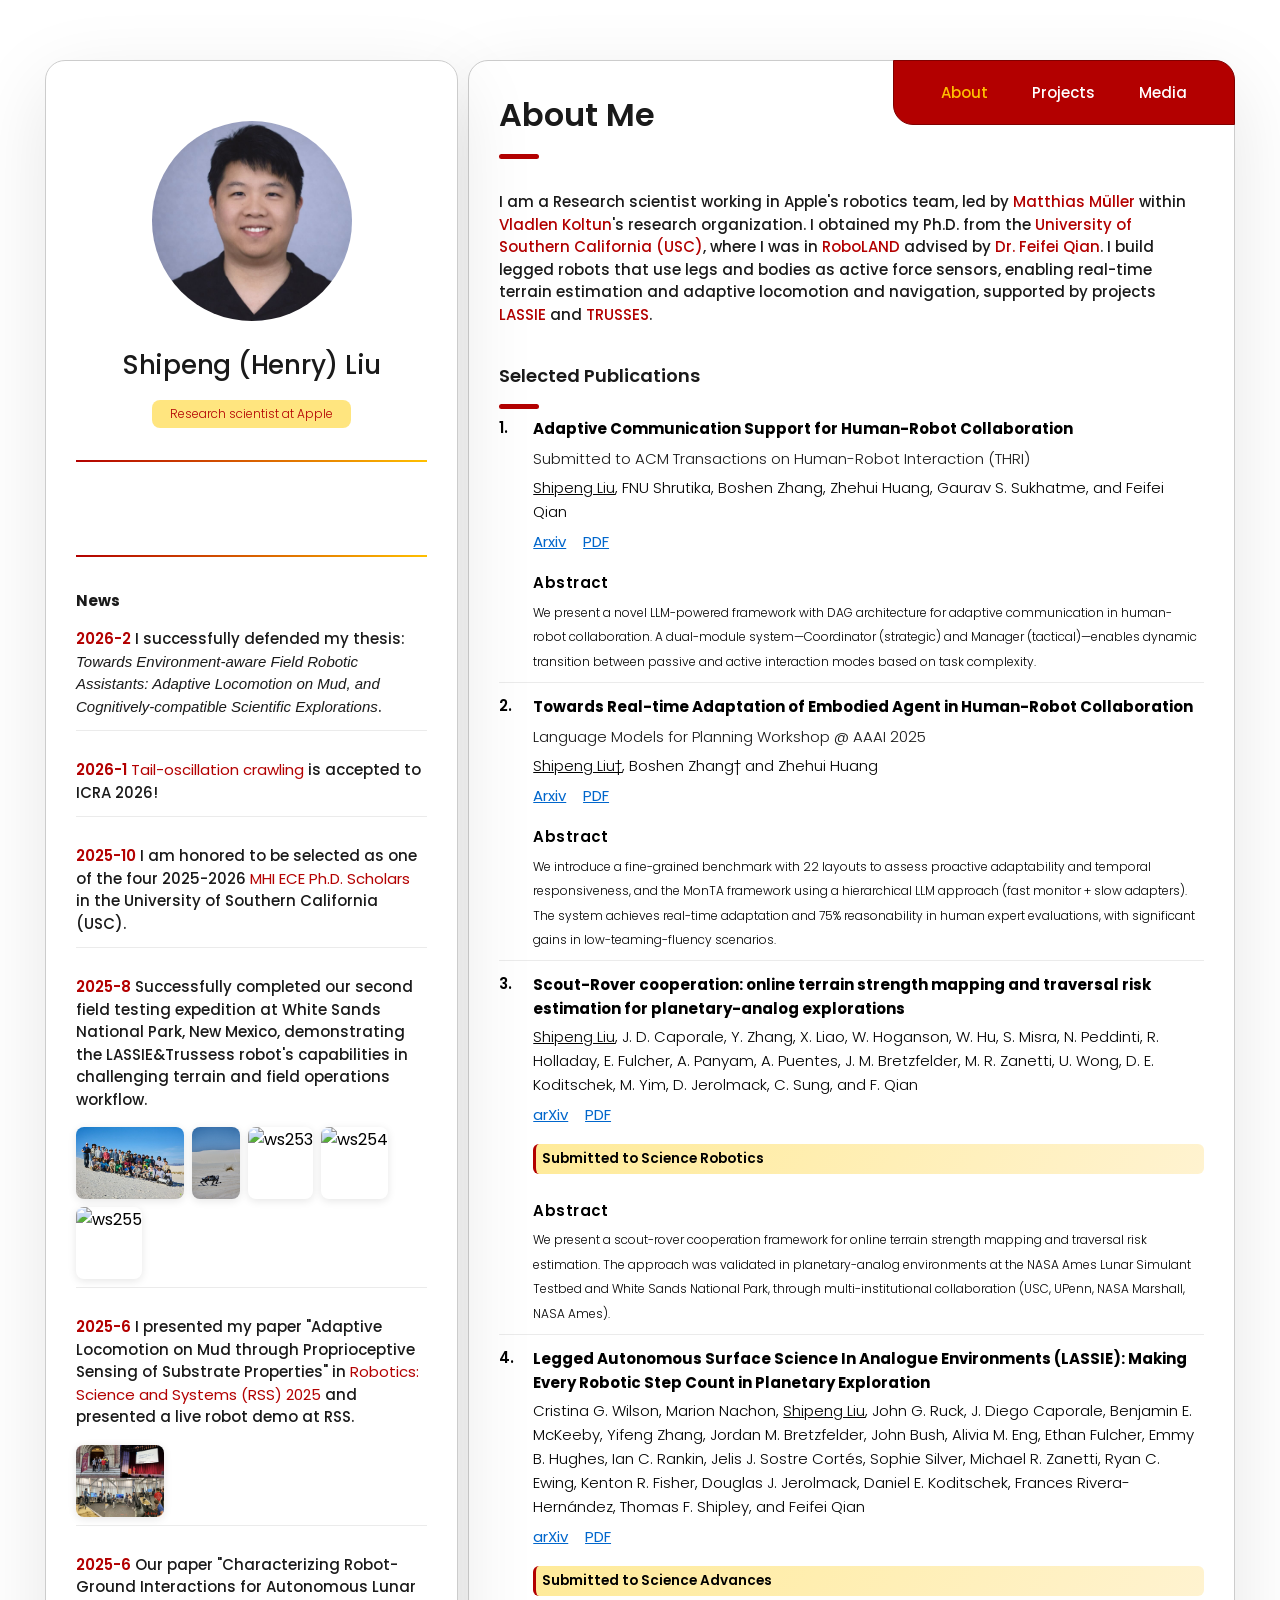
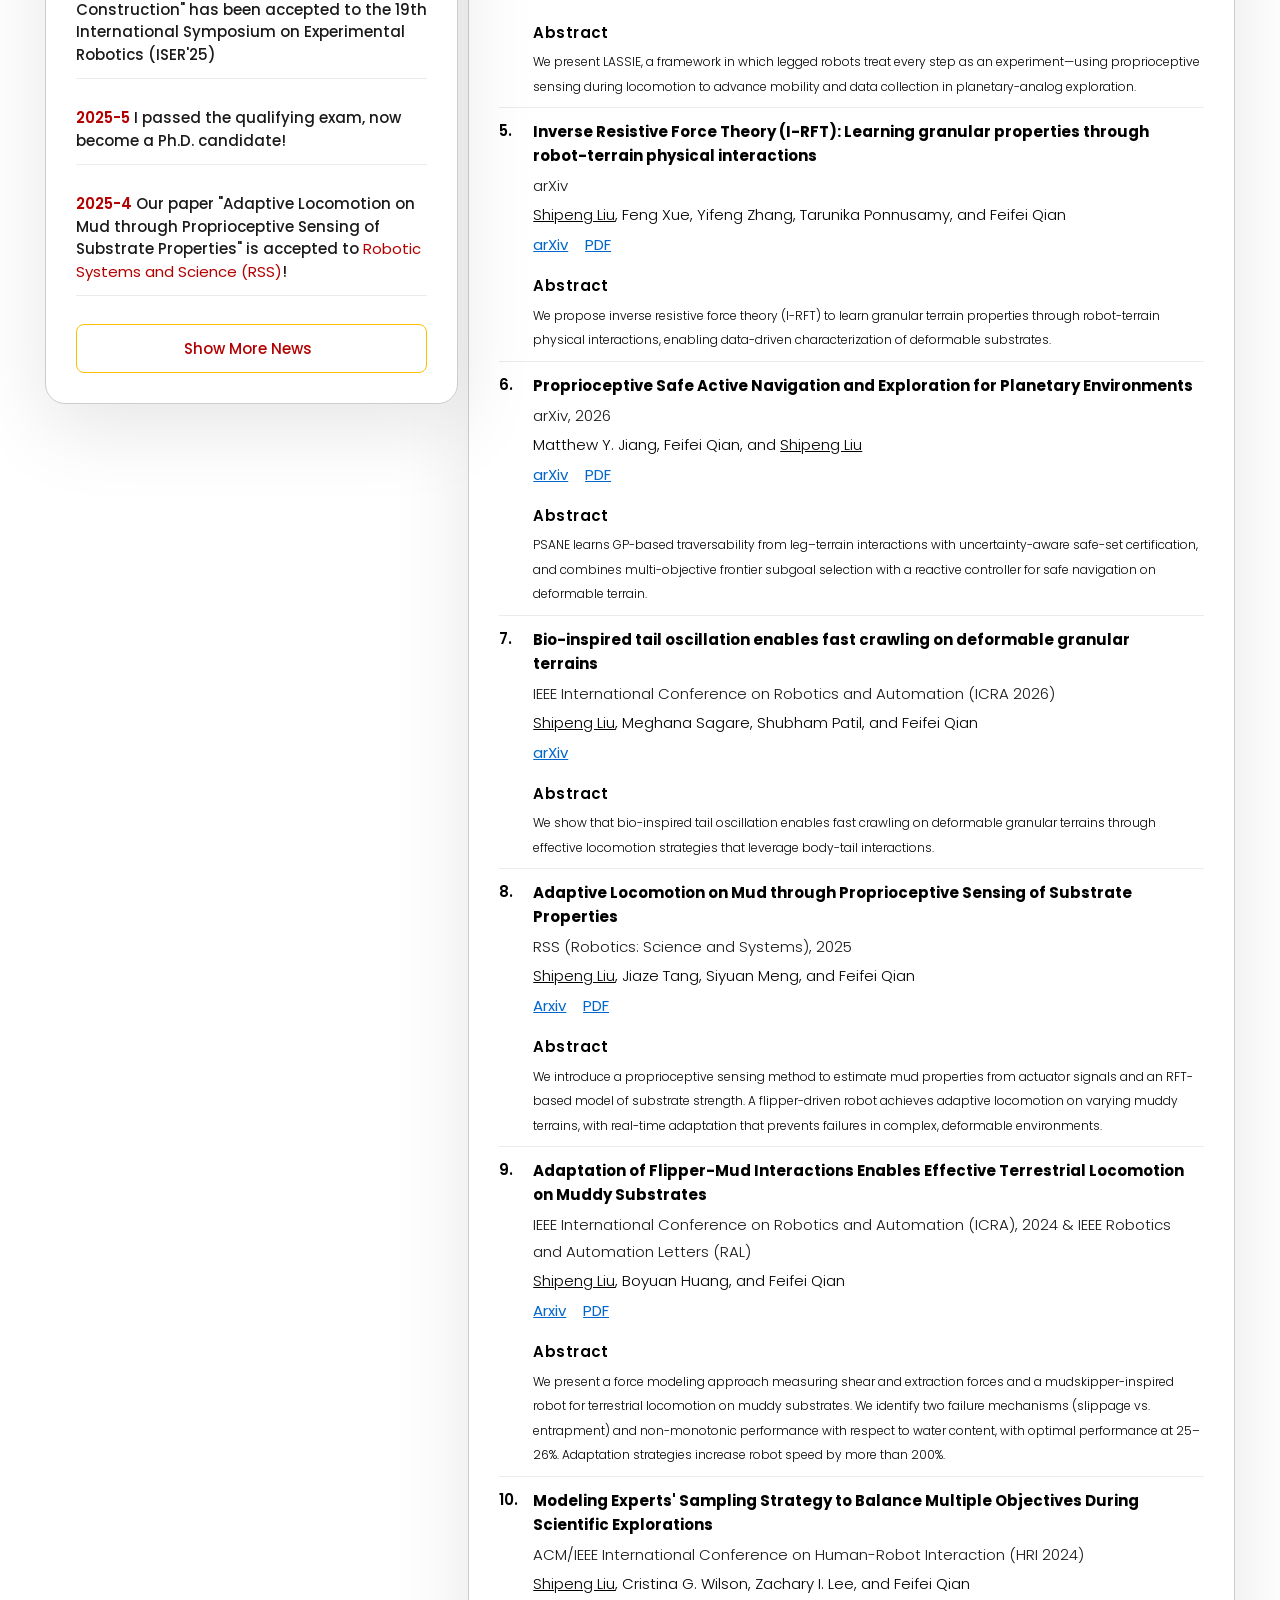
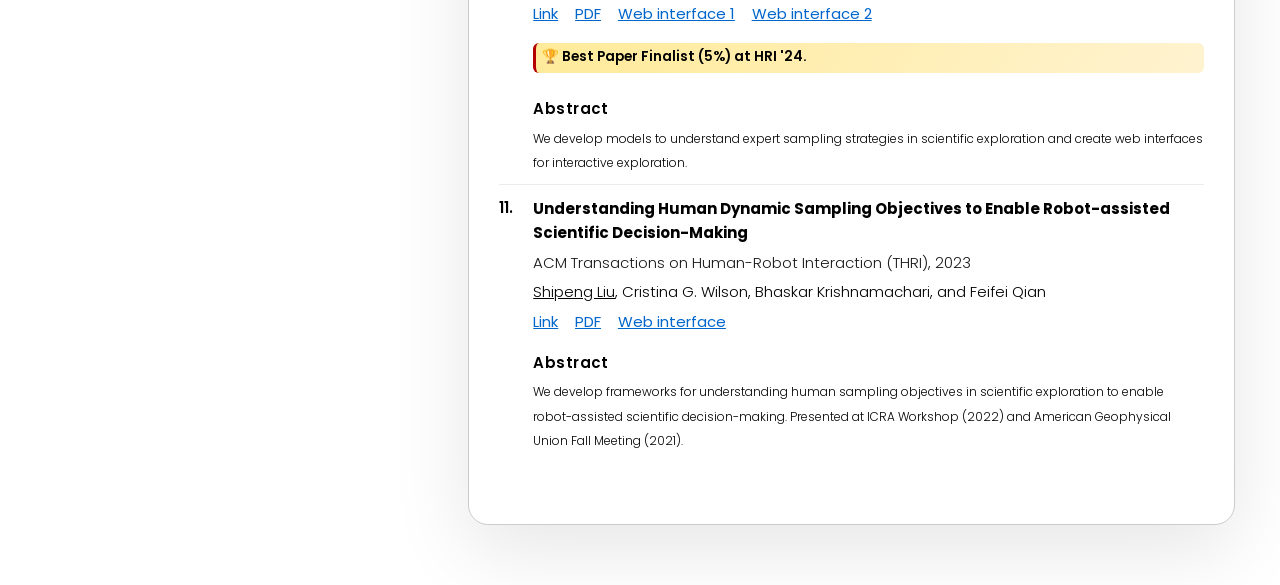
==== commit 9013ef9b: "update" ====
--- a/index.html
+++ b/index.html
@@ -68,32 +68,32 @@
         <ul class="contact-list">
 
           <li class="contact-item">
-            <a href="mailto:shipengl@usc.edu" class="contact-link">
-              <ion-icon name="mail-outline" class="contact-icon"></ion-icon>
+            <a href="mailto:shipengl@usc.edu" class="contact-link" aria-label="Email">
+              <ion-icon name="mail-outline" class="contact-icon" aria-hidden="true"></ion-icon>
             </a>
           </li>
 
           <li class="contact-item">
-            <a href="https://scholar.google.com/citations?user=2HSkONgAAAAJ&hl=en" class="contact-link" title="Google Scholar">
-              <ion-icon name="school-outline" class="contact-icon"></ion-icon>
+            <a href="https://scholar.google.com/citations?user=2HSkONgAAAAJ&hl=en" class="contact-link" aria-label="Google Scholar">
+              <ion-icon name="school-outline" class="contact-icon" aria-hidden="true"></ion-icon>
             </a>
           </li>
 
           <li class="contact-item">
-            <a href="https://x.com/ShipengLiu5" class="contact-link" title="Twitter">
-              <ion-icon name="logo-twitter" class="contact-icon"></ion-icon>
+            <a href="https://x.com/ShipengLiu5" class="contact-link" aria-label="X (Twitter)">
+              <ion-icon name="logo-twitter" class="contact-icon" aria-hidden="true"></ion-icon>
             </a>
           </li>
 
           <li class="contact-item">
-            <a href="https://www.linkedin.com/in/shipeng-liu-5b956423b/" class="contact-link" title="Linkedin">
-              <ion-icon name="logo-linkedin" class="contact-icon"></ion-icon>
+            <a href="https://www.linkedin.com/in/shipeng-liu-5b956423b/" class="contact-link" aria-label="LinkedIn">
+              <ion-icon name="logo-linkedin" class="contact-icon" aria-hidden="true"></ion-icon>
             </a>
           </li>
 
           <li class="contact-item">
-            <a href="https://github.com/henryliuliuliu" class="contact-link" title="Github">
-              <ion-icon name="logo-github" class="contact-icon"></ion-icon>
+            <a href="https://github.com/henryliuliuliu" class="contact-link" aria-label="GitHub">
+              <ion-icon name="logo-github" class="contact-icon" aria-hidden="true"></ion-icon>
             </a>
           </li>
 
@@ -418,7 +418,7 @@
 
 
           <p class="text-bold">
-            I am a Research scientist working in Apple's robotics team, led by <a href="https://matthias.pw/" class="text-link">Matthias Müller</a> within <a href="https://vladlen.info/" class="text-link">Vladlen Koltun</a>'s research organization. I obtained my Ph.D. from the <a href="https://www.usc.edu/" class="text-link">University of Southern California (USC)</a>, where I was in <a href="https://sites.google.com/usc.edu/roboland/home" class="text-link">RoboLAND</a> advised by <a href="https://viterbi.usc.edu/directory/faculty/Qian/Feifei" class="text-link">Dr. Feifei Qian</a>. I <strong class="text-bold">build legged robots that use legs and bodies as active force sensors</strong>, enabling real-time terrain estimation and <strong class="text-bold">adaptive locomotion and navigation</strong>, supported by projects <a href="https://sites.google.com/view/lasssie/home" class="text-link">LASSIE</a> and <a href="https://sung.seas.upenn.edu/research/trusses-temporarily-robots-unite-to-surmount-sandy-entrapments-then-separate/" class="text-link">TRUSSES</a>.
+            I am a Research scientist working in Apple's robotics team, led by <a href="https://matthias.pw/" class="text-link">Matthias Müller</a> within <a href="https://vladlen.info/" class="text-link">Vladlen Koltun</a>'s research organization. I obtained my Ph.D. from the <a href="https://www.usc.edu/" class="text-link">University of Southern California (USC)</a>, where I was in <a href="https://sites.google.com/usc.edu/roboland/home" class="text-link">RoboLAND</a> advised by <a href="https://viterbi.usc.edu/directory/faculty/Qian/Feifei" class="text-link">Dr. Feifei Qian</a>. I <strong class="text-bold">build legged robots that use legs and bodies as active force sensors</strong>, enabling real-time terrain estimation and <strong class="text-bold">adaptive locomotion and navigation</strong>, supported by projects <a href="https://sites.google.com/view/lasssie/home" class="text-link">LASSIE</a> and <a href="https://trusses.seas.upenn.edu/" class="text-link">TRUSSES</a>.
           </p>
           
           <!-- <figure style="text-align: center; margin: 2rem 0; width: 100%;"> -->
@@ -603,20 +603,20 @@
             margin-top: 0.25rem;
             background-color: transparent !important;
             color: inherit !important;
-            display: flex;
-            flex-direction: column;
-            gap: 0.4rem;
-          }
-          .research-form-style .abstract-front-highlight {
-            margin: 0;
-            order: 1;
           }
           .research-form-style .research-summary {
             margin: 0;
             line-height: 1.6;
             font-size: var(--fs-8);
             color: inherit !important;
-            order: 2;
+          }
+          .research-form-style .research-summary::before {
+            content: "Abstract";
+            display: block;
+            font-weight: var(--fw-600);
+            font-size: var(--fs-7);
+            margin-bottom: 0.35rem;
+            letter-spacing: 0.03em;
           }
           .research-form-style .research-link {
             margin-right: 0.75rem;
--- a/assets/css/style.css
+++ b/assets/css/style.css
@@ -386,6 +386,59 @@
   max-height: 405px;
 }
 
+/* Mobile: keep news inside sidebar; wrap long lines; avoid overlap with main content */
+@media (max-width: 767px) {
+  .sidebar {
+    overflow: hidden;
+  }
+
+  .sidebar.active {
+    max-height: none;
+    overflow-x: hidden;
+    overflow-y: visible;
+  }
+
+  .profile-box {
+    width: 72px;
+    height: 72px;
+    flex-shrink: 0;
+  }
+
+  .sidebar-news {
+    min-width: 0;
+    width: 100%;
+  }
+
+  .news-container {
+    min-width: 0;
+    width: 100%;
+  }
+
+  .news-header {
+    overflow-wrap: anywhere;
+    word-break: break-word;
+    max-width: 100%;
+  }
+
+  .info-content {
+    min-width: 0;
+    flex: 1 1 auto;
+  }
+
+  .info-content .title {
+    max-width: 100%;
+    width: auto;
+    white-space: normal;
+    box-sizing: border-box;
+  }
+
+  .contact-list {
+    flex-wrap: wrap;
+    max-width: 100%;
+    row-gap: 8px;
+  }
+}
+
 .sidebar-info {
   position: relative;
   display: flex;
@@ -535,6 +588,12 @@
   font-size: 24px;
   color: var(--usc-red);
   transition: color var(--transition-1);
+}
+
+/* No native tooltips from ion-icon shadow DOM; hover targets the link only */
+.contact-link .contact-icon,
+.contact-link ion-icon.contact-icon {
+  pointer-events: none;
 }
 
 .contact-link:hover .contact-icon {
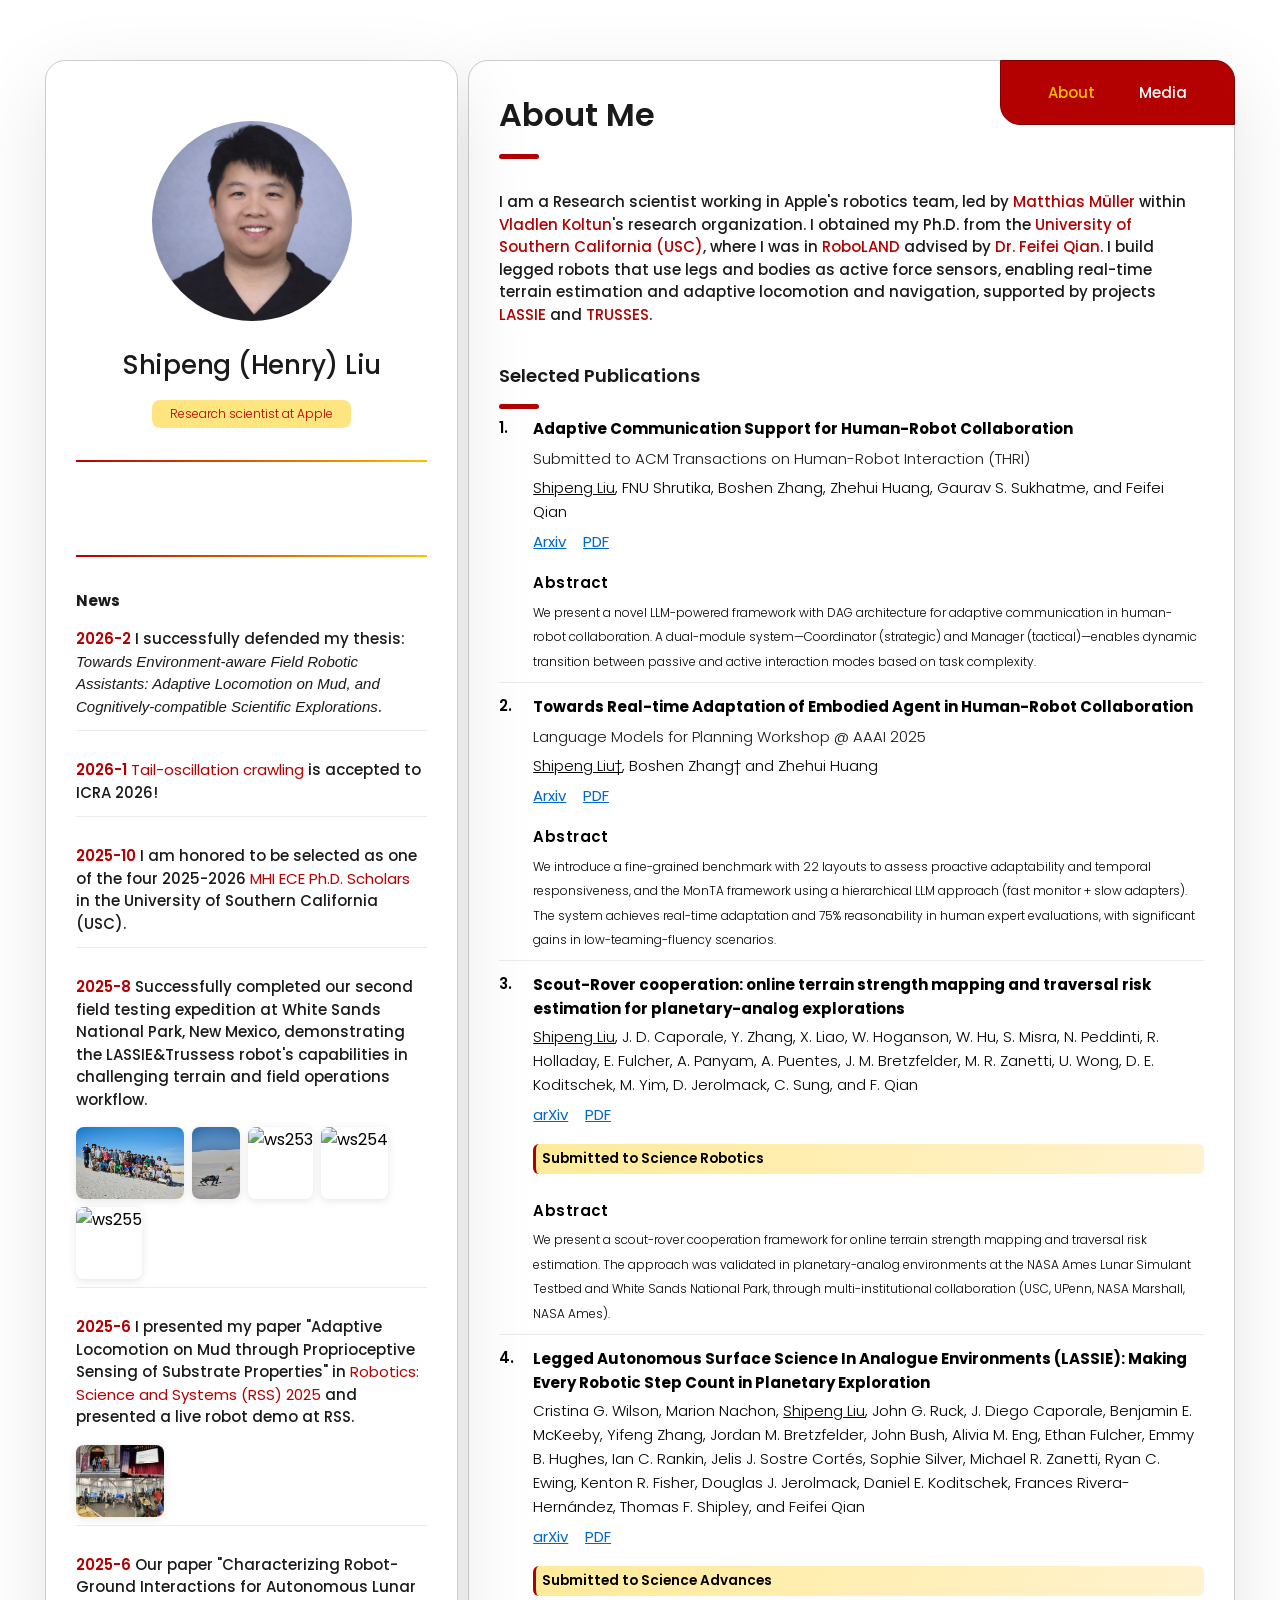
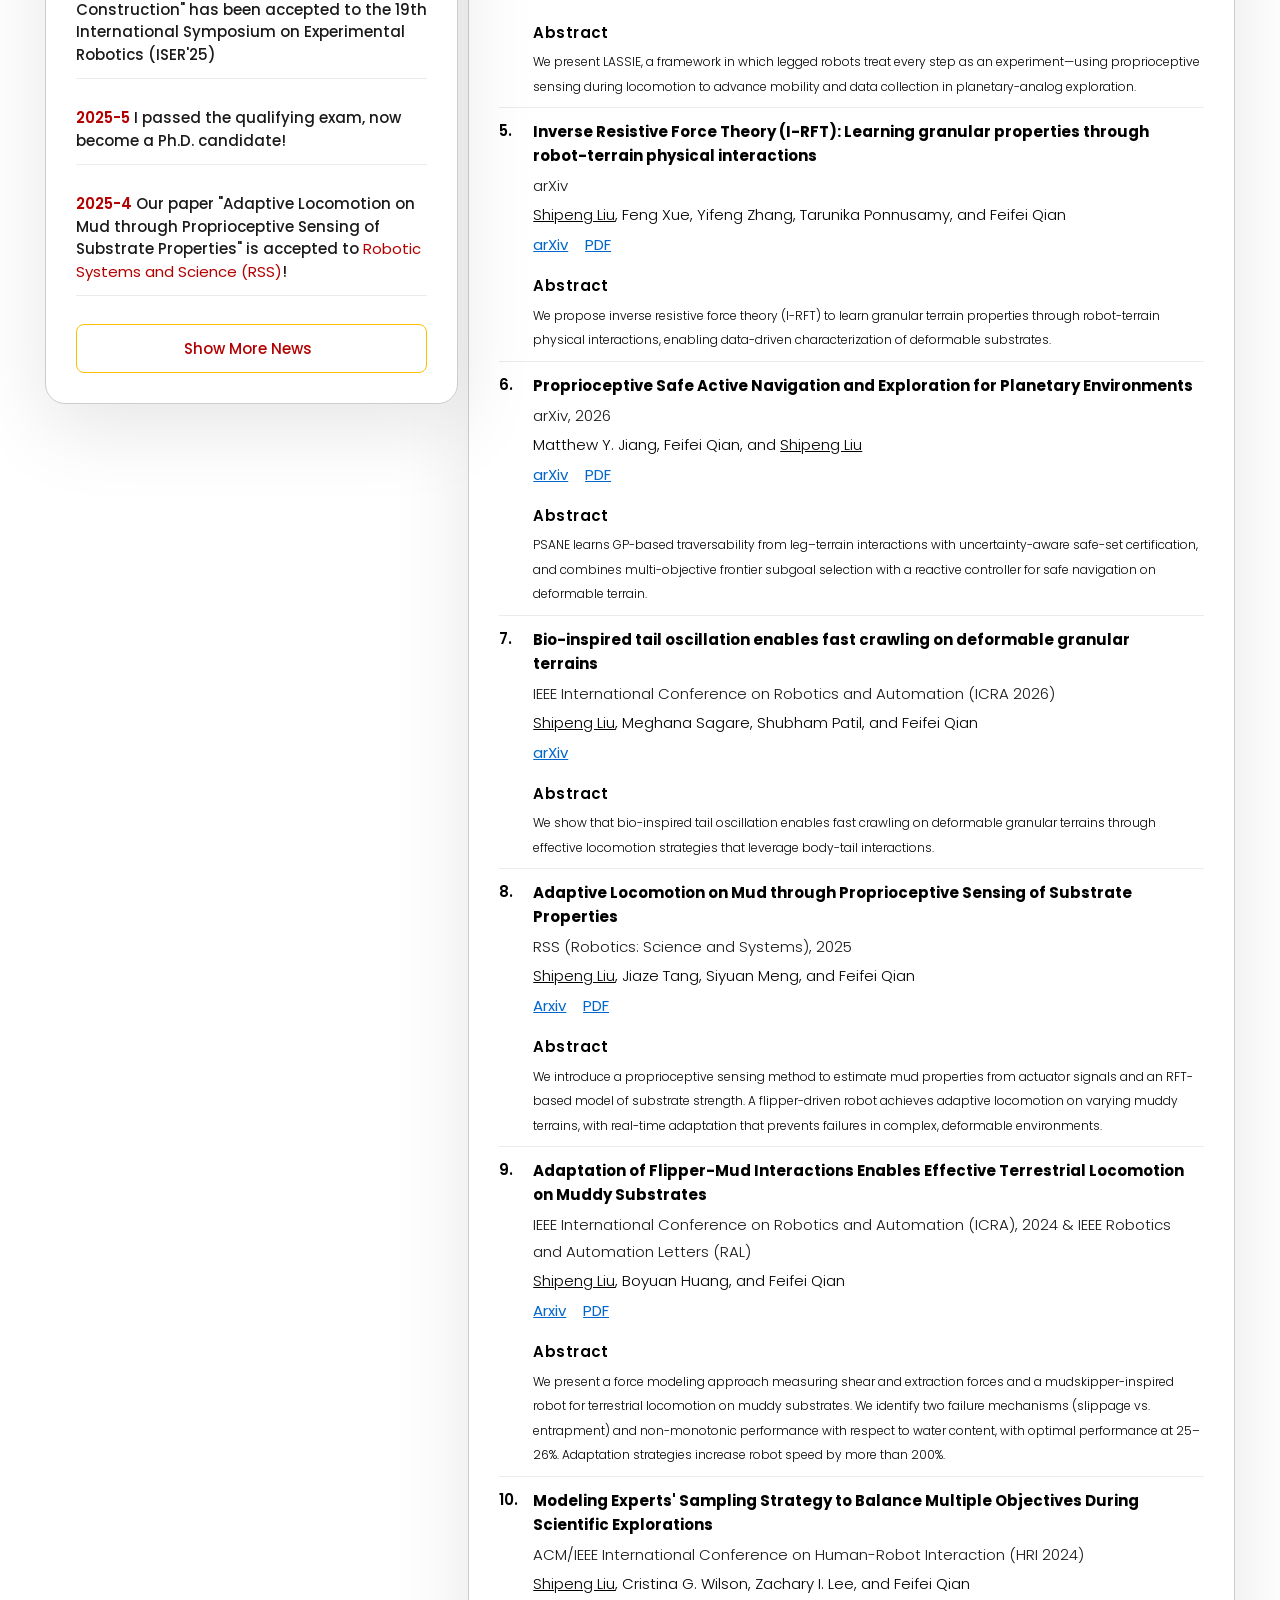
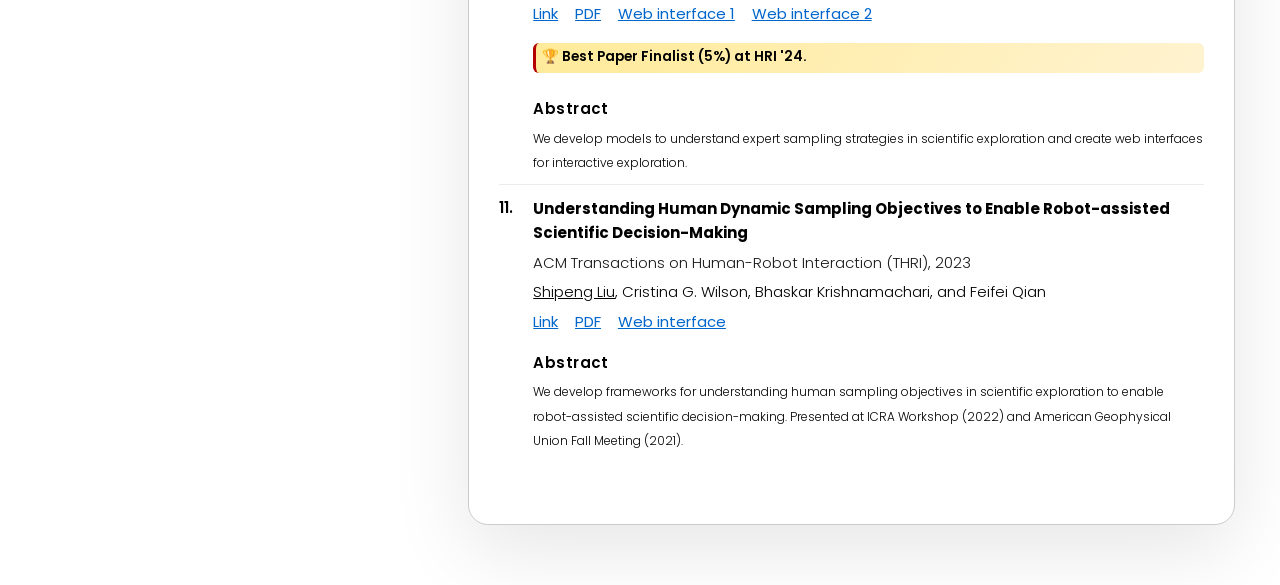
==== commit 92e6d4c7: "update" ====
--- a/index.html
+++ b/index.html
@@ -393,9 +393,10 @@
             <button class="navbar-link" data-nav-link>CV/Resume</button>
           </li> -->
 
-          <li class="navbar-item">
+          <!-- Projects nav: uncomment the <li> below and remove CSS rule "PROJECTS PAGE HIDDEN" in assets/css/style.css to restore -->
+          <!-- <li class="navbar-item">
             <button class="navbar-link" data-nav-link>Projects</button>
-          </li>
+          </li> -->
 
           <li class="navbar-item">
             <button class="navbar-link" data-nav-link>Media</button>
@@ -1044,7 +1045,7 @@
 
       </article>
 
-      <!-- Robots -->
+      <!-- Robots / Projects page: hidden via style.css (search PROJECTS PAGE HIDDEN); restore with that rule + navbar link above -->
       <article class="robots" data-page="projects">
         <header>
           <h2 class="h2 article-title"> Projects</h2>
--- a/assets/css/style.css
+++ b/assets/css/style.css
@@ -3324,3 +3324,11 @@
   color: #0066cc;
   text-decoration: underline;
 }
+
+/*-----------------------------------*\
+  #PROJECTS PAGE HIDDEN (temporary)
+  Remove this entire block + uncomment Projects nav in index.html to restore.
+\*-----------------------------------*/
+article.robots[data-page="projects"] {
+  display: none !important;
+}
